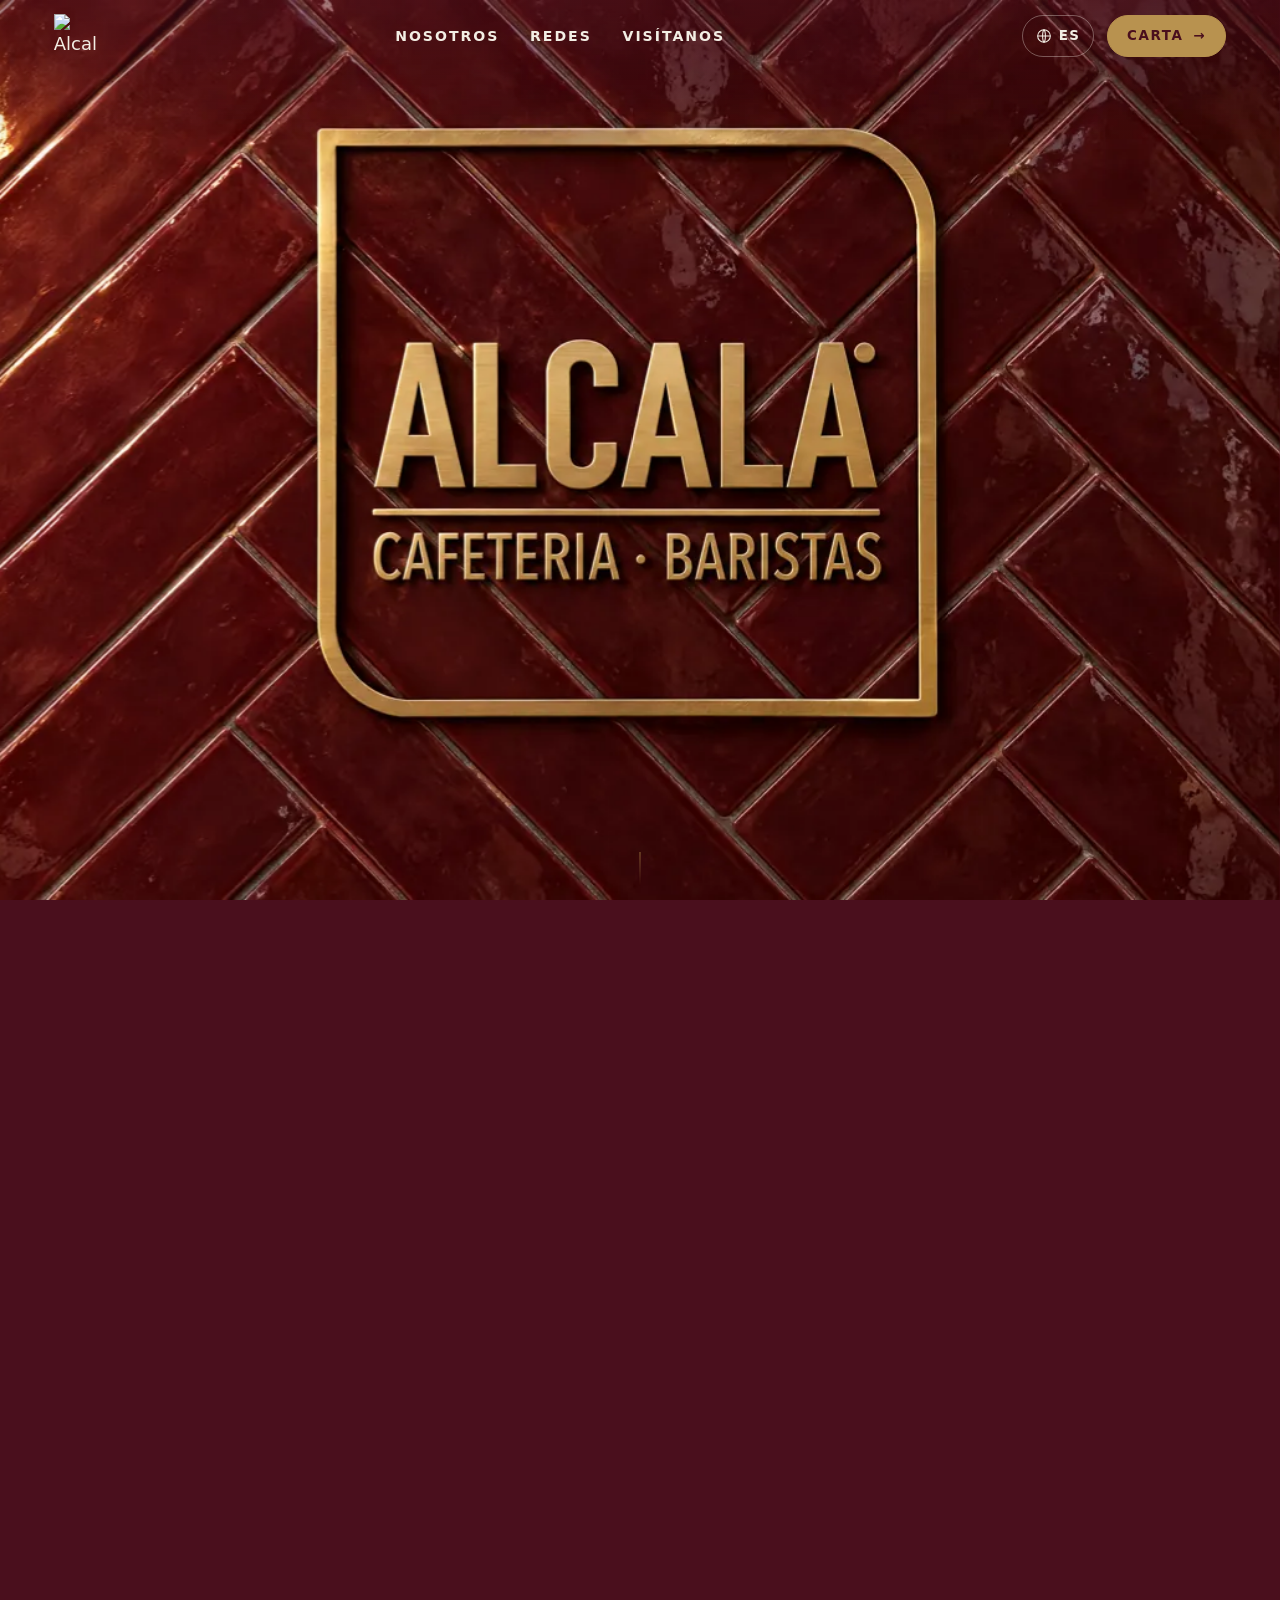
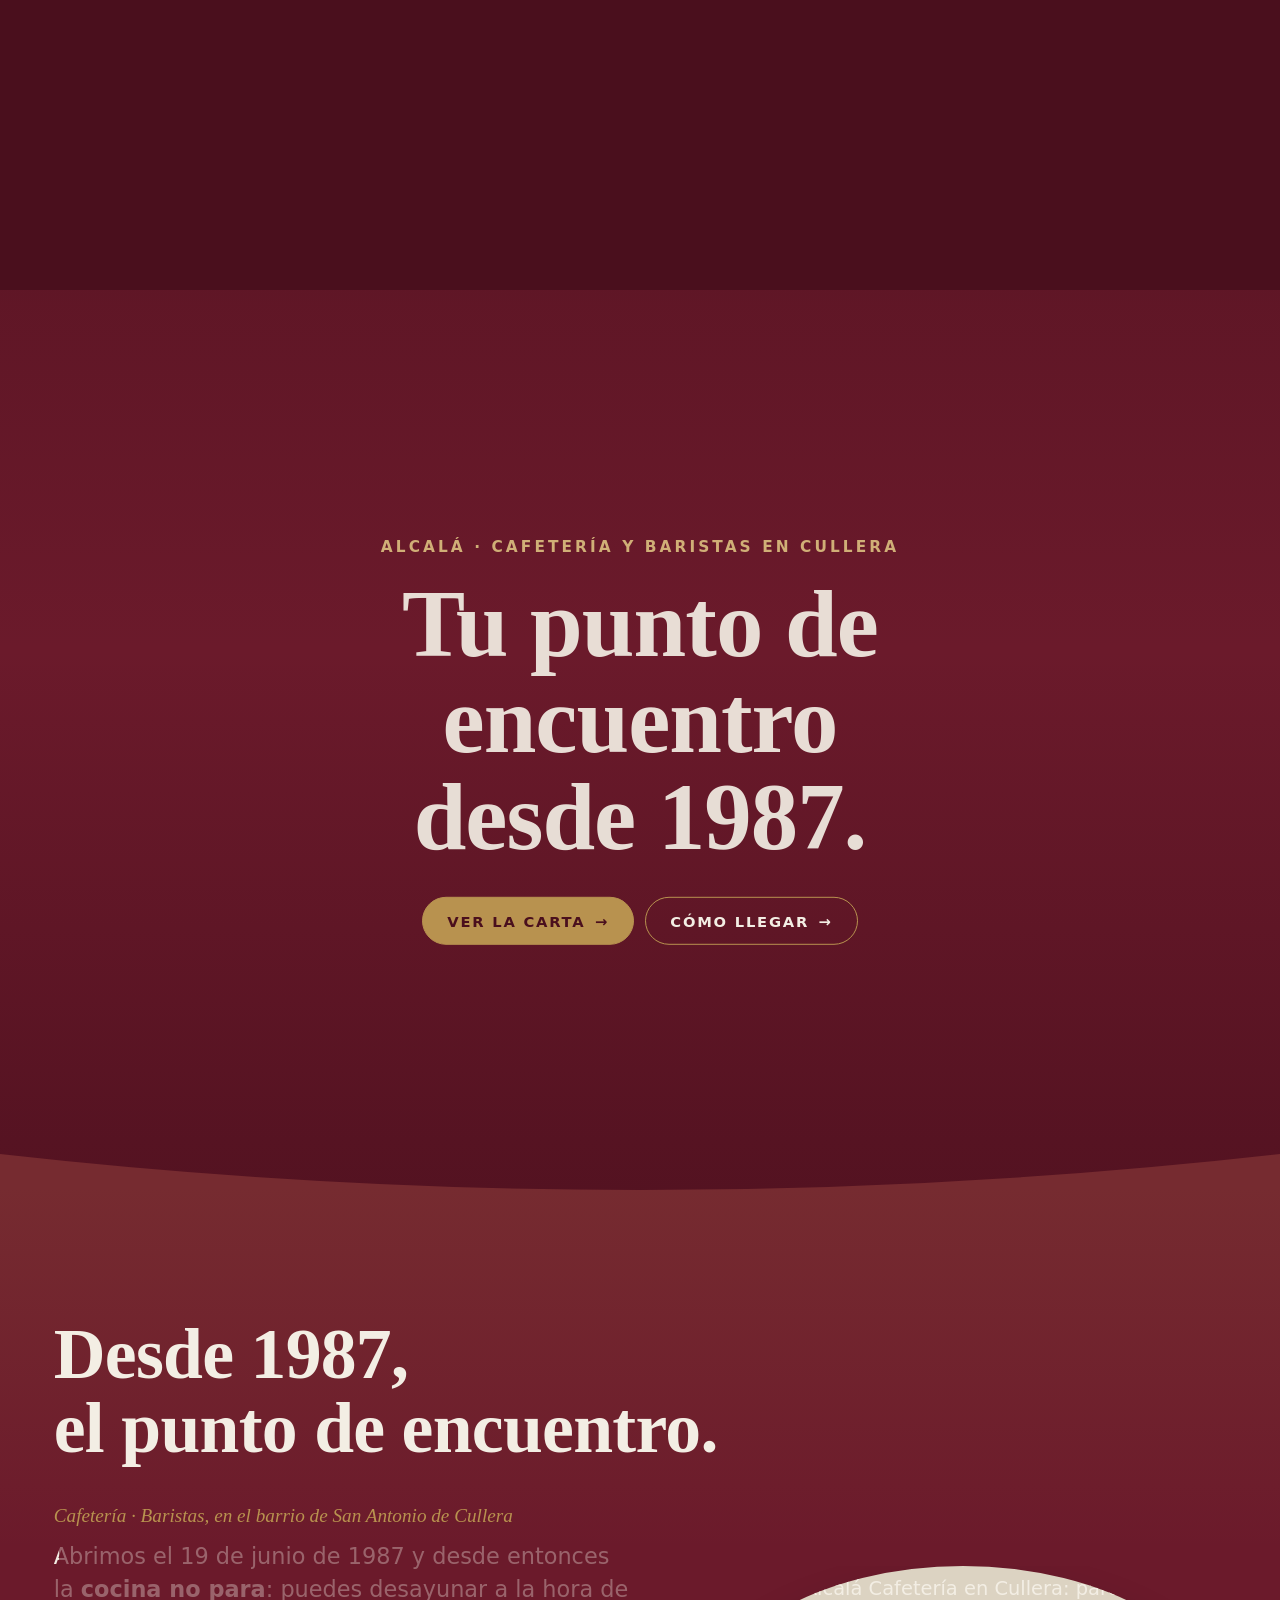
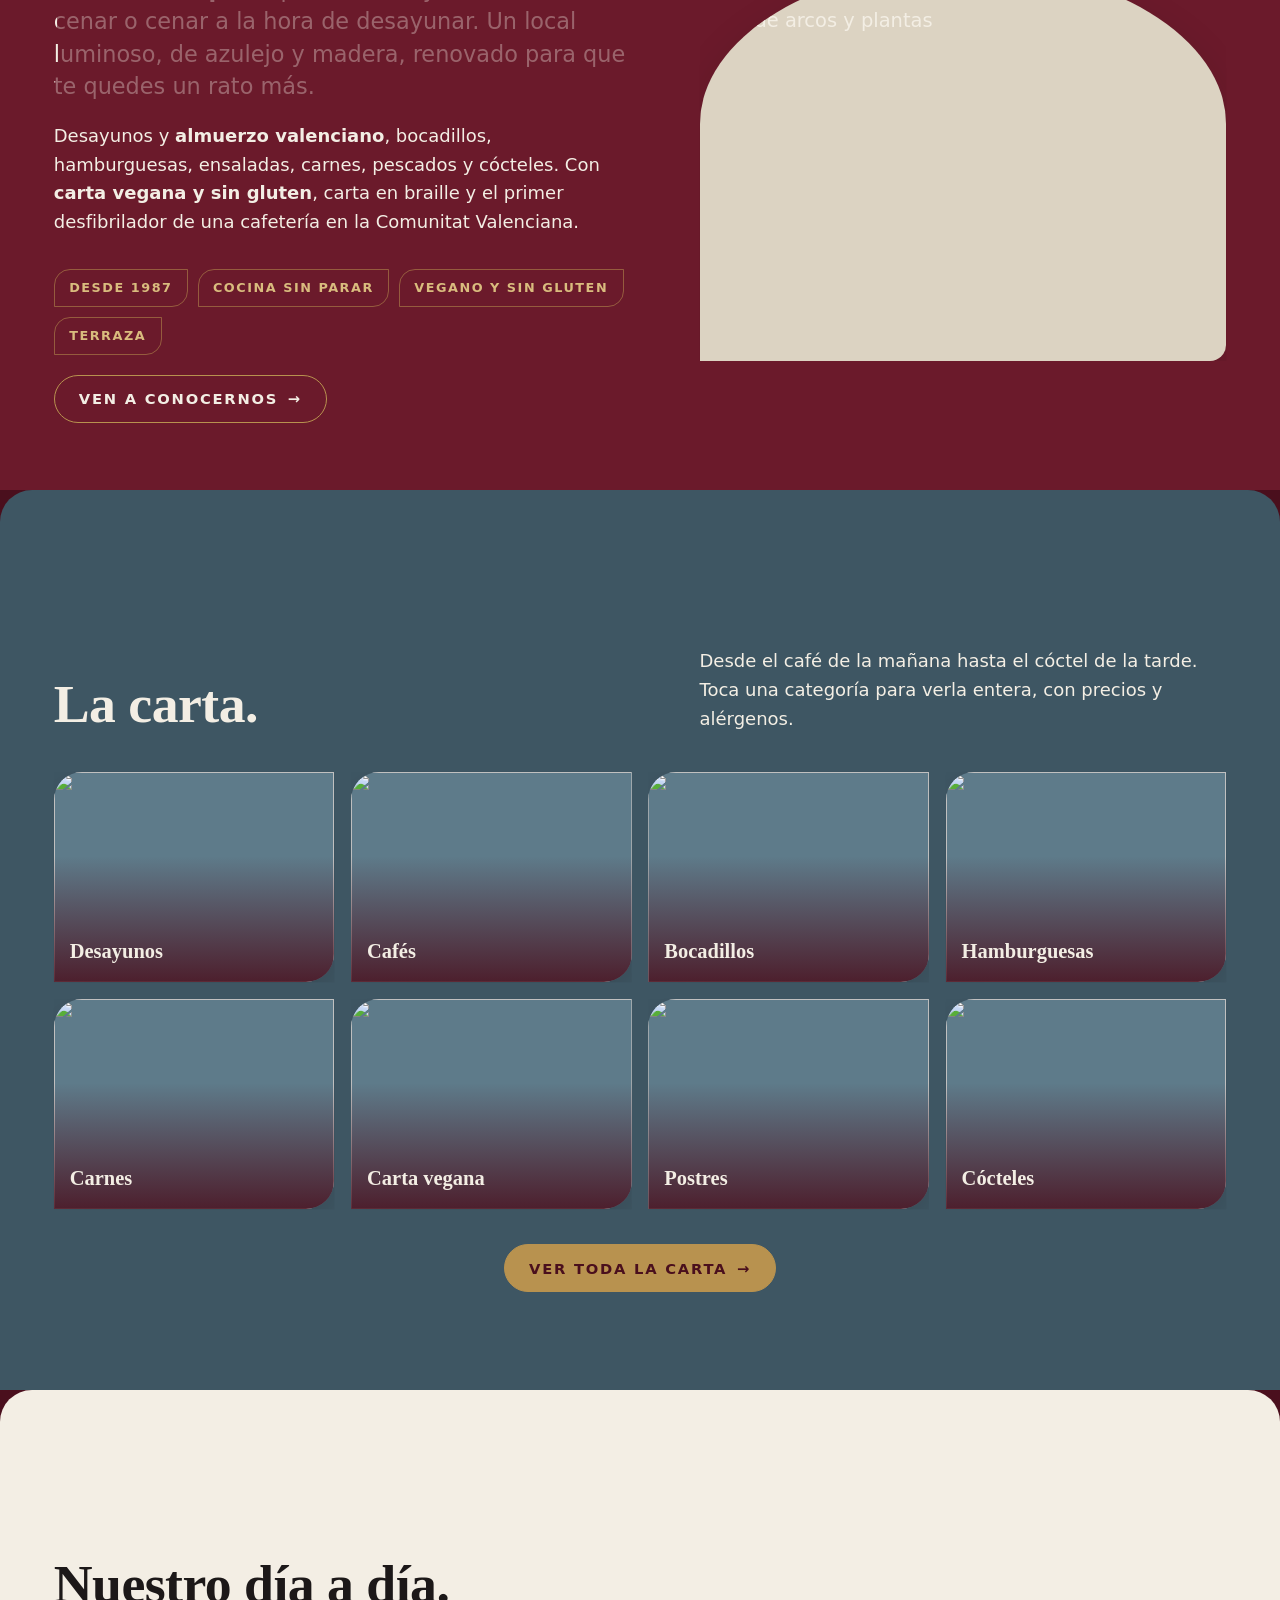
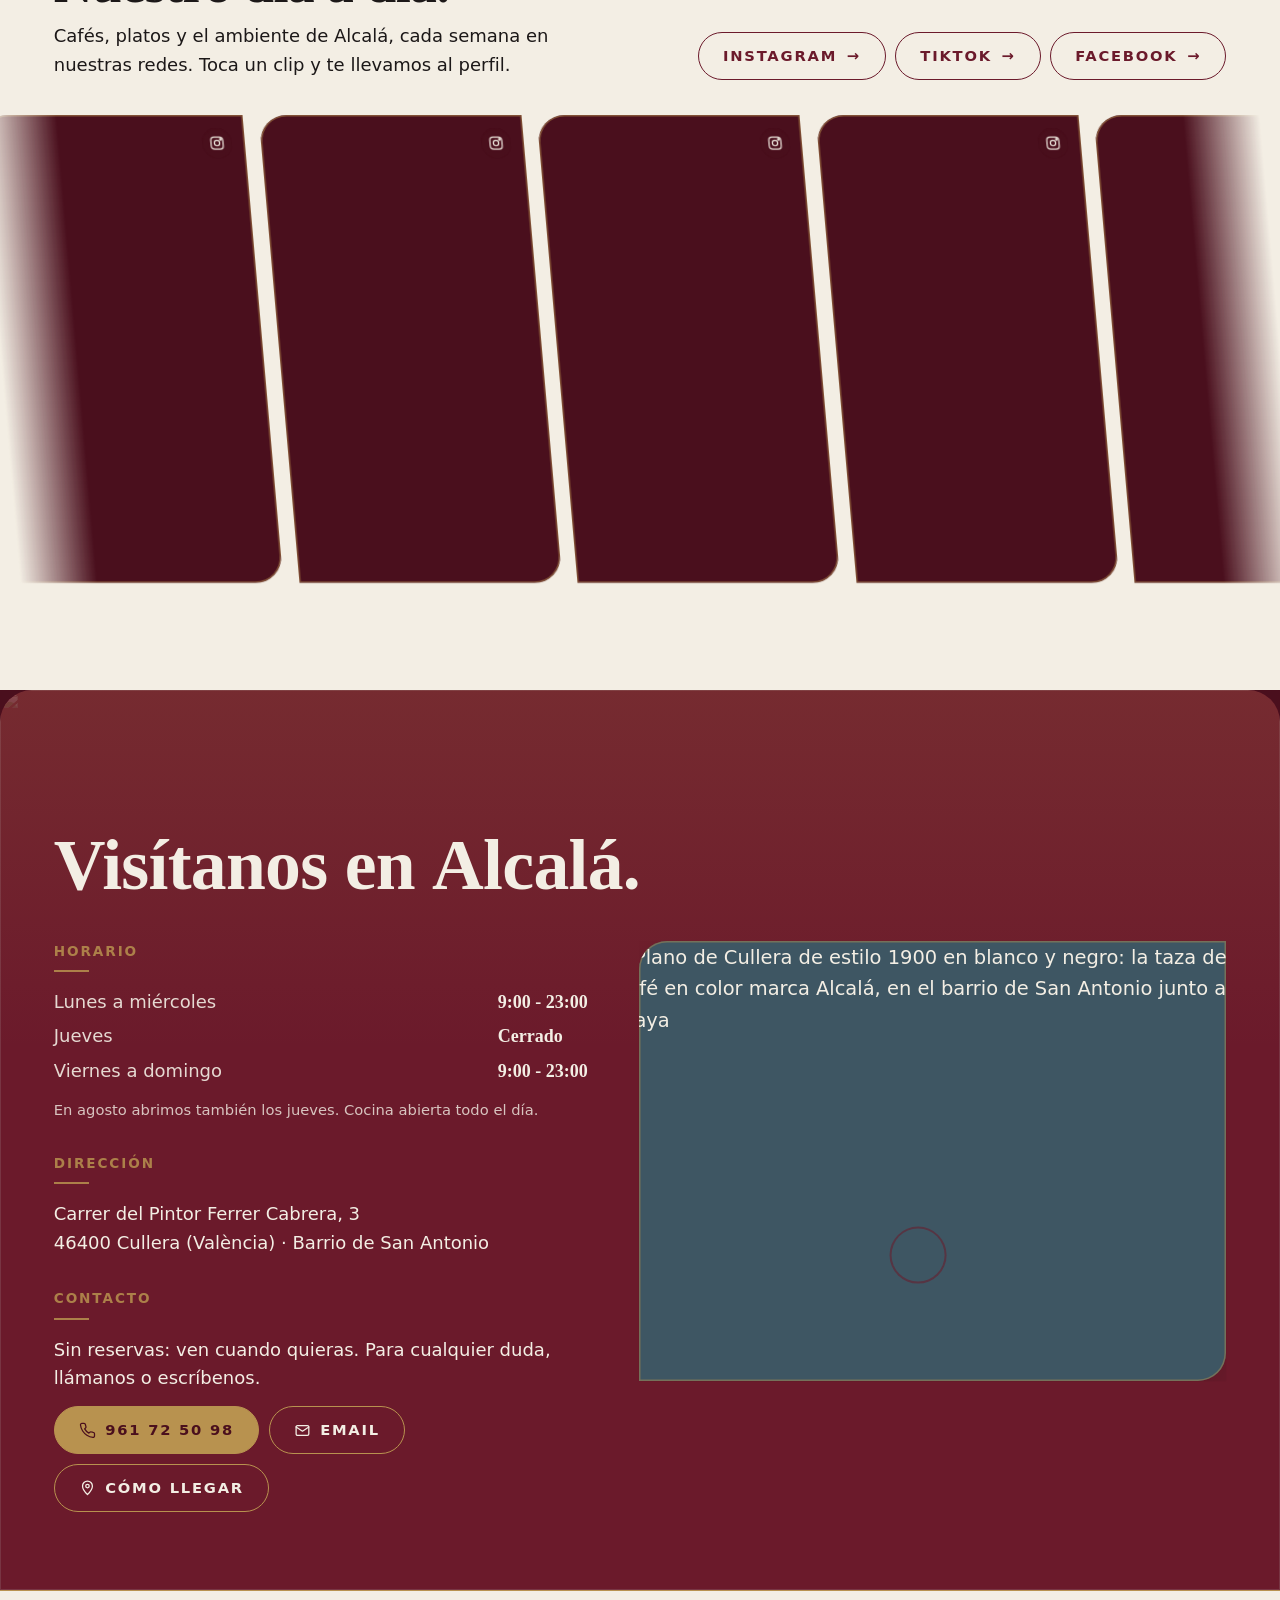
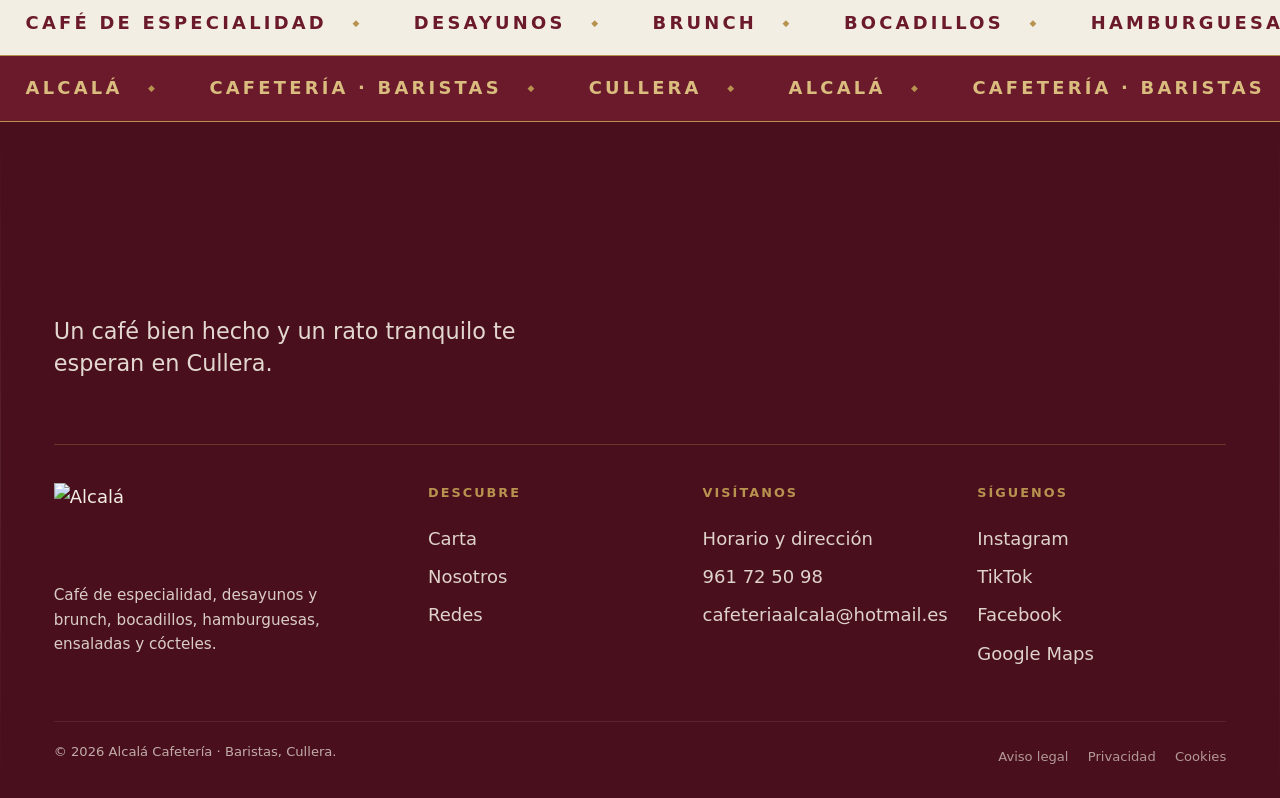
==== site/index.html @ e3db609e "Intro con tres escenas: azulejos burdeos, café con leche y azulejos azules Se quitan de la intro la " ====
<!doctype html>
<html lang="es">
<head>
<meta charset="utf-8">
<meta name="viewport" content="width=device-width, initial-scale=1">
<title>Cafetería en Cullera · Alcalá Cafetería Baristas</title>
<meta name="description" content="Alcalá, cafetería y baristas en Cullera. Café de especialidad, desayunos, brunch, bocadillos, hamburguesas y cócteles. Consulta la carta online y ven a vernos.">
<link rel="canonical" href="https://alcalacullera.com/">
<meta name="theme-color" content="#4A0F1D">
<meta property="og:type" content="website">
<meta property="og:locale" content="es_ES">
<meta property="og:site_name" content="Alcalá · Cafetería Baristas">
<meta property="og:title" content="Cafetería en Cullera · Alcalá Cafetería Baristas">
<meta property="og:description" content="Café de especialidad, desayunos, brunch y mucho más en Cullera. Consulta la carta online.">
<meta property="og:url" content="https://alcalacullera.com/">
<meta property="og:image" content="https://alcalacullera.com/media/fotos/hero-tiles.webp">
<link rel="icon" href="media/favicon.png" type="image/png">
<link rel="apple-touch-icon" href="media/icono-512.png">
<link rel="preload" href="lib/fonts/fraunces-latin.woff2" as="font" type="font/woff2" crossorigin>
<link rel="preload" href="lib/fonts/manrope-latin.woff2" as="font" type="font/woff2" crossorigin>
<link rel="stylesheet" href="lib/fonts/fuentes.css">
<script>/* Sin telón cuando se llega desde otra página del sitio hace menos de 4 s (la transición por bandas ya hace de
   entrada), cuando ya se vio en esta sesión, cuando se entra con #sección o con «reducir movimiento». */
(function(){ try{ var h = document.documentElement, t = +sessionStorage.getItem('llegada'); sessionStorage.removeItem('llegada');
  if(t && Date.now() - t < 4000) h.className += ' llegada';
  else if(sessionStorage.getItem('telon') === '1' || location.hash || matchMedia('(prefers-reduced-motion: reduce)').matches) h.className += ' sin-telon'; }catch(e){} })();</script>
<link rel="stylesheet" href="css/base.css?v=16">
<link rel="stylesheet" href="css/portada.css?v=14">
<link rel="preload" href="media/logo.svg" as="image">
<script type="application/ld+json">
{"@context":"https://schema.org","@graph":[
 {"@type":"WebSite","@id":"https://alcalacullera.com/#web","url":"https://alcalacullera.com/","name":"Alcalá Cafetería Baristas","inLanguage":"es"},
 {"@type":"CafeOrCoffeeShop","@id":"https://alcalacullera.com/#local","name":"Alcalá Cafetería · Baristas","url":"https://alcalacullera.com/",
  "image":"https://alcalacullera.com/media/fotos/interior.webp","servesCuisine":["Café de especialidad","Desayunos","Brunch","Mediterránea"],
  "address":{"@type":"PostalAddress","streetAddress":"Carrer del Pintor Ferrer Cabrera, 3","postalCode":"46400","addressLocality":"Cullera","addressRegion":"València","addressCountry":"ES"},
  "geo":{"@type":"GeoCoordinates","latitude":39.16475,"longitude":-0.24512},
  "telephone":"+34961725098","email":"cafeteriaalcala@hotmail.es","foundingDate":"1987-06-19",
  "sameAs":["https://instagram.com/cafeteriaalcala","https://www.facebook.com/cafeteria.alcala/"],
  "hasMenu":"https://alcalacullera.com/carta/",
  "openingHoursSpecification":[{"@type":"OpeningHoursSpecification","dayOfWeek":["Monday","Tuesday","Wednesday","Friday","Saturday","Sunday"],"opens":"09:00","closes":"23:00"}]}
]}
</script>
</head>
<body>

<!-- telón de entrada -->
<div class="telon" id="telon" aria-hidden="true">
  <!-- cinco persianas burdeos; cada una lleva el logo entero desplazado −20dvh × banda y juntas lo componen.
       Sólo va escrita la primera: base.js clona las otras cuatro y arranca las animaciones a la vez. -->
  <div class="telon__persiana" style="--n:0"><div class="telon__lienzo">
    <svg class="telon__logo" aria-hidden="true" xmlns="http://www.w3.org/2000/svg" viewBox="0 0 3334 3334" fill="currentColor" fill-rule="evenodd"><g class="lg-marco"><path d="M976.50 2677.31C810.76 2666.44 675.11 2535.55 657.51 2369.50C656.21 2357.24 656.02 2251.39 656.02 1516.00L656.02 676.50L658.35 671.50C660.94 665.96 667.28 659.69 672.86 657.15C676.23 655.62 737.10 655.48 1506.00 655.20C2084.25 654.99 2340.81 655.22 2353.04 655.97C2391.01 658.27 2425.75 665.76 2458.50 678.69C2581.28 727.18 2664.66 838.17 2676.97 969.50C2677.67 976.95 2678.00 1251.01 2678.00 1818.66L2678.00 2656.83L2674.75 2663.07C2671.22 2669.86 2665.01 2675.07 2658.18 2676.97C2654.83 2677.90 990.62 2678.24 976.50 2677.31ZM2622.00 1803.61C2622.00 1253.03 2621.67 981.82 2620.98 974.86C2612.76 891.70 2572.08 818.82 2506.18 769.21C2466.53 739.35 2421.33 721.14 2367.50 713.32C2356.18 711.68 2308.79 711.56 1533.74 711.28L711.99 710.98L712.29 1537.24C712.58 2306.23 712.72 2364.16 714.29 2373.00C720.79 2409.74 729.20 2436.23 742.95 2463.25C788.46 2552.71 876.48 2612.11 976.50 2620.85C982.09 2621.34 1347.33 2621.79 1804.25 2621.86L2622.00 2622.00L2622.00 1803.61Z"/></g><g class="lg-letras"><path class="lg-letra" style="--i:0" d="M861.34 1859.75C862.30 1855.87 969.00 1377.82 969.00 1377.40C969.00 1377.18 982.51 1377.00 999.03 1377.00C1022.23 1377.00 1029.17 1377.29 1029.55 1378.26C1029.81 1378.95 1054.25 1487.96 1083.85 1620.51L1137.67 1861.50L1101.68 1861.76C1081.89 1861.91 1065.52 1861.85 1065.31 1861.64C1065.00 1861.33 1048.28 1777.48 1045.59 1762.75L1044.91 1759.00L999.52 1759.00C957.16 1759.00 954.10 1759.12 953.61 1760.75C952.89 1763.16 934.00 1859.72 934.00 1860.98C934.00 1861.65 921.53 1862.00 897.39 1862.00L860.78 1862.00L861.34 1859.75ZM1031.00 1689.53C1031.00 1688.26 999.86 1528.29 999.36 1527.00C998.92 1525.87 967.11 1685.47 967.02 1689.25C967.01 1689.66 981.40 1690.00 999.00 1690.00C1016.60 1690.00 1031.00 1689.79 1031.00 1689.53Z"/><path class="lg-letra" style="--i:1" d="M1167.00 1619.50L1167.00 1377.00L1203.50 1377.00L1240.00 1377.00L1240.00 1583.50L1240.00 1790.00L1308.00 1790.00L1376.00 1790.00L1376.00 1826.00L1376.00 1862.00L1271.50 1862.00L1167.00 1862.00L1167.00 1619.50Z"/><path class="lg-letra" style="--i:2" d="M1513.00 1865.31C1505.99 1864.55 1492.33 1861.84 1485.50 1859.84C1451.83 1849.96 1423.85 1819.02 1416.54 1783.57C1413.23 1767.48 1412.90 1750.16 1413.28 1609.50C1413.68 1459.01 1413.45 1465.28 1419.06 1448.26C1436.78 1394.42 1490.92 1364.72 1551.57 1375.56C1586.68 1381.83 1615.26 1405.24 1629.97 1439.80C1637.55 1457.60 1639.99 1472.15 1639.99 1499.75L1640.00 1519.00L1603.50 1519.00L1567.00 1519.00L1567.00 1501.54C1567.00 1485.89 1566.75 1483.29 1564.61 1476.54C1559.87 1461.63 1550.75 1451.50 1538.78 1447.86C1523.15 1443.12 1503.96 1447.56 1496.35 1457.70C1492.78 1462.46 1488.56 1474.37 1487.04 1484.00C1486.38 1488.20 1486.02 1537.17 1486.02 1622.50C1486.04 1763.87 1485.95 1761.29 1490.99 1772.73C1492.15 1775.35 1494.23 1779.15 1495.63 1781.17C1506.79 1797.34 1541.16 1797.48 1555.97 1781.41C1564.89 1771.74 1567.00 1763.67 1567.00 1739.29L1567.00 1721.00L1603.50 1721.00L1640.00 1721.00L1639.99 1740.75C1639.99 1771.11 1637.17 1785.16 1627.28 1804.31C1610.53 1836.75 1578.55 1860.20 1544.64 1864.92C1537.31 1865.94 1520.78 1866.14 1513.00 1865.31Z"/><path class="lg-letra" style="--i:3" d="M1661.34 1859.75C1661.64 1858.51 1685.79 1750.40 1715.01 1619.50C1744.22 1488.60 1768.37 1380.49 1768.67 1379.25L1769.22 1377.00L1799.14 1377.00C1822.16 1377.00 1829.17 1377.29 1829.54 1378.25C1829.80 1378.94 1854.24 1487.95 1883.84 1620.50L1937.66 1861.50L1901.67 1861.76C1881.88 1861.91 1865.51 1861.85 1865.30 1861.63C1865.08 1861.41 1860.37 1838.23 1854.83 1810.12L1844.75 1759.00L1799.44 1759.00C1757.16 1759.00 1754.10 1759.12 1753.61 1760.75C1752.89 1763.16 1734.00 1859.72 1734.00 1860.98C1734.00 1861.65 1721.53 1862.00 1697.39 1862.00L1660.78 1862.00L1661.34 1859.75ZM1830.60 1687.25C1830.29 1685.74 1823.26 1649.40 1814.98 1606.50C1806.71 1563.60 1799.67 1527.83 1799.35 1527.00C1798.92 1525.87 1767.10 1685.50 1767.02 1689.25C1767.01 1689.66 1781.44 1690.00 1799.08 1690.00L1831.16 1690.00L1830.60 1687.25Z"/><path class="lg-letra" style="--i:4" d="M1967.00 1619.50L1967.00 1377.00L2003.50 1377.00L2040.00 1377.00L2040.00 1583.50L2040.00 1790.00L2108.00 1790.00L2176.00 1790.00L2176.00 1826.00L2176.00 1862.00L2071.50 1862.00L1967.00 1862.00L1967.00 1619.50Z"/><path class="lg-letra" style="--i:5" d="M2186.34 1859.75C2186.64 1858.51 2210.34 1752.42 2239.01 1624.00C2267.67 1495.58 2291.81 1387.46 2292.64 1383.75L2294.16 1377.00L2324.11 1377.00C2347.15 1377.00 2354.17 1377.29 2354.54 1378.25C2354.80 1378.94 2379.23 1487.95 2408.84 1620.50L2462.66 1861.50L2426.68 1861.76C2406.88 1861.91 2390.51 1861.85 2390.30 1861.63C2390.08 1861.41 2385.37 1838.23 2379.83 1810.12L2369.75 1759.00L2324.44 1759.00C2282.16 1759.00 2279.10 1759.12 2278.61 1760.75C2277.89 1763.16 2259.00 1859.72 2259.00 1860.98C2259.00 1861.65 2246.53 1862.00 2222.39 1862.00L2185.78 1862.00L2186.34 1859.75ZM2355.71 1687.75C2355.43 1686.51 2348.34 1649.95 2339.97 1606.50C2331.59 1563.05 2324.46 1527.19 2324.12 1526.81C2323.78 1526.42 2316.56 1561.97 2308.08 1605.81C2299.59 1649.64 2292.45 1686.51 2292.21 1687.75L2291.77 1690.00L2323.99 1690.00L2356.22 1690.00L2355.71 1687.75ZM2413.29 1449.61C2384.42 1440.15 2376.96 1404.05 2399.72 1384.02C2406.53 1378.02 2413.67 1375.58 2424.50 1375.55C2432.56 1375.53 2434.20 1375.86 2440.22 1378.70C2448.29 1382.50 2454.82 1388.90 2458.69 1396.78C2461.23 1401.95 2461.50 1403.52 2461.50 1413.00C2461.50 1422.59 2461.25 1424.02 2458.56 1429.49C2454.79 1437.17 2448.03 1443.89 2440.50 1447.46C2433.29 1450.87 2420.26 1451.90 2413.29 1449.61Z"/></g><path class="lg-barra" d="M857.00 1942.00C855.89 1940.89 855.00 1938.67 855.00 1937.00C855.00 1935.33 855.89 1933.11 857.00 1932.00C859.00 1930.00 860.33 1930.00 1667.00 1930.00C2473.67 1930.00 2475.00 1930.00 2477.00 1932.00C2478.11 1933.11 2479.00 1935.33 2479.00 1937.00C2479.00 1938.67 2478.11 1940.89 2477.00 1942.00C2475.00 1944.00 2473.67 1944.00 1667.00 1944.00C860.33 1944.00 859.00 1944.00 857.00 1942.00Z"/><g class="lg-sub"><path d="M917.00 2159.46C891.31 2152.27 876.01 2122.99 876.01 2081.00C876.01 2040.73 890.00 2012.43 914.36 2003.41C921.13 2000.91 936.30 2000.92 943.50 2003.44C950.95 2006.04 957.76 2010.75 962.18 2016.35L966.12 2021.33L959.90 2027.60L953.69 2033.87L950.91 2030.04C945.33 2022.34 937.78 2018.48 928.50 2018.59C916.13 2018.74 906.53 2027.23 900.51 2043.32C892.21 2065.54 893.35 2103.19 902.94 2123.68C914.26 2147.88 937.55 2150.61 952.65 2129.50L954.79 2126.50L958.48 2130.00C960.51 2131.93 963.08 2134.76 964.19 2136.30L966.21 2139.10L963.45 2143.07C959.32 2149.03 953.47 2153.89 946.45 2157.17C938.51 2160.89 925.66 2161.89 917.00 2159.46Z"/><path d="M965.00 2155.90C965.00 2155.02 995.46 2034.20 1002.11 2008.72L1003.09 2004.94L1014.66 2005.22L1026.23 2005.50L1029.56 2019.00C1031.39 2026.42 1039.82 2060.51 1048.30 2094.75L1063.70 2157.00L1054.05 2157.00L1044.39 2157.00L1039.95 2138.75L1035.50 2120.50L1014.01 2120.50L992.51 2120.50L987.92 2138.50L983.33 2156.50L974.16 2156.79C967.64 2156.99 965.00 2156.74 965.00 2155.90ZM1032.00 2103.75C1032.01 2101.82 1014.58 2027.09 1014.21 2027.46C1013.81 2027.86 996.00 2102.80 996.00 2104.08C996.00 2104.61 1003.73 2105.00 1014.00 2105.00C1027.73 2105.00 1032.00 2104.70 1032.00 2103.75Z"/><path d="M1078.00 2081.00L1078.00 2005.00L1109.50 2005.00L1141.00 2005.00L1141.00 2013.50L1141.00 2022.00L1118.48 2022.00L1095.97 2022.00L1096.23 2046.75L1096.50 2071.50L1117.25 2071.77L1138.00 2072.04L1138.00 2080.02L1138.00 2088.00L1117.00 2088.00L1096.00 2088.00L1096.00 2122.50L1096.00 2157.00L1087.00 2157.00L1078.00 2157.00L1078.00 2081.00Z"/><path d="M1162.00 2081.00L1162.00 2005.00L1193.50 2005.00L1225.00 2005.00L1225.00 2012.98L1225.00 2020.96L1202.25 2021.23L1179.50 2021.50L1179.23 2045.75L1178.96 2070.00L1200.48 2070.00L1222.00 2070.00L1222.00 2077.98L1222.00 2085.96L1200.75 2086.23L1179.50 2086.50L1179.50 2113.50L1179.50 2140.50L1203.25 2140.77L1227.00 2141.04L1227.00 2149.02L1227.00 2157.00L1194.50 2157.00L1162.00 2157.00L1162.00 2081.00Z"/><path d="M1261.00 2089.00L1261.00 2021.00L1246.50 2021.00L1232.00 2021.00L1232.00 2013.00L1232.00 2005.00L1270.00 2005.00L1308.00 2005.00L1308.00 2013.00L1308.00 2021.00L1293.50 2021.00L1279.00 2021.00L1279.00 2089.00L1279.00 2157.00L1270.00 2157.00L1261.00 2157.00L1261.00 2089.00Z"/><path d="M1321.00 2081.00L1321.00 2005.00L1353.00 2005.00L1385.00 2005.00L1385.00 2012.98L1385.00 2020.96L1362.25 2021.23L1339.50 2021.50L1339.23 2045.75L1338.96 2070.00L1360.48 2070.00L1382.00 2070.00L1382.00 2077.98L1382.00 2085.96L1360.75 2086.23L1339.50 2086.50L1339.50 2113.50L1339.50 2140.50L1363.25 2140.77L1387.00 2141.04L1387.00 2149.02L1387.00 2157.00L1354.00 2157.00L1321.00 2157.00L1321.00 2081.00Z"/><path d="M1409.00 2080.92L1409.00 2004.85L1434.25 2005.17L1459.50 2005.50L1465.79 2008.41C1478.92 2014.47 1485.85 2025.92 1486.75 2043.00C1487.79 2063.03 1479.79 2078.48 1465.56 2083.88L1461.18 2085.54L1475.59 2121.01C1483.52 2140.52 1490.00 2156.60 1490.00 2156.74C1490.00 2156.88 1485.57 2157.00 1480.16 2157.00L1470.31 2157.00L1458.55 2126.75C1452.07 2110.11 1445.95 2094.57 1444.93 2092.21L1443.07 2087.91L1435.29 2088.21L1427.50 2088.50L1427.24 2122.75L1426.97 2157.00L1417.99 2157.00L1409.00 2157.00L1409.00 2080.92ZM1454.78 2071.45C1463.42 2067.84 1468.11 2060.28 1468.79 2048.88C1469.51 2036.83 1465.58 2027.90 1457.75 2023.83C1454.16 2021.96 1451.45 2021.55 1440.25 2021.19L1427.00 2020.77L1427.00 2046.88L1427.00 2073.00L1439.03 2073.00C1447.65 2073.00 1452.12 2072.56 1454.78 2071.45Z"/><path d="M1510.00 2081.00L1510.00 2005.00L1519.00 2005.00L1528.00 2005.00L1528.00 2081.00L1528.00 2157.00L1519.00 2157.00L1510.00 2157.00L1510.00 2081.00Z"/><path d="M1542.51 2155.79C1542.77 2155.08 1551.32 2121.65 1561.52 2081.50C1571.71 2041.35 1580.30 2007.71 1580.59 2006.75C1581.07 2005.22 1582.55 2005.00 1592.53 2005.00L1603.92 2005.00L1604.92 2008.75C1608.11 2020.77 1641.00 2154.84 1641.00 2155.82C1641.00 2156.64 1638.20 2157.00 1631.72 2157.00L1622.45 2157.00L1617.93 2138.75L1613.41 2120.50L1591.95 2120.50L1570.50 2120.50L1565.93 2138.50L1561.36 2156.50L1551.70 2156.79C1544.16 2157.01 1542.14 2156.79 1542.51 2155.79ZM1610.03 2104.25C1610.13 2101.80 1592.48 2028.14 1591.94 2028.75C1591.24 2029.55 1573.99 2101.64 1574.00 2103.75C1574.00 2105.15 1609.97 2105.65 1610.03 2104.25Z"/><path d="M1776.00 2080.98L1776.00 2004.84L1799.75 2005.21C1821.59 2005.55 1823.96 2005.76 1829.20 2007.84C1836.75 2010.84 1844.20 2017.67 1847.70 2024.80C1850.31 2030.12 1850.50 2031.33 1850.50 2043.00C1850.50 2054.57 1850.30 2055.91 1847.79 2061.00C1844.90 2066.86 1841.33 2071.19 1836.55 2074.64L1833.61 2076.76L1837.67 2078.83C1843.37 2081.74 1850.49 2090.05 1853.07 2096.80C1855.82 2103.99 1856.80 2119.42 1855.01 2127.13C1852.23 2139.05 1844.92 2148.25 1834.16 2153.35L1827.50 2156.50L1801.75 2156.81L1776.00 2157.12L1776.00 2080.98ZM1822.46 2139.36C1832.30 2136.01 1838.00 2126.70 1838.00 2114.00C1838.00 2105.00 1835.55 2098.46 1830.17 2093.08C1824.11 2087.02 1818.98 2085.50 1804.50 2085.50L1793.50 2085.50L1793.23 2113.25L1792.97 2141.00L1805.31 2141.00C1814.13 2141.00 1819.02 2140.53 1822.46 2139.36ZM1821.96 2066.99C1837.64 2058.22 1837.86 2031.50 1822.32 2023.88C1818.23 2021.88 1815.64 2021.46 1805.25 2021.16L1793.00 2020.79L1793.00 2045.50L1793.00 2070.21L1805.25 2069.85C1816.06 2069.53 1818.02 2069.19 1821.96 2066.99Z"/><path d="M1862.23 2155.75C1862.48 2155.06 1871.19 2120.87 1881.59 2079.76L1900.50 2005.02L1912.25 2005.01C1918.71 2005.00 1924.00 2005.27 1924.00 2005.60C1924.00 2005.94 1932.33 2039.93 1942.50 2081.13C1952.67 2122.34 1961.00 2156.27 1961.00 2156.53C1961.00 2156.79 1956.76 2157.00 1951.57 2157.00C1943.45 2157.00 1942.06 2156.76 1941.61 2155.25C1941.32 2154.29 1939.70 2147.65 1938.01 2140.50C1936.32 2133.35 1934.48 2125.81 1933.93 2123.75L1932.92 2120.00L1911.60 2120.00L1890.28 2120.00L1885.49 2138.50L1880.69 2157.00L1871.24 2157.00C1864.10 2157.00 1861.90 2156.69 1862.23 2155.75ZM1929.78 2103.25C1929.53 2102.29 1925.58 2085.30 1921.02 2065.50C1916.45 2045.70 1912.42 2029.16 1912.05 2028.74C1911.69 2028.33 1907.41 2044.75 1902.55 2065.24C1897.69 2085.73 1893.51 2103.06 1893.25 2103.75C1892.89 2104.72 1896.95 2105.00 1911.51 2105.00C1928.85 2105.00 1930.20 2104.87 1929.78 2103.25Z"/><path d="M1976.00 2080.92L1976.00 2004.85L2000.75 2005.24C2028.43 2005.67 2030.63 2006.10 2039.50 2012.79C2043.32 2015.67 2045.44 2018.41 2048.50 2024.41L2052.50 2032.25L2052.50 2045.93L2052.50 2059.60L2048.72 2067.25C2044.56 2075.68 2039.49 2080.78 2032.38 2083.70C2029.97 2084.69 2028.01 2085.77 2028.00 2086.10C2028.00 2086.43 2034.06 2101.66 2041.46 2119.94C2048.86 2138.22 2055.19 2154.03 2055.53 2155.09C2056.10 2156.88 2055.53 2157.00 2046.32 2156.99L2036.50 2156.98L2023.10 2122.49L2009.71 2088.00L2001.85 2088.00L1994.00 2088.00L1994.00 2122.50L1994.00 2157.00L1985.00 2157.00L1976.00 2157.00L1976.00 2080.92ZM2020.10 2071.85C2029.60 2068.63 2034.17 2061.63 2034.81 2049.33C2035.39 2038.26 2033.81 2032.76 2028.50 2027.45C2023.34 2022.29 2018.56 2021.00 2004.56 2021.00L1994.00 2021.00L1994.00 2047.00L1994.00 2073.00L2005.35 2073.00C2011.59 2073.00 2018.23 2072.48 2020.10 2071.85Z"/><path d="M2076.00 2081.00L2076.00 2005.00L2085.00 2005.00L2094.00 2005.00L2094.00 2081.00L2094.00 2157.00L2085.00 2157.00L2076.00 2157.00L2076.00 2081.00Z"/><path d="M2141.34 2159.64C2138.49 2158.92 2133.63 2157.04 2130.52 2155.47C2124.79 2152.57 2115.00 2143.88 2115.00 2141.69C2115.00 2141.04 2117.46 2137.80 2120.46 2134.50L2125.91 2128.50L2128.53 2131.75C2133.73 2138.21 2145.30 2144.01 2152.93 2143.99C2166.18 2143.97 2176.11 2131.21 2174.73 2116.00C2173.69 2104.51 2166.31 2096.21 2148.96 2087.00C2130.70 2077.31 2122.19 2066.88 2119.76 2051.21C2116.59 2030.75 2126.87 2010.31 2143.45 2004.10C2159.43 1998.13 2179.52 2002.09 2189.56 2013.19L2193.08 2017.09L2191.07 2019.63C2189.97 2021.03 2187.44 2023.99 2185.44 2026.20L2181.80 2030.23L2177.07 2025.57C2163.66 2012.36 2143.48 2017.23 2138.34 2034.90C2136.38 2041.65 2136.99 2050.10 2139.84 2055.68C2142.83 2061.54 2150.30 2067.73 2161.97 2074.00C2181.96 2084.75 2191.40 2096.91 2192.63 2113.50C2194.10 2133.32 2185.84 2149.52 2170.38 2157.13C2162.90 2160.82 2150.24 2161.91 2141.34 2159.64Z"/><path d="M2226.00 2089.00L2226.00 2021.00L2212.00 2021.00L2198.00 2021.00L2198.00 2013.00L2198.00 2005.00L2235.50 2005.00L2273.00 2005.00L2273.00 2013.00L2273.00 2021.00L2258.50 2021.00L2244.00 2021.00L2244.00 2089.00L2244.00 2157.00L2235.00 2157.00L2226.00 2157.00L2226.00 2089.00Z"/><path d="M2267.21 2155.75C2267.45 2155.06 2276.16 2120.86 2286.57 2079.75L2305.50 2005.00L2317.03 2005.00L2328.57 2005.00L2346.81 2078.75C2356.84 2119.31 2365.32 2153.51 2365.64 2154.75C2366.22 2156.97 2366.10 2157.00 2356.66 2157.00L2347.08 2157.00L2346.07 2153.25C2345.52 2151.19 2343.67 2143.65 2341.97 2136.50C2340.26 2129.35 2338.64 2122.71 2338.37 2121.75C2337.91 2120.15 2335.99 2120.00 2316.47 2120.00L2295.08 2120.00L2294.09 2123.75C2293.54 2125.81 2291.44 2134.14 2289.42 2142.25L2285.75 2157.00L2276.27 2157.00C2269.12 2157.00 2266.89 2156.69 2267.21 2155.75ZM2334.51 2102.75C2334.21 2101.51 2330.16 2084.12 2325.50 2064.10C2320.85 2044.08 2316.91 2027.57 2316.75 2027.42C2316.60 2027.27 2312.47 2044.10 2307.57 2064.82C2302.68 2085.54 2298.47 2103.06 2298.23 2103.75C2297.88 2104.72 2301.94 2105.00 2316.41 2105.00L2335.04 2105.00L2334.51 2102.75Z"/><path d="M2397.34 2159.63C2389.32 2157.60 2381.28 2153.06 2375.34 2147.21L2369.91 2141.87L2375.06 2135.93C2377.89 2132.66 2380.63 2129.73 2381.15 2129.41C2381.67 2129.09 2383.89 2130.86 2386.08 2133.36C2393.16 2141.40 2405.57 2145.54 2414.98 2143.01C2421.29 2141.31 2427.31 2135.06 2429.39 2128.06C2434.48 2110.93 2427.27 2098.82 2404.97 2087.00C2384.37 2076.08 2375.00 2062.68 2375.00 2044.13C2375.00 2015.71 2396.73 1997.02 2424.00 2001.98C2432.06 2003.45 2440.92 2008.06 2445.57 2013.20L2449.09 2017.11L2445.16 2021.80C2437.70 2030.71 2438.02 2030.61 2432.95 2025.45C2420.31 2012.57 2399.57 2017.25 2394.56 2034.12C2391.72 2043.67 2392.94 2052.30 2398.15 2059.56C2401.24 2063.86 2408.76 2069.17 2420.86 2075.59C2441.87 2086.74 2451.45 2104.34 2448.17 2125.75C2445.84 2140.98 2436.75 2153.26 2424.25 2158.07C2417.22 2160.77 2404.69 2161.50 2397.34 2159.63Z"/><path d="M1691.66 2110.95C1687.97 2108.04 1686.35 2102.11 1687.87 2097.05C1690.44 2088.45 1700.22 2086.02 1706.60 2092.40C1709.59 2095.39 1710.00 2096.42 1710.00 2101.00C1710.00 2105.58 1709.59 2106.61 1706.60 2109.60C1702.42 2113.78 1695.99 2114.36 1691.66 2110.95Z"/></g></svg>
  </div></div>
</div>

<div class="avance" id="avance" aria-hidden="true"></div>

<!-- barra de arriba -->
<header class="nav" id="nav">
  <a class="nav__logo" href="#inicio" aria-label="Alcalá · Cafetería Baristas"><img src="media/logo-blanco.webp" alt="Alcalá" width="600" height="600"></a>
  <nav class="nav__links" aria-label="Principal">
    <a href="#presentacion">Nosotros</a>
    <a href="#redes">Redes</a>
    <a href="#visitanos">Visítanos</a>
  </nav>
  <div class="nav__der">
    <div class="idiomas" data-idiomas>
      <button class="idiomas__btn" type="button" aria-haspopup="true" aria-expanded="false" aria-label="Cambiar idioma">
        <svg viewBox="0 0 24 24" aria-hidden="true"><circle cx="12" cy="12" r="9.5"/><path d="M2.5 12h19M12 2.5c2.8 3 2.8 16 0 19M12 2.5c-2.8 3-2.8 16 0 19"/></svg><span>ES</span>
      </button>
      <div class="idiomas__lista" role="menu">
        <a href="./" hreflang="es" lang="es" aria-current="true"><b>ES</b> Español</a>
        <a href="va/" hreflang="ca-ES" lang="ca-ES-valencia"><b>VA</b> Valencià</a>
        <a href="en/" hreflang="en" lang="en"><b>EN</b> English</a>
        <a href="fr/" hreflang="fr" lang="fr"><b>FR</b> Français</a>
        <a href="pl/" hreflang="pl" lang="pl"><b>PL</b> Polski</a>
        <a href="ru/" hreflang="ru" lang="ru"><b>RU</b> Русский</a>
        <a href="uk/" hreflang="uk" lang="uk"><b>UK</b> Українська</a>
      </div>
    </div>
    <a class="btn btn--lleno nav__cta" href="carta/">Carta</a>
    <button class="nav__menu" id="menuBtn" aria-label="Abrir menú" aria-controls="menu" aria-expanded="false"><span></span><span></span><span></span></button>
  </div>
</header>

<!-- escenas: al entrar, sólo el logo en el local (azulejos burdeos); al bajar, el logo aparece en otros rincones y
     productos de la cafetería, siempre centrado. Tres fotos generadas (originales en imagenes/escenas-logo); la
     sección es alta y el escenario queda fijo mientras las capas se funden (portada.js escribe --escena, 0 → 2). -->
<section class="escenas" id="inicio" aria-label="Alcalá en el local">
  <div class="escenas__fijo">
    <picture class="escenas__capa" style="--i:1">
      <source media="(orientation: portrait)" srcset="media/escenas/escena-1-v-800.webp 800w, media/escenas/escena-1-v-1280.webp 1280w" sizes="100vw">
      <img src="media/escenas/escena-1-h-1280.webp" srcset="media/escenas/escena-1-h-1280.webp 1280w, media/escenas/escena-1-h-2048.webp 2048w" sizes="100vw" alt="Logo en latón sobre azulejos burdeos" width="2048" height="1158" fetchpriority="high">
    </picture>
    <picture class="escenas__capa" style="--i:2">
      <source media="(orientation: portrait)" srcset="media/escenas/escena-2-v-800.webp 800w, media/escenas/escena-2-v-1280.webp 1280w" sizes="100vw">
      <img src="media/escenas/escena-2-h-1280.webp" srcset="media/escenas/escena-2-h-1280.webp 1280w, media/escenas/escena-2-h-2048.webp 2048w" sizes="100vw" alt="Logo en cacao sobre un café con leche" width="2048" height="1158" loading="lazy">
    </picture>
    <picture class="escenas__capa" style="--i:3">
      <source media="(orientation: portrait)" srcset="media/escenas/escena-3-v-800.webp 800w, media/escenas/escena-3-v-1280.webp 1280w" sizes="100vw">
      <img src="media/escenas/escena-3-h-1280.webp" srcset="media/escenas/escena-3-h-1280.webp 1280w, media/escenas/escena-3-h-2048.webp 2048w" sizes="100vw" alt="Logo hecho de azulejos sobre la pared azul" width="2048" height="1158" loading="lazy">
    </picture>
    <span class="hero__scroll" aria-hidden="true"></span>
  </div>
</section>

<!-- hero: la frase de la casa y los botones, después de las escenas (la foto y el logo del hero antiguo se fueron a las escenas) -->
<section class="hero hero--frase">
  <div class="hero__velo" aria-hidden="true"></div>
  <div class="hero__texto">
    <h1 class="hero__h1">Alcalá · Cafetería y baristas en Cullera<b>Tu punto de encuentro desde 1987.</b></h1>
    <div class="hero__botones">
      <a class="btn btn--lleno" href="carta/">Ver la carta</a>
      <a class="btn" href="#visitanos">Cómo llegar</a>
    </div>
  </div>
</section>

<!-- arco burdeos que cierra la foto del hero con una curva y se aplana al subir (paso 1 de plan-transiciones.md) -->
<div class="hero-arco" aria-hidden="true"><svg viewBox="0 0 1000 100" preserveAspectRatio="none"><path d="M0 0 Q500 200 1000 0 V100 H0 Z"/></svg></div>

<main class="pagina" id="pagina">

  <!-- presentación -->
  <section class="lamina lamina--burdeos presenta" id="presentacion" aria-labelledby="t-presenta">
    <div class="sombra-tapa"></div>
    <div class="caja lamina__in">
      <h2 class="titular t-xl" id="t-presenta">Desde 1987,<br>el punto de encuentro.</h2>
      <div class="cuerpo">
        <div class="presenta__txt">
          <p class="ceja rv">Cafetería · Baristas, en el barrio de San Antonio de Cullera</p>
          <p class="grande rv" style="--d:.1s">Abrimos el 19 de junio de 1987 y desde entonces la <b>cocina no para</b>: puedes desayunar a la hora de cenar o cenar a la hora de desayunar. Un local luminoso, de azulejo y madera, renovado para que te quedes un rato más.</p>
          <p class="rv" style="--d:.2s">Desayunos y <b>almuerzo valenciano</b>, bocadillos, hamburguesas, ensaladas, carnes, pescados y cócteles. Con <b>carta vegana y sin gluten</b>, carta en braille y el primer desfibrilador de una cafetería en la Comunitat Valenciana.</p>
          <ul class="sellos rv" style="--d:.3s" aria-label="Lo que nos define">
            <li>Desde 1987</li><li>Cocina sin parar</li><li>Vegano y sin gluten</li><li>Terraza</li>
          </ul>
          <p class="rv" style="--d:.4s"><a class="btn" href="#visitanos">Ven a conocernos</a></p>
        </div>
        <figure class="foto foto--arco presenta__foto"><img src="media/fotos/interior.webp" alt="Interior de Alcalá Cafetería en Cullera: pared de azulejo, bancos de arcos y plantas" width="960" height="640" loading="lazy"></figure>
      </div>
    </div>
  </section>

  <!-- carta destacada -->
  <section class="lamina lamina--azulejo cartaDest" id="carta" aria-labelledby="t-carta">
    <div class="sombra-tapa"></div>
    <div class="caja lamina__in">
      <div class="cartaDest__cab">
        <h2 class="titular t-l" id="t-carta">La carta.</h2>
        <p class="rv">Desde el café de la mañana hasta el cóctel de la tarde. Toca una categoría para verla entera, con precios y alérgenos.</p>
      </div>
      <ul class="categorias" aria-label="Categorías de la carta">
        <li class="rv" style="--d:.1s"><a class="cat" href="carta/#desayunos"><img src="media/carta/desayunos.webp" alt="" width="800" height="603" loading="lazy"><span>Desayunos</span></a></li>
        <li class="rv" style="--d:.2s"><a class="cat" href="carta/#cafes"><img src="media/carta/cafes.webp" alt="" width="800" height="603" loading="lazy"><span>Cafés</span></a></li>
        <li class="rv" style="--d:.3s"><a class="cat" href="carta/#bocadillos"><img src="media/carta/bocadillos.webp" alt="" width="800" height="603" loading="lazy"><span>Bocadillos</span></a></li>
        <li class="rv" style="--d:.4s"><a class="cat" href="carta/#hamburguesas"><img src="media/carta/hamburguesas.webp" alt="" width="800" height="603" loading="lazy"><span>Hamburguesas</span></a></li>
        <li class="rv" style="--d:.5s"><a class="cat" href="carta/#carnes"><img src="media/carta/carnes.webp" alt="" width="800" height="603" loading="lazy"><span>Carnes</span></a></li>
        <li class="rv" style="--d:.6s"><a class="cat" href="carta/#vegana"><img src="media/carta/vegana.webp" alt="" width="800" height="603" loading="lazy"><span>Carta vegana</span></a></li>
        <li class="rv" style="--d:.7s"><a class="cat" href="carta/#postres"><img src="media/carta/postres.webp" alt="" width="800" height="603" loading="lazy"><span>Postres</span></a></li>
        <li class="rv" style="--d:.8s"><a class="cat" href="carta/#cocteles"><img src="media/carta/cocteles.webp" alt="" width="800" height="603" loading="lazy"><span>Cócteles</span></a></li>
      </ul>
      <div class="cartaDest__pie rv" style="--d:.9s"><a class="btn btn--lleno" href="carta/">Ver toda la carta</a></div>
    </div>
  </section>

  <!-- redes -->
  <section class="lamina lamina--hueso redes" id="redes" aria-label="Redes sociales">
    <div class="sombra-tapa"></div>
    <div class="lamina__in">
      <div class="caja redes__cab">
        <div>
          <h2 class="titular t-l">Nuestro día a día.</h2>
          <p class="rv" style="--d:.15s">Cafés, platos y el ambiente de Alcalá, cada semana en nuestras redes. Toca un clip y te llevamos al perfil.</p>
        </div>
        <div class="redes__btns rv" style="--d:.31s">
          <a class="btn" href="https://instagram.com/cafeteriaalcala" target="_blank" rel="noopener">Instagram</a>
          <a class="btn" href="https://www.tiktok.com/@cafeteriaalcala" target="_blank" rel="noopener">TikTok</a>
          <a class="btn" href="https://www.facebook.com/cafeteria.alcala/" target="_blank" rel="noopener">Facebook</a>
        </div>
      </div>
      <div class="reels__marquee rv" style="--d:.2s" id="reelsMarquee">
        <div class="reels__track" id="reelsTrack"></div>
      </div>
    </div>
  </section>

  <!-- visítanos -->
  <section class="lamina lamina--burdeos visita" id="visitanos" aria-labelledby="t-visita">
    <div class="sombra-tapa"></div>
    <div class="visita__fondo" aria-hidden="true"><img src="media/fotos/paint-terraza.webp" alt="" width="1600" height="905" loading="lazy"></div>
    <div class="caja lamina__in">
      <h2 class="titular t-xl" id="t-visita">Visítanos en Alcalá.</h2>
      <div class="cuerpo">
        <div class="visita__datos">
          <div class="rv" style="--d:.1s">
            <h3 class="h3 raya">Horario</h3>
            <dl class="horario">
              <dt>Lunes a miércoles</dt><dd>9:00 - 23:00</dd>
              <dt>Jueves</dt><dd>Cerrado</dd>
              <dt>Viernes a domingo</dt><dd>9:00 - 23:00</dd>
            </dl>
            <p class="visita__nota">En agosto abrimos también los jueves. Cocina abierta todo el día.</p>
          </div>
          <div class="rv" style="--d:.2s">
            <h3 class="h3 raya">Dirección</h3>
            <p>Carrer del Pintor Ferrer Cabrera, 3<br>46400 Cullera (València) · Barrio de San Antonio</p>
          </div>
          <div class="rv" style="--d:.3s">
            <h3 class="h3 raya">Contacto</h3>
            <p>Sin reservas: ven cuando quieras. Para cualquier duda, llámanos o escríbenos.</p>
            <div class="visita__acciones">
              <a class="btn btn--lleno btn--ico" href="tel:+34961725098"><svg viewBox="0 0 24 24"><path d="M22 16.9v3a2 2 0 0 1-2.2 2 19.8 19.8 0 0 1-8.6-3.1 19.5 19.5 0 0 1-6-6A19.8 19.8 0 0 1 2.1 4.2 2 2 0 0 1 4.1 2h3a2 2 0 0 1 2 1.7c.1.9.4 1.8.7 2.7a2 2 0 0 1-.5 2.1L8 9.8a16 16 0 0 0 6 6l1.3-1.3a2 2 0 0 1 2.1-.4c.9.3 1.8.6 2.7.7a2 2 0 0 1 1.9 2.1z"/></svg>961 72 50 98</a>
              <a class="btn btn--ico" href="mailto:cafeteriaalcala@hotmail.es"><svg viewBox="0 0 24 24"><rect x="3" y="5" width="18" height="14" rx="2"/><path d="M3 7l9 6 9-6"/></svg>Email</a>
              <a class="btn btn--ico" href="https://www.google.com/maps/dir/?api=1&destination=Cafeter%C3%ADa+Alcal%C3%A1,+C.+del+Pintor+Ferrer+Cabrera,+3,+46400+Cullera" target="_blank" rel="noopener"><svg viewBox="0 0 24 24"><path d="M12 22s7-6.3 7-12a7 7 0 1 0-14 0c0 5.7 7 12 7 12z"/><circle cx="12" cy="10" r="2.5"/></svg>Cómo llegar</a>
            </div>
          </div>
        </div>
        <figure class="foto visita__mapa rv" style="--d:.15s">
          <a class="mapa" href="https://www.google.com/maps/dir/?api=1&destination=Cafeter%C3%ADa+Alcal%C3%A1,+C.+del+Pintor+Ferrer+Cabrera,+3,+46400+Cullera" target="_blank" rel="noopener" aria-label="Mapa clásico de Cullera con la cafetería marcada; abre cómo llegar en Google Maps">
            <picture>
              <source media="(max-width:640px)" srcset="media/fotos/mapa-clasico-movil.webp">
              <img src="media/fotos/mapa-clasico.webp" alt="Plano de Cullera de estilo 1900 en blanco y negro: la taza de café en color marca Alcalá, en el barrio de San Antonio junto a la playa" width="1400" height="1045" loading="lazy">
            </picture>
            <span class="mapa__halo" aria-hidden="true"></span>
            <span class="mapa__nota">Toca para abrir cómo llegar</span>
          </a>
        </figure>
      </div>
    </div>
  </section>

</main>

<!-- cintas -->
<div class="cintas" aria-hidden="true">
  <div class="cinta"><div class="cinta__pista"><span>Café de especialidad</span><span>Desayunos</span><span>Brunch</span><span>Bocadillos</span><span>Hamburguesas</span><span>Cócteles</span><span>Terraza</span></div></div>
  <div class="cinta cinta--2"><div class="cinta__pista"><span>Alcalá</span><span>Cafetería · Baristas</span><span>Cullera</span><span>Alcalá</span><span>Cafetería · Baristas</span><span>Cullera</span></div></div>
</div>

<!-- pie -->
<footer class="pie" id="footer">
  <div class="pie__pintura" aria-hidden="true"><img src="media/fotos/paint-cullera.webp" alt="" width="1600" height="905" loading="lazy"></div>
  <div class="caja">
    <p class="titular t-xl">Nos vemos en Alcalá.</p>
    <p class="pie__nota grande">Un café bien hecho y un rato tranquilo te esperan en Cullera.</p>
    <div class="pie__cols">
      <div class="pie__marca">
        <a class="pie__logo" href="#inicio" aria-label="Alcalá, volver arriba"><img src="media/logo-blanco.webp" alt="Alcalá" width="600" height="600" loading="lazy"></a>
        <p>Café de especialidad, desayunos y brunch, bocadillos, hamburguesas, ensaladas y cócteles.</p>
      </div>
      <nav aria-label="Descubre">
        <h4>Descubre</h4>
        <a href="carta/">Carta</a>
        <a href="#presentacion">Nosotros</a>
        <a href="#redes">Redes</a>
      </nav>
      <nav aria-label="Visítanos">
        <h4>Visítanos</h4>
        <a href="#visitanos">Horario y dirección</a>
        <a href="tel:+34961725098">961 72 50 98</a>
        <a href="mailto:cafeteriaalcala@hotmail.es">cafeteriaalcala@hotmail.es</a>
      </nav>
      <nav aria-label="Síguenos">
        <h4>Síguenos</h4>
        <a href="https://instagram.com/cafeteriaalcala" target="_blank" rel="noopener">Instagram</a>
        <a href="https://www.tiktok.com/@cafeteriaalcala" target="_blank" rel="noopener">TikTok</a>
        <a href="https://www.facebook.com/cafeteria.alcala/" target="_blank" rel="noopener">Facebook</a>
        <a href="https://www.google.com/maps/search/?api=1&query=Cafeter%C3%ADa+Alcal%C3%A1+Cullera" target="_blank" rel="noopener">Google Maps</a>
      </nav>
    </div>
    <div class="pie__legal">
      <span>© <span id="yr">2026</span> Alcalá Cafetería · Baristas, Cullera.</span>
      <nav aria-label="Legal"><a href="aviso-legal/">Aviso legal</a><a href="privacidad/">Privacidad</a><a href="cookies/">Cookies</a></nav>
    </div>
  </div>
</footer>

<!-- menú de móvil -->
<dialog class="menu" id="menu" aria-label="Menú de navegación">
  <!-- cinco persianas con la misma foto desplazada −20dvh × banda: al abrirse componen una sola foto -->
  <div class="menu__persianas" aria-hidden="true"><i style="--n:0"></i><i style="--n:1"></i><i style="--n:2"></i><i style="--n:3"></i><i style="--n:4"></i></div>
  <div class="menu__velo" aria-hidden="true"></div>
  <button class="menu__cerrar" id="menuCerrar" aria-label="Cerrar menú">✕</button>
  <a href="#inicio">Inicio</a>
  <a href="#presentacion">Nosotros</a>
  <a href="#redes">Redes</a>
  <a href="#visitanos">Visítanos</a>
  <a href="carta/" class="menu__carta">Carta</a>
  <nav class="idiomas-fila" aria-label="Idioma">
    <a href="./" hreflang="es" lang="es" aria-current="true">ES</a><a href="va/" hreflang="ca-ES" lang="ca-ES-valencia">VA</a><a href="en/" hreflang="en" lang="en">EN</a><a href="fr/" hreflang="fr" lang="fr">FR</a><a href="pl/" hreflang="pl" lang="pl">PL</a><a href="ru/" hreflang="ru" lang="ru">RU</a><a href="uk/" hreflang="uk" lang="uk">UK</a>
  </nav>
  <div class="menu__redes"><a href="https://instagram.com/cafeteriaalcala" target="_blank" rel="noopener">Instagram</a><a href="https://www.tiktok.com/@cafeteriaalcala" target="_blank" rel="noopener">TikTok</a><a href="https://www.facebook.com/cafeteria.alcala/" target="_blank" rel="noopener">Facebook</a></div>
</dialog>

<!-- botones flotantes de móvil -->
<div class="flotante" aria-label="Contacto rápido">
  <a href="tel:+34961725098" aria-label="Llamar al 961 72 50 98"><svg viewBox="0 0 24 24"><path d="M22 16.9v3a2 2 0 0 1-2.2 2 19.8 19.8 0 0 1-8.6-3.1 19.5 19.5 0 0 1-6-6A19.8 19.8 0 0 1 2.1 4.2 2 2 0 0 1 4.1 2h3a2 2 0 0 1 2 1.7c.1.9.4 1.8.7 2.7a2 2 0 0 1-.5 2.1L8 9.8a16 16 0 0 0 6 6l1.3-1.3a2 2 0 0 1 2.1-.4c.9.3 1.8.6 2.7.7a2 2 0 0 1 1.9 2.1z"/></svg></a>
  <a href="https://www.google.com/maps/dir/?api=1&destination=Cafeter%C3%ADa+Alcal%C3%A1,+C.+del+Pintor+Ferrer+Cabrera,+3,+46400+Cullera" target="_blank" rel="noopener" aria-label="Cómo llegar"><svg viewBox="0 0 24 24"><path d="M12 22s7-6.3 7-12a7 7 0 1 0-14 0c0 5.7 7 12 7 12z"/><circle cx="12" cy="10" r="2.5"/></svg></a>
</div>

<script>
/* clips de redes (cortados del vídeo del cliente; cuando exista el panel, los pondrá el servidor) */
window.CLIPS = [1,2,3,4,5,6,7,8,9].map(function(i){ return { video: 'media/reels/reel' + i + '.mp4', poster: 'media/reels/reel' + i + '.webp', destino: 'https://instagram.com/cafeteriaalcala' }; });
</script>
<script src="lib/lenis.min.js" defer></script>
<script src="js/base.js?v=12" defer></script>
<script src="js/portada.js?v=9" defer></script>
</body>
</html>
---- site/css/base.css ----
/* Alcalá Cafetería · Baristas — base.css
   Tokens de diseño, reset, tipografía, botones, barra de arriba, menú de móvil,
   telón de entrada, hero, láminas apiladas, cintas, footer y ajustes de móvil.
   Lo específico de cada lámina de la portada va en portada.css. */

/* ====================== tokens ====================== */
:root{
  --burdeos:#6B1A2B; --burdeos-2:#4A0F1D; --burdeos-3:#8A2438;
  --hueso:#F3EEE4; --hueso-2:#E8E1D3; --hueso-3:#DCD3C2;
  --oro:#B8924F; --oro-claro:#D9BC7E; --oro-oscuro:#8E6D37;
  --azulejo:#5E7B8A; --azulejo-2:#3E5663; --azulejo-3:#7E9AA8;
  --terracota:#C7703F; --carbon:#1C1818; --carbon-2:#3A3333;

  --r-logo:28px 0 28px 0;        /* esquinas del logo: arriba-izq y abajo-der */
  --r-logo-s:16px 0 16px 0;
  --r-boton:999px;
  --r-lamina:32px;

  --lado:clamp(1.2rem,4.2vw,4.5rem);
  --hueco:clamp(1rem,2vw,2.2rem);
  --nav:72px;
  --u:1rem;

  --ff-titulo:"Fraunces","Oswald",Georgia,serif;        /* titulares: Fraunces Soft; Oswald sólo de respaldo para cirílico */
  --ff-ui:"Manrope",system-ui,-apple-system,"Segoe UI",sans-serif;   /* etiquetas, botones y navegación en mayúsculas */
  --ff-cuerpo:"Manrope",system-ui,-apple-system,"Segoe UI",sans-serif;
  --ff-detalle:"Fraunces",Georgia,"Times New Roman",serif;   /* detalle: Fraunces itálica */

  --suave:cubic-bezier(.2,.7,.2,1);
  --lento:cubic-bezier(.16,1,.3,1);
  --telon:cubic-bezier(.77,0,.18,1);

  --sombra-carta:0 18px 50px -20px rgba(28,24,24,.45);
  --sombra-oro:0 0 0 1px rgba(184,146,79,.35);
}
@media (min-width:1400px) and (min-height:800px){ :root{ --u:min(1vw,1.8vh) } }

/* ====================== reset ====================== */
*,*::before,*::after{ box-sizing:border-box }
html{ -webkit-text-size-adjust:100%; scroll-behavior:auto }
body{
  margin:0; background:var(--burdeos-2); color:var(--hueso);
  font-family:var(--ff-cuerpo); font-size:clamp(1rem,.95rem + .25vw,1.125rem); line-height:1.6;
  -webkit-font-smoothing:antialiased; overflow-x:clip;
}
img,video,svg,canvas{ display:block; max-width:100% }
img{ height:auto }
a{ color:inherit; text-decoration:none }
button{ font:inherit; color:inherit; background:none; border:0; padding:0; cursor:pointer }
h1,h2,h3,h4,p,figure,dl,dd{ margin:0 }
ul{ margin:0; padding:0; list-style:none }
.sr-only{ position:absolute; width:1px; height:1px; margin:-1px; padding:0; overflow:hidden; clip:rect(0 0 0 0); white-space:nowrap; border:0 }
:focus-visible{ outline:2px solid var(--oro); outline-offset:3px }
::selection{ background:var(--oro); color:var(--burdeos-2) }

/* ====================== tipografía ====================== */
.titular{
  font-family:var(--ff-ui); font-weight:600; text-transform:uppercase; letter-spacing:.01em;
  line-height:.98; text-wrap:balance;
}
.t-xl{ font-size:clamp(2.6rem,6.2vw,6rem) }
.t-l{  font-size:clamp(2.1rem,4.6vw,4.4rem) }
.t-m{  font-size:clamp(1.5rem,2.8vw,2.4rem) }
.ceja{
  font-family:var(--ff-detalle); font-style:italic; font-weight:400; text-transform:none; letter-spacing:0;
  font-size:clamp(1.15rem,1.5vw,1.5rem); color:var(--oro); line-height:1.2;
}
.grande{ font-size:clamp(1.1rem,1rem + .55vw,1.4rem); line-height:1.45; font-weight:500 }
p b{ font-weight:700 }
.raya{ position:relative; padding-bottom:.6rem; margin-bottom:1rem }
.raya::after{ content:""; position:absolute; left:0; bottom:0; width:2.2rem; height:2px; background:var(--oro); transform:scaleX(0); transform-origin:0 50%; transition:transform 1.15s var(--lento) }
.in .raya::after, .raya.in::after{ transform:scaleX(1) }
.h3{ font-family:var(--ff-ui); font-weight:500; text-transform:uppercase; letter-spacing:.14em; font-size:.85rem; opacity:.85 }
.oro{ color:var(--oro) }

/* titulares: el JS envuelve cada palabra en .pal > span (la ventanita) y pone en --l el número de línea
   en que cae la palabra; cada línea sube entera desde 105 % en .95s, 95 ms después de la anterior */
.pal{ display:inline-block; overflow:clip; vertical-align:bottom; padding-bottom:.08em; margin-bottom:-.08em }
.pal>span{ display:inline-block; transform:translateY(105%); transition:transform .95s var(--lento); transition-delay:calc(var(--l,0)*95ms) }
.in .pal>span, .titular.in .pal>span{ transform:none }

/* entradas: .rv (párrafos, botones, bloques) aparece al asomar en pantalla: opacidad en .65s y 24 px de subida en .95s */
.rv{ opacity:0; transform:translateY(24px); transition:opacity .65s var(--suave), transform .95s var(--lento); transition-delay:var(--d,0s) }
.rv.in, .in>.rv, .in .rv{ opacity:1; transform:none }

/* ====================== contenedor ====================== */
.caja{ max-width:1500px; margin:0 auto; padding-inline:var(--lado); width:100% }

/* ====================== botones ====================== */
.btn{
  display:inline-flex; align-items:center; gap:.6rem; min-height:3rem; padding:.7rem 1.5rem;
  border-radius:var(--r-boton); border:1.5px solid var(--oro); color:var(--hueso);
  font-family:var(--ff-ui); font-weight:500; text-transform:uppercase; letter-spacing:.12em; font-size:.92rem;
  transition:background .3s var(--suave), color .3s, transform .4s var(--lento), border-color .3s;
}
.btn::after{ content:"→"; font-family:var(--ff-cuerpo); transition:transform .4s var(--lento) }
.btn:hover{ background:var(--oro); color:var(--burdeos-2); transform:translateY(-2px) }
.btn:hover::after{ transform:translateX(4px) }
.btn--lleno{ background:var(--oro); color:var(--burdeos-2) }
.btn--lleno:hover{ background:var(--oro-claro) }
.btn--burdeos{ background:var(--burdeos); border-color:var(--burdeos); color:var(--hueso) }
.btn--burdeos:hover{ background:var(--burdeos-2); border-color:var(--burdeos-2); color:var(--hueso) }
.btn--sin{ border-color:transparent; padding-inline:.4rem }
.btn--sin:hover{ background:none; color:var(--oro) }
.btn--ico::after{ content:none }
.btn--ico svg{ width:1.15em; height:1.15em; fill:none; stroke:currentColor; stroke-width:1.8; stroke-linecap:round; stroke-linejoin:round }

/* ====================== barra de progreso ====================== */
.avance{ position:fixed; inset:0 0 auto 0; height:3px; z-index:120; background:var(--oro); transform:scaleX(0); transform-origin:left; pointer-events:none }

/* ====================== barra de arriba ====================== */
.nav{
  position:fixed; inset:0 0 auto 0; z-index:100; height:var(--nav);
  display:flex; align-items:center; justify-content:space-between; gap:1rem; padding:0 var(--lado);
  transition:background .4s ease, box-shadow .4s ease;
  animation:navEntra 1s var(--lento) 1.2s both;
}
@keyframes navEntra{ from{ transform:translateY(-100%); opacity:0 } }
.nav--fondo{ background:rgba(74,15,29,.92); backdrop-filter:blur(12px); -webkit-backdrop-filter:blur(12px); box-shadow:0 1px 0 rgba(184,146,79,.25) }
.nav__logo img{ height:44px; width:44px; transition:transform .4s var(--lento) }
.nav__logo:hover img{ transform:rotate(-6deg) scale(1.05) }
.nav__links{ display:flex; gap:clamp(1.2rem,2.4vw,2.6rem) }
.nav__links a{
  font-family:var(--ff-ui); font-weight:500; text-transform:uppercase; letter-spacing:.14em; font-size:.88rem;
  position:relative; padding:.4rem 0;
}
.nav__links a::after{ content:""; position:absolute; left:0; right:0; bottom:0; height:1.5px; background:var(--oro); transform:scaleX(0); transform-origin:right; transition:transform .4s var(--lento) }
.nav__links a:hover::after, .nav__links a[aria-current]::after{ transform:scaleX(1); transform-origin:left }
.nav__der{ display:flex; align-items:center; gap:.8rem }
.nav__cta{ min-height:2.6rem; padding:.45rem 1.2rem; font-size:.84rem }
.nav__menu{ display:none; width:44px; height:44px; flex-direction:column; justify-content:center; align-items:center; gap:5px }
.nav__menu span{ width:24px; height:1.8px; background:var(--hueso); transition:transform .4s var(--lento), opacity .3s }

/* idiomas */
.idiomas{ position:relative }
.idiomas__btn{ display:flex; align-items:center; gap:.4rem; min-height:2.6rem; padding:.4rem .8rem; border:1.5px solid rgba(243,238,228,.35); border-radius:var(--r-boton); font-family:var(--ff-ui); letter-spacing:.1em; font-size:.84rem; transition:border-color .3s }
.idiomas__btn:hover, .idiomas.abierto .idiomas__btn{ border-color:var(--oro) }
.idiomas__btn svg{ width:16px; height:16px; fill:none; stroke:currentColor; stroke-width:1.6 }
.idiomas__lista{
  position:absolute; top:calc(100% + .6rem); right:0; min-width:11rem; padding:.5rem; background:var(--hueso); color:var(--carbon);
  border-radius:var(--r-logo-s); box-shadow:var(--sombra-carta); display:grid; gap:.1rem;
  opacity:0; transform:translateY(-6px); pointer-events:none; transition:opacity .25s, transform .3s var(--lento);
}
.idiomas.abierto .idiomas__lista{ opacity:1; transform:none; pointer-events:auto }
.idiomas__lista a{ display:flex; gap:.6rem; padding:.5rem .7rem; border-radius:8px; font-size:.92rem }
.idiomas__lista a b{ font-family:var(--ff-ui); font-weight:500; letter-spacing:.08em; width:1.8rem; color:var(--burdeos) }
.idiomas__lista a:hover, .idiomas__lista a[aria-current]{ background:var(--hueso-2) }

/* ====================== menú de móvil: persianas de foto ======================
   <dialog> a pantalla completa (showModal: lo de detrás queda inerte). Al abrir entran cinco persianas (.735s, --telon,
   65 ms entre ellas, alternando desde −102 % y 102 %), cada una con la misma foto desplazada −20dvh × banda, así que al
   terminar componen una sola foto; a .73s suben los enlaces (20 px → 0, .8s, 65 ms entre ellos) y a 1.05s la foto se
   desenfoca y oscurece para que ganen. Al cerrar, enlaces fuera en .18s y persianas en orden inverso en .6s: 980 ms
   en total (referencia-onform.md 4.10). */
.menu{
  position:fixed; inset:0; z-index:200; width:100%; height:100%; max-width:none; max-height:none; margin:0; border:0;
  background:transparent; color:var(--hueso); overflow:hidden;
  flex-direction:column; justify-content:center; gap:.2rem; padding:5rem var(--lado) 2.4rem;
}
.menu[open]{ display:flex }
.menu::backdrop{ background:transparent }
.menu__persianas{ position:absolute; inset:0; background:var(--burdeos-2); transition:filter .3s, transform .3s }
.menu__persianas i{ position:absolute; left:0; width:100%; top:calc(var(--n,0) * 20dvh); height:calc(20dvh + 1px); overflow:hidden;
  transform:translateX(102%); transition:transform .6s var(--telon); transition-delay:calc(100ms + (4 - var(--n,0)) * 65ms) }
.menu__persianas i:nth-child(odd){ transform:translateX(-102%) }
.menu__persianas i::before{ content:""; position:absolute; left:0; top:calc(var(--n,0) * -20dvh); width:100%; height:100dvh; background:url(../media/fotos/paint-interior.webp) center/cover }
.menu.abierto .menu__persianas i{ transform:none; transition-duration:.735s; transition-delay:calc(var(--n,0) * 65ms) }
.menu.abierto .menu__persianas{ filter:blur(2.6px) brightness(.75); transform:scale(1.06); transition:filter .7s, transform .7s; transition-delay:1.05s }
.menu__velo{ position:absolute; inset:0; background:linear-gradient(180deg, rgba(74,15,29,.45), rgba(74,15,29,.72)); opacity:0; transition:opacity .3s }
.menu.abierto .menu__velo{ opacity:1; transition:opacity .7s 1.05s }
.menu__cerrar{ position:absolute; top:14px; right:calc(var(--lado) - 8px); width:44px; height:44px; font-size:1.5rem; color:var(--oro); opacity:0; transition:opacity .2s }
.menu.abierto .menu__cerrar{ opacity:1; transition:opacity .5s .6s }
.menu__cerrar:focus:not(:focus-visible){ outline:none }   /* el foco programático al abrir no pinta el contorno */
.menu>a{ font-family:var(--ff-ui); font-weight:500; text-transform:uppercase; font-size:clamp(2.4rem,9vw,3.6rem); line-height:1.1; letter-spacing:.02em }
.menu>a, .menu>.idiomas-fila, .menu>.menu__redes{ position:relative; opacity:0; transform:translateY(20px); transition:opacity .18s, transform .18s }
.menu.abierto>a, .menu.abierto>.idiomas-fila, .menu.abierto>.menu__redes{ opacity:1; transform:none; transition:opacity .8s var(--suave), transform .8s var(--lento); transition-delay:calc(.73s + var(--i,0) * 65ms) }
.menu.sin-transicion, .menu.sin-transicion *{ transition:none !important }   /* cerrar al instante dentro de una transición por bandas */
.menu__carta{ color:var(--oro) }
.menu__redes{ margin-top:1.6rem; display:flex; gap:1rem; font-family:var(--ff-cuerpo); font-size:1rem; text-transform:none; letter-spacing:0 }
.menu__redes a{ opacity:.8 }
.idiomas-fila{ display:flex; flex-wrap:wrap; gap:.5rem; margin-top:1.4rem }
.idiomas-fila a{ font-family:var(--ff-ui); letter-spacing:.1em; font-size:.84rem; padding:.45rem .8rem; border:1.5px solid rgba(243,238,228,.3); border-radius:var(--r-boton) }
.idiomas-fila a[aria-current]{ background:var(--oro); border-color:var(--oro); color:var(--burdeos-2) }

/* ====================== telón de entrada: persianas con el logo ======================
   Sólo en la primera visita de la sesión (referencia-onform.md 4.1). Cinco persianas burdeos de 20dvh; dentro de cada
   una, un lienzo de 100dvh desplazado −20dvh × banda con el logo centrado, así que las cinco componen un solo logo.
   Secuencia (2,5 s): las letras de ALCALÁ una a una · la raya · «CAFETERIA · BARISTAS» · el marco entra con zoom; luego
   cada persiana sale de lado (.735s, --telon, 65 ms entre ellas: impares a la izquierda, pares a la derecha).
   Las animaciones esperan en pausa a que base.js clone las persianas y ponga .telon--va, para que vayan a la vez.
   Cualquier scroll, tecla o clic la salta. */
.telon{ position:fixed; inset:0; z-index:500; background:var(--burdeos); color:var(--hueso); pointer-events:none }
.telon--va{ background:transparent }
.telon__persiana{ position:absolute; left:0; width:100%; top:calc(var(--n,0) * 20dvh); height:calc(20dvh + 1px); overflow:hidden; background:var(--burdeos) }
.telon__lienzo{ position:absolute; left:0; top:calc(var(--n,0) * -20dvh); width:100%; height:100dvh; display:grid; place-items:center }
.telon.fuera .telon__persiana{ transform:translateX(102%); transition:transform .735s var(--telon); transition-delay:calc(var(--n,0) * 65ms) }
.telon.fuera .telon__persiana:nth-child(odd){ transform:translateX(-102%) }
.telon.quitado, .llegada .telon, .sin-telon .telon{ display:none }   /* .llegada: se viene de otra página del sitio; .sin-telon: ya visto, #sección o reducir movimiento */
.telon__logo{ width:clamp(220px,34vw,360px); height:auto; overflow:visible; color:var(--hueso) }
.telon:not(.telon--va) .telon__logo *{ animation-play-state:paused }
.telon__logo .lg-letra, .telon__logo .lg-barra, .telon__logo .lg-sub, .telon__logo .lg-marco{ transform-box:fill-box; transform-origin:50% 50% }
.telon__logo .lg-letra{ opacity:0; transform:translateY(14%); animation:lgLetra .45s var(--lento) both; animation-delay:calc(.2s + var(--i,0) * .13s) }
.telon__logo .lg-barra{ transform-origin:0 50%; transform:scaleX(0); animation:lgBarra .35s var(--lento) 1.1s both }
.telon__logo .lg-sub{ opacity:0; transform:translateY(20%); animation:lgSub .4s var(--lento) 1.4s both }
.telon__logo .lg-marco{ opacity:0; transform:scale(1.22); animation:lgMarco .6s var(--lento) 1.75s both }
@keyframes lgLetra{ to{ opacity:1; transform:none } }
@keyframes lgBarra{ to{ transform:scaleX(1) } }
@keyframes lgSub{ to{ opacity:1; transform:none } }
@keyframes lgMarco{ to{ opacity:1; transform:none } }

/* ====================== hero ====================== */
.hero{
  position:sticky; top:0; z-index:1; width:100%; height:100svh; min-height:560px; overflow:hidden;
  background:var(--azulejo-2); color:var(--hueso);
}
.hero__fondo{ position:absolute; inset:0; z-index:0 }
.hero__fondo img, .hero__fondo video{ width:100%; height:100%; object-fit:cover; object-position:center 40% }
.hero__fondo video{ position:absolute; inset:0 }
.hero__velo{ position:absolute; inset:0; z-index:1; pointer-events:none;
  background:
    linear-gradient(180deg, rgba(74,15,29,.55) 0%, rgba(74,15,29,.1) 28%, rgba(74,15,29,0) 45%, rgba(74,15,29,.55) 72%, rgba(74,15,29,.94) 100%),
    radial-gradient(ellipse 60% 50% at 50% 42%, rgba(184,146,79,.18), transparent 70%);
}
.hero__canvas{ position:absolute; inset:0; z-index:3; width:100%; height:100%; cursor:grab; touch-action:pan-y }
.hero__canvas:active{ cursor:grabbing }
.hero__logo{ position:absolute; z-index:3; left:50%; top:38%; width:clamp(200px,30vw,380px); transform:translate(-50%,-50%); filter:drop-shadow(0 20px 40px rgba(0,0,0,.45)) }
.hero__logo img{ width:100%; height:auto }
/* logo liso: el SVG como máscara, así el color se pone en CSS (oro o hueso) */
.hero__logo--liso{ width:clamp(280px,40vw,520px) }
.hero__logo--liso i{ display:block; width:100%; aspect-ratio:1; background:var(--oro);
  -webkit-mask:url(../media/logo.svg) center/contain no-repeat; mask:url(../media/logo.svg) center/contain no-repeat }
.hero__texto{ position:absolute; z-index:4; left:0; right:0; bottom:clamp(2.2rem,6vh,4.5rem); text-align:center; display:grid; justify-items:center; gap:1.1rem; padding-inline:var(--lado) }
/* hero de la frase: va después de las escenas, en burdeos con la textura de azulejo, y el texto centrado en la pantalla */
.hero--frase{ background:var(--burdeos) }
.hero--frase::before{ content:""; position:absolute; inset:0; background:url(../media/texturas/azulejo.webp) center/420px; opacity:.14; mix-blend-mode:luminosity }
.hero--frase .hero__velo{ background:linear-gradient(180deg, rgba(74,15,29,.35), rgba(74,15,29,0) 40%, rgba(74,15,29,.7)) }
.hero--frase .hero__texto{ bottom:auto; top:50%; transform:translateY(-50%); gap:2rem }
.hero--frase .hero__h1{ color:var(--oro-claro) }
.hero--frase .hero__h1 b{ font-family:var(--ff-titulo); font-style:normal; font-weight:700; letter-spacing:-.01em; line-height:1.02; font-variation-settings:"SOFT" 100,"opsz" 72; color:var(--hueso); font-size:clamp(2.9rem,7.4vw,7.2rem); margin-top:1rem; max-width:13ch }
.hero__h1{ font-family:var(--ff-ui); font-weight:500; text-transform:uppercase; letter-spacing:.2em; font-size:clamp(.82rem,1.2vw,1rem); opacity:.92 }
.hero__h1 b{ display:block; font-family:var(--ff-detalle); font-style:italic; font-weight:400; text-transform:none; letter-spacing:0; font-size:clamp(1.5rem,2.6vw,2.4rem); color:var(--oro-claro); margin-top:.4rem }
.hero__botones{ display:flex; flex-wrap:wrap; justify-content:center; gap:.7rem }
.hero__scroll{ position:absolute; z-index:4; left:50%; bottom:.9rem; transform:translateX(-50%); width:1px; height:34px; background:linear-gradient(var(--oro),transparent); opacity:.7; animation:cae 2.2s var(--suave) infinite }
@keyframes cae{ 0%{ transform:translate(-50%,-10px) scaleY(.4); opacity:0 } 40%{ opacity:.8 } 100%{ transform:translate(-50%,10px) scaleY(1); opacity:0 } }
.hero__loader{ position:absolute; inset:0; z-index:5; display:grid; place-items:center; transition:opacity .6s; pointer-events:none }
.hero__loader.hide{ opacity:0 }
.hero__loader span{ width:34px; height:34px; border-radius:50%; border:2.5px solid rgba(243,238,228,.2); border-top-color:var(--oro); animation:spin .8s linear infinite }
@keyframes spin{ to{ transform:rotate(360deg) } }

/* ====================== láminas ====================== */
.pagina{ position:relative; z-index:2; background:var(--burdeos-2) }
.lamina{ position:relative; background:var(--hueso); color:var(--carbon); border-radius:var(--r-lamina) var(--r-lamina) 0 0; scroll-margin-top:0; isolation:isolate }
.lamina--burdeos{ background:var(--burdeos); color:var(--hueso) }
.lamina--azulejo{ background:var(--azulejo-2); color:var(--hueso) }
.lamina--hueso::before, .lamina--papel::before{ content:""; position:absolute; inset:0; z-index:-1; border-radius:inherit; background:url(../media/texturas/papel.webp) center/560px; opacity:.38; mix-blend-mode:multiply; pointer-events:none }
.lamina--azulejo::before{ content:""; position:absolute; inset:0; z-index:-1; border-radius:inherit; background:url(../media/texturas/azulejo.webp) center/420px; opacity:.22; mix-blend-mode:luminosity; pointer-events:none }
.lamina--burdeos::after{ content:""; position:absolute; inset:0 0 auto 0; height:40%; z-index:-1; border-radius:inherit; background:linear-gradient(180deg, rgba(184,146,79,.14), transparent); pointer-events:none }
.lamina__in{ display:flex; flex-direction:column; padding-top:clamp(3rem,7vw,6rem); padding-bottom:clamp(3rem,7vw,6rem) }
.lamina__in>.titular{ margin-bottom:clamp(1.6rem,3vw,2.8rem) }
.cuerpo{ display:grid; gap:var(--hueco); align-items:center }

/* foto con las esquinas del logo + parallax interior según --entra */
.foto{ position:relative; overflow:hidden; border-radius:var(--r-logo); background:var(--hueso-3); box-shadow:var(--sombra-carta);
  clip-path:inset(12% 0 0); transition:clip-path 1.1s var(--lento); transition-delay:var(--d,0s) }   /* entra destapándose por arriba */
.foto.in{ clip-path:inset(0) }
.foto img{ width:100%; height:100%; object-fit:cover; transform:translateY(calc((var(--entra,1) - 1) * -6%)) scale(1.08); transition:transform .1s linear }
.foto--arco{ border-radius:999px 999px var(--r-logo-s) var(--r-logo-s) }
.foto--arco{ border-radius:50% 50% 16px 0 / 40% 40% 16px 0 }
.marco-oro{ box-shadow:var(--sombra-carta), inset 0 0 0 1.5px rgba(184,146,79,.5) }

/* escritorio: láminas apiladas, se encogen al quedar tapadas */
@media (min-width:900px) and (min-height:600px){
  .lamina{ position:sticky; top:0; height:100svh; overflow:clip;
    transform:scale(calc(1 - var(--cubre,0) * .06)); transform-origin:50% 35%; will-change:transform }
  .lamina::after{ opacity:1 }
  .lamina .sombra-tapa{ content:""; position:absolute; inset:0; z-index:5; background:var(--burdeos-2); opacity:calc(var(--cubre,0) * .55); pointer-events:none; border-radius:inherit }
  .lamina__in{ height:100%; padding-top:calc(var(--nav) + 3vh); padding-bottom:4.4vh; justify-content:center }
  .lamina--libre{ position:relative; height:auto; transform:none }
}
@media (max-width:899px), (max-height:599px){
  .lamina{ position:relative; top:auto; transform:none; border-radius:0 }
  .lamina .sombra-tapa{ display:none }
  .lamina__in{ padding-top:calc(var(--nav) + 1.6rem); padding-bottom:3.4rem }
}

/* ====================== cintas ====================== */
.cintas{ position:relative; z-index:2; background:var(--burdeos-2) }
.cinta{ position:relative; overflow:hidden; padding:clamp(.8rem,1.4vw,1.2rem) 0; background:var(--hueso); color:var(--burdeos); border-block:1.5px solid var(--oro) }
.cinta--2{ background:var(--burdeos); color:var(--oro-claro); border-top:0 }
.cinta__pista{ display:flex; width:max-content; white-space:nowrap; will-change:transform }
.cinta__pista span{ font-family:var(--ff-ui); font-weight:500; text-transform:uppercase; letter-spacing:.18em; font-size:clamp(.95rem,1.4vw,1.25rem); padding:0 1.6rem; display:inline-flex; align-items:center; gap:1.6rem }
.cinta__pista span::after{ content:"◆"; font-size:.5em; color:var(--oro) }

/* ====================== footer ====================== */
.pie{ position:relative; z-index:2; background:var(--burdeos-2); color:var(--hueso); padding:clamp(4rem,8vw,7rem) 0 1.6rem; overflow:hidden; isolation:isolate }
.pie__pintura{ position:absolute; inset:0; z-index:-1 }
.pie__pintura img{ width:100%; height:100%; object-fit:cover; object-position:center 60%; opacity:.22; filter:saturate(.7) }
.pie__pintura::after{ content:""; position:absolute; inset:0; background:linear-gradient(180deg, var(--burdeos-2) 0%, rgba(74,15,29,.55) 50%, var(--burdeos-2) 100%) }
.pie .titular{ color:var(--oro-claro) }
.pie__nota{ max-width:34ch; margin-top:1rem; opacity:.9 }
.pie__cols{ display:grid; grid-template-columns:1.4fr repeat(3,1fr); gap:2.4rem var(--hueco); margin-top:clamp(2.6rem,5vw,4rem); padding-top:2.4rem; border-top:1px solid rgba(184,146,79,.3) }
.pie__logo img{ width:84px; height:84px }
.pie__marca p{ margin-top:1rem; max-width:30ch; font-size:.95rem; opacity:.85 }
.pie h4{ font-family:var(--ff-ui); font-weight:500; text-transform:uppercase; letter-spacing:.16em; font-size:.8rem; color:var(--oro); margin-bottom:1rem }
.pie nav a{ display:block; padding:.3rem 0; opacity:.88; transition:opacity .2s, transform .3s var(--lento) }
.pie nav a:hover{ opacity:1; transform:translateX(4px); color:var(--oro-claro) }
.pie__legal{ display:flex; flex-wrap:wrap; justify-content:space-between; gap:.8rem 1.6rem; margin-top:3rem; padding-top:1.2rem; border-top:1px solid rgba(243,238,228,.12); font-size:.82rem; opacity:.7 }
.pie__legal nav{ display:flex; gap:1.2rem }

/* ====================== flotante de móvil ====================== */
.flotante{ position:fixed; z-index:90; right:1rem; bottom:1rem; display:none; gap:.5rem }
.flotante a{ width:52px; height:52px; border-radius:50%; display:grid; place-items:center; background:var(--oro); color:var(--burdeos-2); box-shadow:0 10px 24px -8px rgba(0,0,0,.5) }
.flotante svg{ width:24px; height:24px; fill:none; stroke:currentColor; stroke-width:1.8; stroke-linecap:round; stroke-linejoin:round }

/* ====================== móvil ====================== */
@media (max-width:899px){
  .nav__links, .idiomas{ display:none }
  .nav__menu{ display:flex }
  .nav__cta{ display:none }
  .flotante{ display:flex }
  .pie__cols{ grid-template-columns:1fr 1fr }
  .pie__marca{ grid-column:1 / -1 }
  .avance{ display:none }
}
@media (max-width:640px){
  :root{ --lado:1.3rem }
  .pie__cols{ grid-template-columns:1fr }
  /* móvil: el logo se dimensiona también por la ALTURA de la pantalla para que nunca pise el texto de abajo */
  .hero__logo{ width:min(62vw,300px); top:36% }
  .hero__logo--liso{ width:min(86vw,41svh,400px); top:29% }
  .hero__texto{ bottom:4.6rem; gap:.8rem; padding-right:calc(var(--lado) + 3.4rem); padding-left:calc(var(--lado) + 3.4rem) }
  .hero__h1{ font-size:.74rem; letter-spacing:.16em }
  .hero__h1 b{ font-size:clamp(1.25rem,5.2vw,1.6rem); margin-top:.25rem }
  .hero__botones{ gap:.5rem }
  .hero__botones .btn{ min-height:2.7rem }
  .hero__botones{ flex-direction:column; align-items:stretch; width:100%; max-width:280px }
  .hero__botones .btn{ justify-content:center }
}

/* ====================== transición por bandas ======================
   Al pulsar un enlace de sección (barra, menú, pie) y al pasar entre la portada y la carta, la pantalla nueva entra
   barrida en cinco bandas horizontales de 20dvh que crecen alternando izquierda/derecha: .735s con --telon y 65 ms
   entre bandas (referencia-onform.md 4.9). La pantalla vieja se queda quieta debajo. Dentro de la misma página lo
   arranca base.js con document.startViewTransition; entre páginas, @view-transition. Sin soporte entre páginas,
   base.js tapa con bandas burdeos (.bandas) antes de salir y la página de llegada se destapa con la misma máscara
   sobre body (html.llegada--bandas). */
@property --banda-0{ syntax:'<percentage>'; inherits:false; initial-value:0% }
@property --banda-1{ syntax:'<percentage>'; inherits:false; initial-value:0% }
@property --banda-2{ syntax:'<percentage>'; inherits:false; initial-value:0% }
@property --banda-3{ syntax:'<percentage>'; inherits:false; initial-value:0% }
@property --banda-4{ syntax:'<percentage>'; inherits:false; initial-value:0% }
@view-transition{ navigation:auto }
::view-transition-old(root){ animation:none; mix-blend-mode:normal }
::view-transition-new(root), html.llegada--bandas body{
  mix-blend-mode:normal;
  mask-image:linear-gradient(#000 0 0), linear-gradient(#000 0 0), linear-gradient(#000 0 0), linear-gradient(#000 0 0), linear-gradient(#000 0 0);
  mask-repeat:no-repeat;
  mask-size:var(--banda-0) calc(20dvh + 1px), var(--banda-1) calc(20dvh + 1px), var(--banda-2) calc(20dvh + 1px), var(--banda-3) calc(20dvh + 1px), var(--banda-4) calc(20dvh + 1px);
  mask-position:0 0, 100% 20dvh, 0 40dvh, 100% 60dvh, 0 80dvh;
  animation:banda0 .735s var(--telon) 0s both, banda1 .735s var(--telon) .065s both, banda2 .735s var(--telon) .13s both, banda3 .735s var(--telon) .195s both, banda4 .735s var(--telon) .26s both;
}
html.llegada--bandas{ background:var(--burdeos) }
@keyframes banda0{ to{ --banda-0:100% } }
@keyframes banda1{ to{ --banda-1:100% } }
@keyframes banda2{ to{ --banda-2:100% } }
@keyframes banda3{ to{ --banda-3:100% } }
@keyframes banda4{ to{ --banda-4:100% } }
/* respaldo al salir hacia otra página: cinco bandas burdeos tapan la pantalla */
.bandas{ position:fixed; inset:0; z-index:600; pointer-events:none; display:grid; grid-template-rows:repeat(5,1fr) }
.bandas i{ display:block; background:var(--burdeos); transform:scaleX(0); transform-origin:0 50%; animation:bandaTapa .735s var(--telon) both; animation-delay:calc(var(--i,0) * 65ms) }
.bandas i:nth-child(even){ transform-origin:100% 50% }
@keyframes bandaTapa{ to{ transform:scaleX(1) } }

/* ====================== reducir movimiento ====================== */
@media (prefers-reduced-motion:reduce){
  @view-transition{ navigation:none }
  ::view-transition-group(*), ::view-transition-old(*), ::view-transition-new(*){ animation:none !important }
  html.llegada--bandas body{ animation:none; mask-image:none }
  *,*::before,*::after{ animation-duration:.01ms !important; animation-iteration-count:1 !important; transition-duration:.01ms !important }
  .pal>span{ transform:none } .rv{ opacity:1; transform:none } .foto, .cat{ clip-path:none } .raya::after{ transform:none }
  .lamina{ transform:none }
  .hero__scroll{ display:none }
  .menu, .menu *{ transition-delay:0s !important }
}

/* ====================== tipografía de titulares: Fraunces Soft ======================
   Misma voz que los nombres de categoría (Desayunos, Cafés…): peso 700 y tamaño óptico 72. */
.titular{ font-family:var(--ff-titulo); font-weight:700; text-transform:none; letter-spacing:-.01em; line-height:1.04; font-variation-settings:"SOFT" 100,"opsz" 72 }
.t-xl{ font-size:clamp(2.5rem,5.6vw,5.4rem) }
.t-l{  font-size:clamp(2rem,4.2vw,4rem) }
.t-m{  font-size:clamp(1.5rem,2.6vw,2.3rem) }
.ceja, .hero__h1 b, .telon__frase{ font-family:var(--ff-detalle); font-style:italic; font-weight:400; font-variation-settings:"SOFT" 100,"opsz" 72 }
.menu>a{ font-family:var(--ff-titulo); font-weight:700; text-transform:none; letter-spacing:-.01em; font-size:clamp(2.2rem,8.5vw,3.4rem); font-variation-settings:"SOFT" 100,"opsz" 72 }
.btn, .nav__links a, .h3, .idiomas__btn, .idiomas__lista a b, .idiomas-fila a, .pie h4, .cinta__pista span, .hero__h1, .menu__redes{ font-weight:700 }
.pal{ padding-bottom:.12em; margin-bottom:-.12em }

@media (max-width:640px) and (max-height:620px){
  .hero__logo--liso{ width:min(72vw,35svh); top:26% }
  .hero__texto{ bottom:3.4rem; gap:.6rem }
  .hero__h1 b{ font-size:1.15rem }
}
---- site/css/portada.css ----
/* Alcalá — portada.css: lo propio de cada lámina de la portada */

/* ---------- arco entre el hero y la presentación ----------
   Curva burdeos (SVG M0 0 Q500 200 1000 0) que cierra la foto del hero, como en ONFORM (referencia-onform.md 2.3 y 4.3).
   Va en el flujo entre el hero (sticky) y las láminas, por encima de la foto, y se aplana (scaleY 1 → .06) con
   origen abajo mientras recorre la pantalla. Con animation-timeline lo lleva el CSS; si no, portada.js escribe
   --hero-travel (0 → 1 a lo largo del hero) y se usa aquí. La lámina de presentación pierde el radio superior:
   el arco hace de borde. Con «reducir movimiento» el arco queda quieto. */
.hero-arco{ position:relative; z-index:2; height:clamp(28px,4svh,64px); margin-top:calc(clamp(28px,4svh,64px) * -1); pointer-events:none;
  transform-origin:50% 100%; transform:scaleY(calc(1 - var(--hero-travel,0) * .94)); will-change:transform }
.hero-arco svg{ display:block; width:100%; height:100% }
.hero-arco path{ fill:var(--burdeos); fill:color-mix(in srgb, var(--burdeos), var(--oro) 14%) }   /* mismo tono que el borde superior de la lámina (su velo de oro al 14 %) */
@supports (animation-timeline: view()){
  .hero-arco{ animation:arcoAplana linear both; animation-timeline:view(block); animation-range:cover 0% cover 100% }
}
@keyframes arcoAplana{ from{ transform:scaleY(1) } to{ transform:scaleY(.06) } }
.presenta.lamina{ border-radius:0 }
@media (prefers-reduced-motion:reduce){ .hero-arco{ animation:none; transform:none } }

/* ---------- escenas: el logo en el local, siempre centrado ----------
   Sección alta (poco más de media pantalla por escena) con un escenario fijo de 100svh. Las tres fotos van
   apiladas; portada.js escribe --escena (0 → 2) y cada capa i se funde cuando --escena pasa de i − 2 a i − 1,
   con un corte casi seco. Al cargar, la primera escena «llega» desde cerca y desenfocada
   (.escenas--entra, que pone base.js cuando el telón se va). Con «reducir movimiento» se ve la primera escena fija. */
.escenas{ position:relative; z-index:1; height:calc(100svh + 2 * var(--escena-paso, 55svh)); background:var(--burdeos-2) }   /* 100svh + (escenas − 1) × paso */
.escenas__fijo{ position:sticky; top:0; height:100svh; min-height:560px; overflow:hidden }
.escenas__capa{ position:absolute; inset:0; display:block; visibility:hidden; --t:clamp(0, var(--escena,0) - (var(--i) - 2), 1);   /* la capa i se funde cuando --escena pasa de i − 2 a i − 1 (la 2 en 0 → 1, la 3 en 1 → 2) */
  opacity:clamp(0, (var(--t) - .46) / .08, 1);   /* corte casi seco: el fundido dura el 8 % del paso, en su mitad */
  will-change:opacity }
.escenas__fijo::after{ content:""; position:absolute; inset:0 0 auto 0; height:140px; background:linear-gradient(180deg, rgba(74,15,29,.5), rgba(74,15,29,0)); pointer-events:none }   /* para que la barra se lea sobre las fotos claras */
.escenas__capa.viva, .escenas:not(.escenas--js) .escenas__capa:first-child{ visibility:visible }   /* sólo la actual y la que entra (portada.js); sin JS, la primera */
.escenas__capa:first-child{ opacity:1 }
.escenas__capa img{ width:100%; height:100%; object-fit:cover; object-position:50% 50%; display:block }
.escenas .hero__scroll{ opacity:calc(.7 * clamp(0, 1 - var(--escena,0) * 2, 1)) }
.escenas--entra .escenas__capa:first-child{ animation:escenaLlega 1.6s var(--lento) .2s both }
@keyframes escenaLlega{ from{ transform:scale(1.6); filter:blur(14px); opacity:0 } 35%{ opacity:1 } to{ transform:scale(1); filter:blur(0); opacity:1 } }
@media (prefers-reduced-motion:reduce){
  .escenas{ height:100svh }
  .escenas__capa{ display:none } .escenas__capa:first-child{ display:block; animation:none; opacity:1; transform:none }
}

/* ---------- presentación: lectura por scroll (paso 6) ----------
   portada.js trocea el párrafo grande en palabras (.lee) y escribe en cada una --word-fill (0 → 1): un degradado
   hueso → hueso al 35 % recortado al texto hace que el párrafo se «lea» solo al bajar. Una línea de lectura al 58 %
   de la pantalla marca el progreso de cada renglón y, dentro del renglón, las palabras se rellenan en secuencia
   (referencia-onform.md 4.4). En escritorio la lámina queda anclada a la pantalla, así que la guía baja hasta el
   borde inferior conforme la lámina termina de entrar: por eso va en JS y no con view-timeline.
   Con «reducir movimiento» el párrafo está leído desde el principio. */
.lee{ --word-fill:0; color:transparent; -webkit-background-clip:text; background-clip:text;
  background-image:linear-gradient(90deg, var(--hueso) calc(var(--word-fill) * 100%), rgba(243,238,228,.35) 0) }
@media (prefers-reduced-motion:reduce){ .lee{ --word-fill:1 !important } }

/* ---------- presentación ---------- */
.presenta .cuerpo{ grid-template-columns:1.05fr .95fr; gap:clamp(2rem,5vw,6rem) }
.presenta__txt{ display:grid; gap:1.2rem; max-width:56ch }
.presenta__txt .ceja{ margin-bottom:-.4rem }
.presenta__foto{ aspect-ratio:4/3; max-height:62vh; justify-self:end; width:100% }
.sellos{ display:flex; flex-wrap:wrap; gap:.6rem; margin-top:.8rem }
.sellos li{ font-family:var(--ff-ui); font-weight:500; text-transform:uppercase; letter-spacing:.12em; font-size:.8rem; padding:.5rem .9rem; border:1.5px solid rgba(184,146,79,.55); border-radius:var(--r-logo-s); color:var(--oro-claro) }

/* ---------- carta destacada ---------- */
.cartaDest .lamina__in>.titular{ display:flex; align-items:flex-end; justify-content:space-between; gap:1rem; flex-wrap:wrap }
.cartaDest__cab{ display:flex; align-items:flex-end; justify-content:space-between; gap:1.5rem; flex-wrap:wrap; margin-bottom:clamp(1.4rem,3vw,2.4rem) }
.cartaDest__cab p{ max-width:46ch; opacity:.9 }
.categorias{ display:grid; grid-template-columns:repeat(4,1fr); gap:clamp(.7rem,1.3vw,1.2rem) }
.cat{ position:relative; display:block; aspect-ratio:4/3; overflow:hidden; border-radius:var(--r-logo); background:var(--azulejo); box-shadow:var(--sombra-carta);
  clip-path:inset(12% 0 0); transition:transform .5s var(--lento), clip-path 1.1s var(--lento); transition-delay:0s, var(--d,0s) }   /* entra destapándose por arriba, 100 ms entre fotos */
.in .cat{ clip-path:inset(0) }
.cat img{ width:100%; height:100%; object-fit:cover; transition:transform .8s var(--lento) }
.cat::after{ content:""; position:absolute; inset:0; background:linear-gradient(180deg, transparent 40%, rgba(74,15,29,.85)); transition:opacity .4s }
.cat span{ position:absolute; z-index:1; left:1rem; right:1rem; bottom:.9rem; font-family:var(--ff-ui); font-weight:500; text-transform:uppercase; letter-spacing:.1em; font-size:clamp(.95rem,1.3vw,1.2rem); display:flex; justify-content:space-between; align-items:center }
.cat span::after{ content:"→"; font-family:var(--ff-cuerpo); color:var(--oro-claro); transform:translateX(-6px); opacity:0; transition:transform .4s var(--lento), opacity .3s }
.cat:hover{ transform:translateY(-4px) }
.cat:hover img{ transform:scale(1.06) }
.cat:hover span::after{ transform:none; opacity:1 }
.cartaDest__pie{ margin-top:clamp(1.4rem,3vw,2.2rem); display:flex; justify-content:center }

/* ---------- redes (clips) ---------- */
.redes .lamina__in{ padding-inline:0 }
.redes__cab{ display:flex; align-items:flex-end; justify-content:space-between; gap:1.5rem; flex-wrap:wrap; margin-bottom:clamp(1.4rem,3vw,2.2rem) }
.redes__cab p{ max-width:44ch; margin-top:.6rem; opacity:.85 }
.redes__btns{ display:flex; gap:.6rem; flex-wrap:wrap }
.redes .btn{ border-color:var(--burdeos); color:var(--burdeos) }
.redes .btn:hover{ background:var(--burdeos); color:var(--hueso) }
.reels__marquee{ overflow:hidden; height:clamp(300px,52vh,520px); transition:transform .3s ease-out; -webkit-mask:linear-gradient(90deg, transparent, #000 6%, #000 94%, transparent); mask:linear-gradient(90deg, transparent, #000 6%, #000 94%, transparent) }
.reels__track{ display:flex; height:100%; width:max-content; animation:reelScroll 48s linear infinite; will-change:transform }
@keyframes reelScroll{ to{ transform:translateX(-50%) } }
.reel{ position:relative; flex:none; height:100%; aspect-ratio:9/16; margin-right:clamp(10px,1.2vw,18px); border-radius:var(--r-logo); overflow:hidden; background:var(--burdeos-2); display:block; transition:transform .5s var(--lento) }
.reel:hover{ transform:translateY(-6px) }
.reel video, .reel img{ width:100%; height:100%; object-fit:cover }
.reel__ov{ position:absolute; inset:auto 0 0 0; padding:1rem; background:linear-gradient(transparent, rgba(74,15,29,.9)); color:var(--hueso); display:flex; justify-content:space-between; align-items:center; font-family:var(--ff-ui); text-transform:uppercase; letter-spacing:.1em; font-size:.82rem; opacity:0; transform:translateY(8px); transition:opacity .3s, transform .4s var(--lento) }
.reel:hover .reel__ov{ opacity:1; transform:none }
.reel__ig{ position:absolute; top:.8rem; right:.8rem; width:30px; height:30px; display:grid; place-items:center; border-radius:50%; background:rgba(74,15,29,.6); backdrop-filter:blur(4px); color:var(--hueso) }
.reel__ig svg{ width:16px; height:16px; fill:none; stroke:currentColor; stroke-width:1.8 }
.reel__ring{ position:absolute; inset:0; border-radius:inherit; box-shadow:inset 0 0 0 1.5px rgba(184,146,79,.5); pointer-events:none }

/* ---------- visítanos ---------- */
.visita__fondo{ position:absolute; inset:0; z-index:-2; border-radius:inherit; overflow:hidden }
.visita__fondo img{ width:100%; height:100%; object-fit:cover; opacity:.16; filter:saturate(.6) }
.visita .cuerpo{ grid-template-columns:1fr 1.1fr; gap:clamp(2rem,4vw,5rem); align-items:start }
.visita__datos{ display:grid; gap:clamp(1.3rem,2.4vw,2rem) }
.visita__datos .h3{ color:var(--oro) }
.horario{ display:grid; grid-template-columns:1fr auto; gap:.35rem 1.5rem }
.horario dt{ opacity:.9 } .horario dd{ font-family:var(--ff-ui); font-weight:500; letter-spacing:.04em; white-space:nowrap }
.visita__acciones{ display:flex; flex-wrap:wrap; gap:.6rem; margin-top:.8rem }
.visita__mapa{ aspect-ratio:4/3; max-height:60vh; width:100%; border-radius:var(--r-logo); overflow:hidden; background:var(--azulejo-2); box-shadow:var(--sombra-carta), inset 0 0 0 1.5px rgba(184,146,79,.45); position:relative }
.visita__nota{ margin-top:.8rem; font-size:.92rem; opacity:.8 }
/* mapa clásico (ilustración sobre cartografía real); la mancha de café es el local */
.mapa{ position:absolute; inset:0; display:block; overflow:hidden; border-radius:inherit }
.mapa img{ width:100%; height:100%; object-fit:cover; transform-origin:47.5% 71.4%; transition:transform 1.2s var(--lento); filter:none }
.mapa:hover img{ transform:scale(1.12) }
.mapa__halo{ position:absolute; left:47.5%; top:71.4%; width:9%; aspect-ratio:1; transform:translate(-50%,-50%); border-radius:50%; box-shadow:0 0 0 2px rgba(107,26,43,.55); animation:halo 2.6s ease-out infinite; pointer-events:none }
@keyframes halo{ 0%{ transform:translate(-50%,-50%) scale(.6); opacity:.9 } 100%{ transform:translate(-50%,-50%) scale(1.6); opacity:0 } }
.mapa__nota{ position:absolute; right:.8rem; bottom:.8rem; padding:.35rem .7rem; border-radius:999px; background:rgba(74,15,29,.85); color:var(--hueso); font-family:var(--ff-ui); font-weight:700; text-transform:uppercase; letter-spacing:.1em; font-size:.66rem; opacity:0; transform:translateY(4px); transition:opacity .3s, transform .4s var(--lento) }
.mapa:hover .mapa__nota, .mapa:focus-visible .mapa__nota{ opacity:1; transform:none }
@media (hover:none){ .mapa__nota{ opacity:1; transform:none } }

/* ---------- móvil ---------- */
@media (max-width:899px){
  .presenta .cuerpo, .visita .cuerpo{ grid-template-columns:1fr }
  .presenta__foto{ max-height:none; justify-self:stretch; order:-1; aspect-ratio:4/3 }
  .categorias{ grid-template-columns:repeat(2,1fr) }
  .reels__marquee{ height:min(70vh,440px) }
}
@media (max-width:480px){
  .categorias{ gap:.6rem }
  .cat span{ font-size:.85rem; left:.8rem; right:.8rem; bottom:.7rem }
}

/* ---------- Fraunces en nombres de categoría y horas; UI en etiquetas ---------- */
.sellos li, .reel__ov, .pin{ font-weight:700 }
.cat span{ font-family:var(--ff-titulo); font-weight:700; text-transform:none; letter-spacing:0; font-size:clamp(1.15rem,1.6vw,1.5rem); font-variation-settings:"SOFT" 100,"opsz" 72 }
.horario dd{ font-family:var(--ff-titulo); font-weight:700; letter-spacing:0; font-variation-settings:"SOFT" 100,"opsz" 36 }
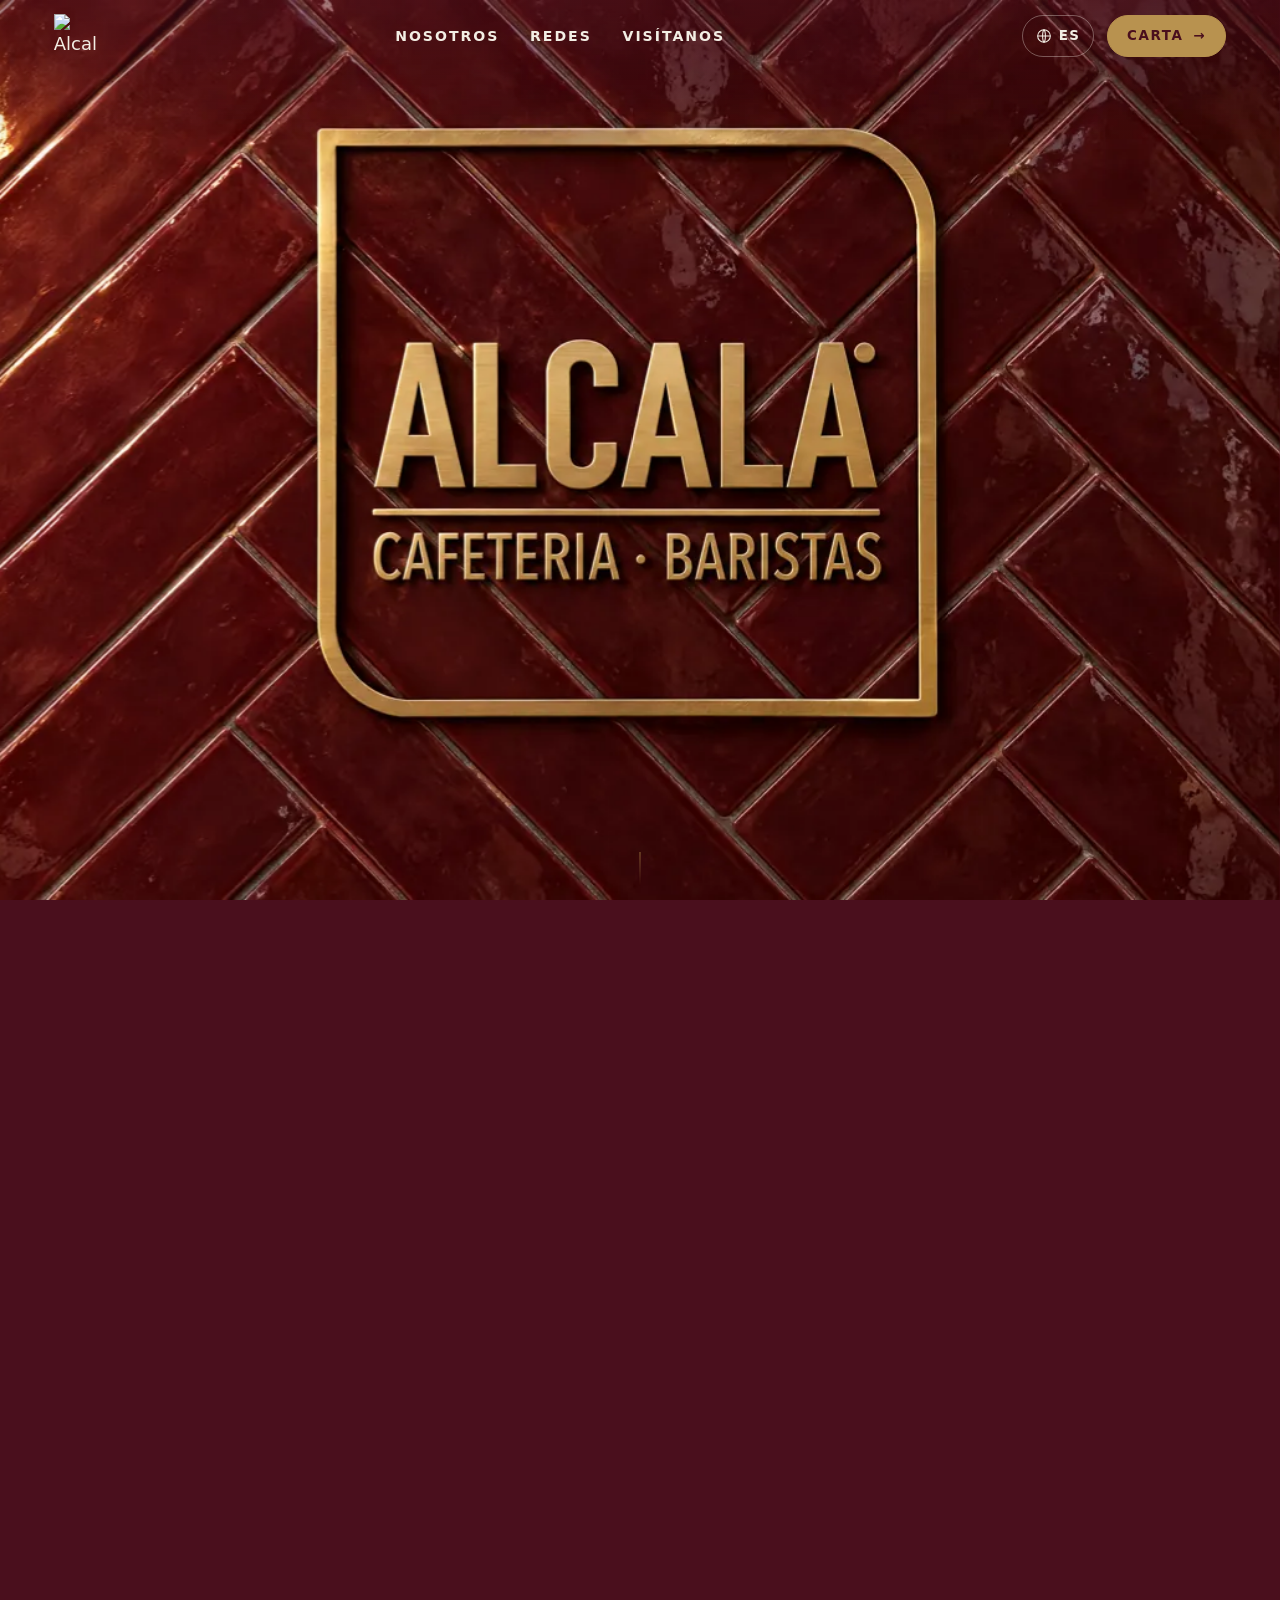
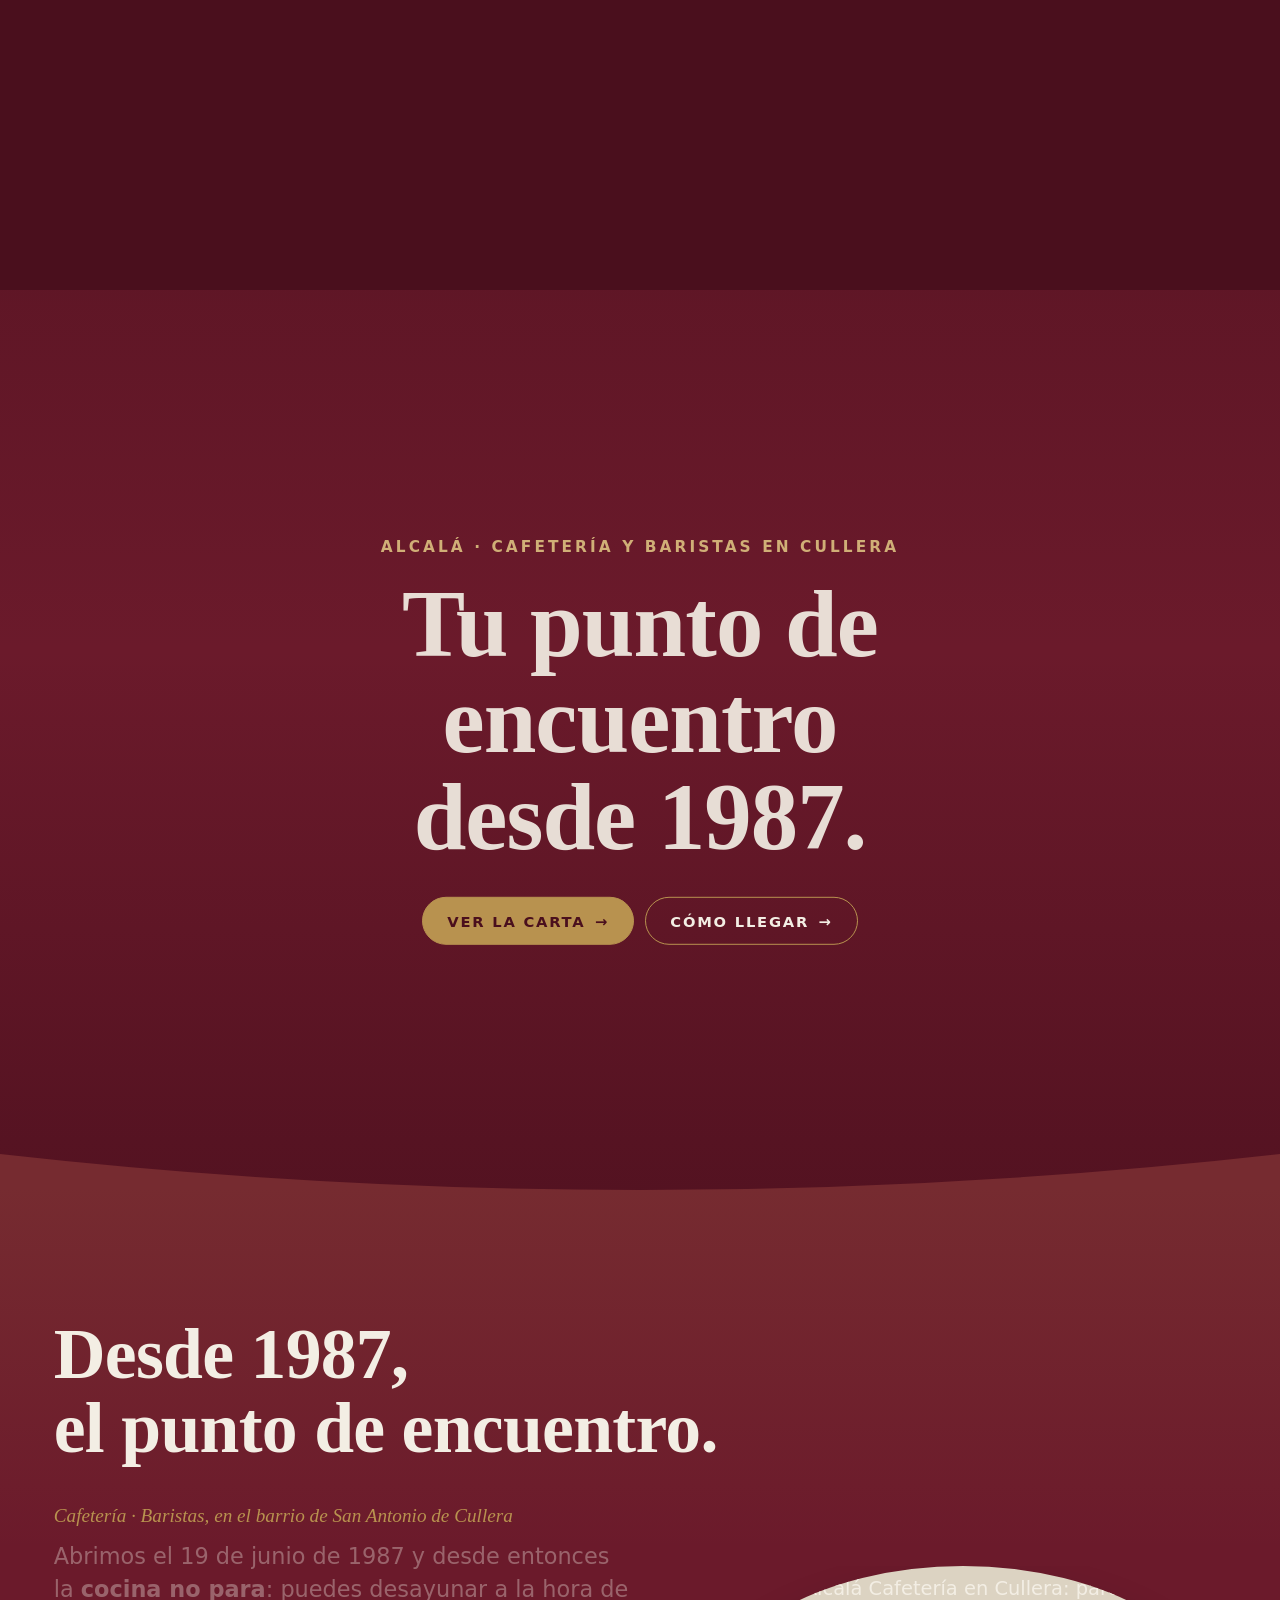
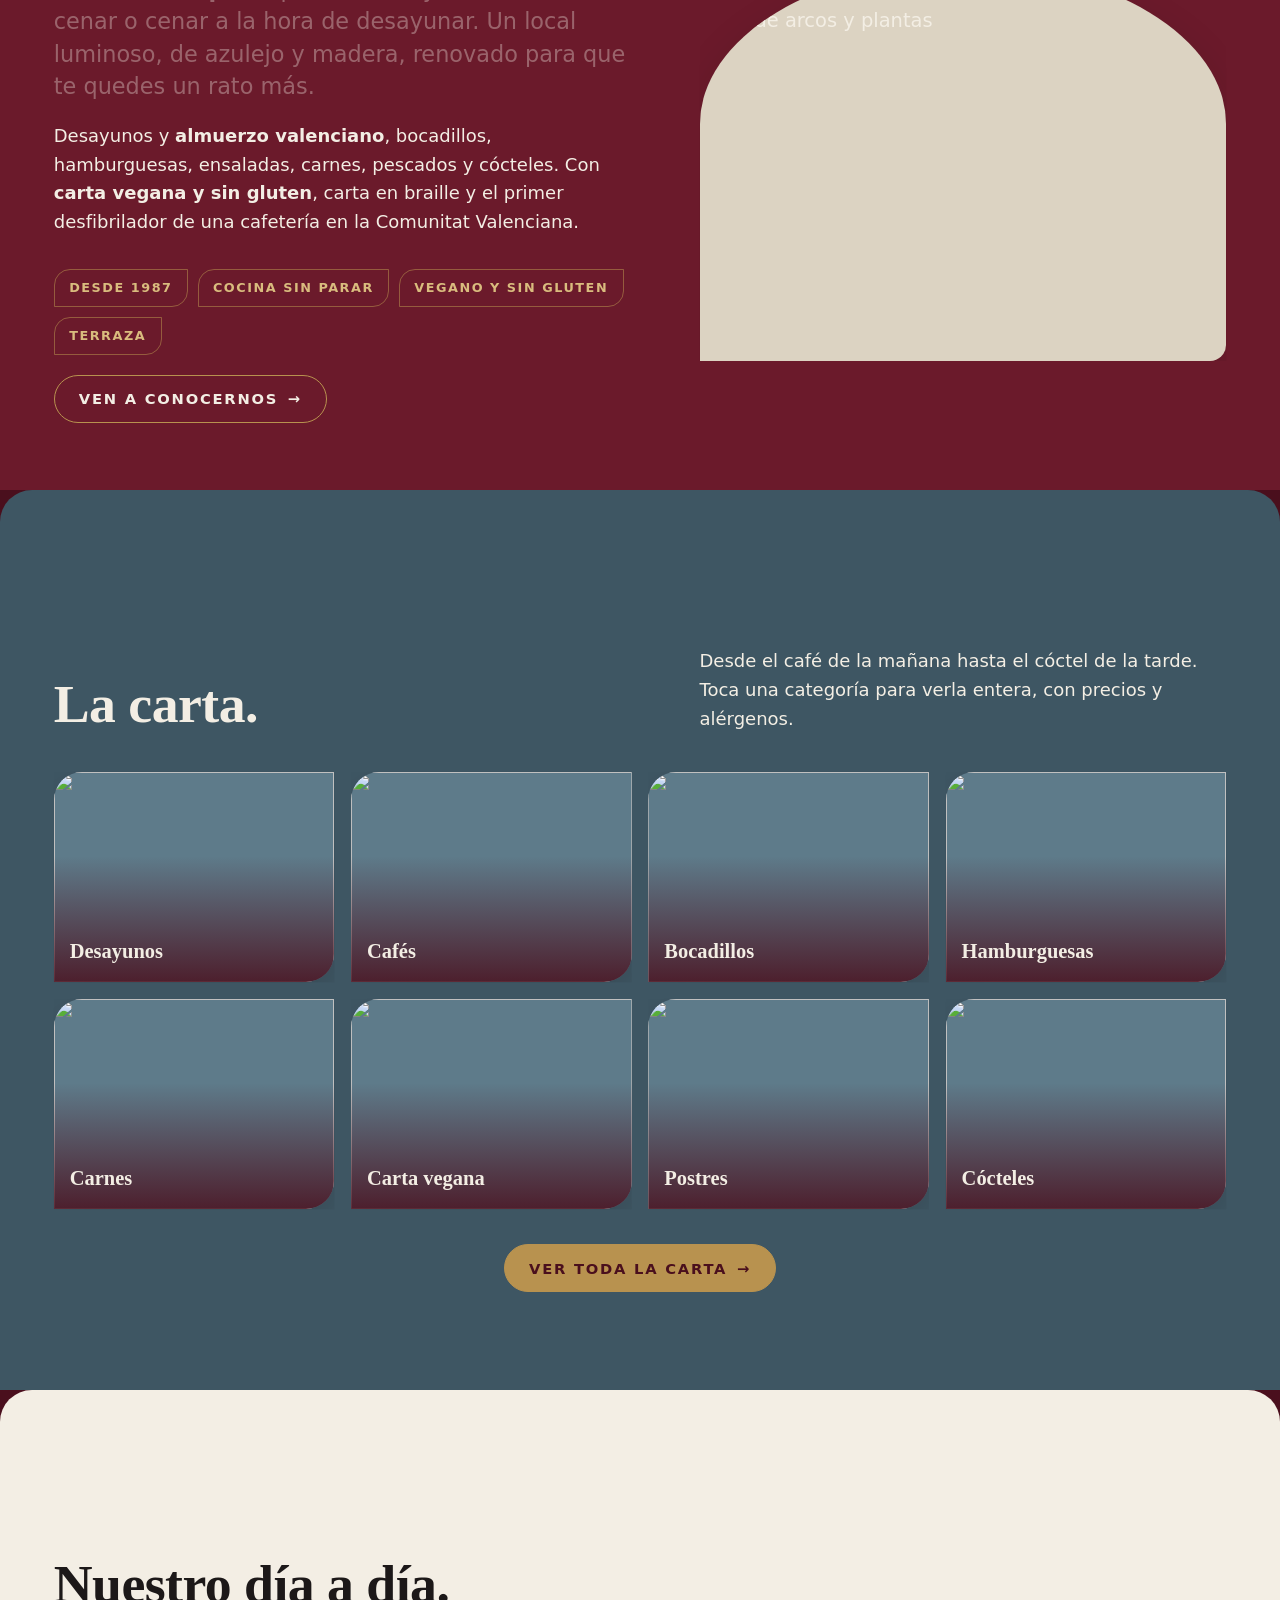
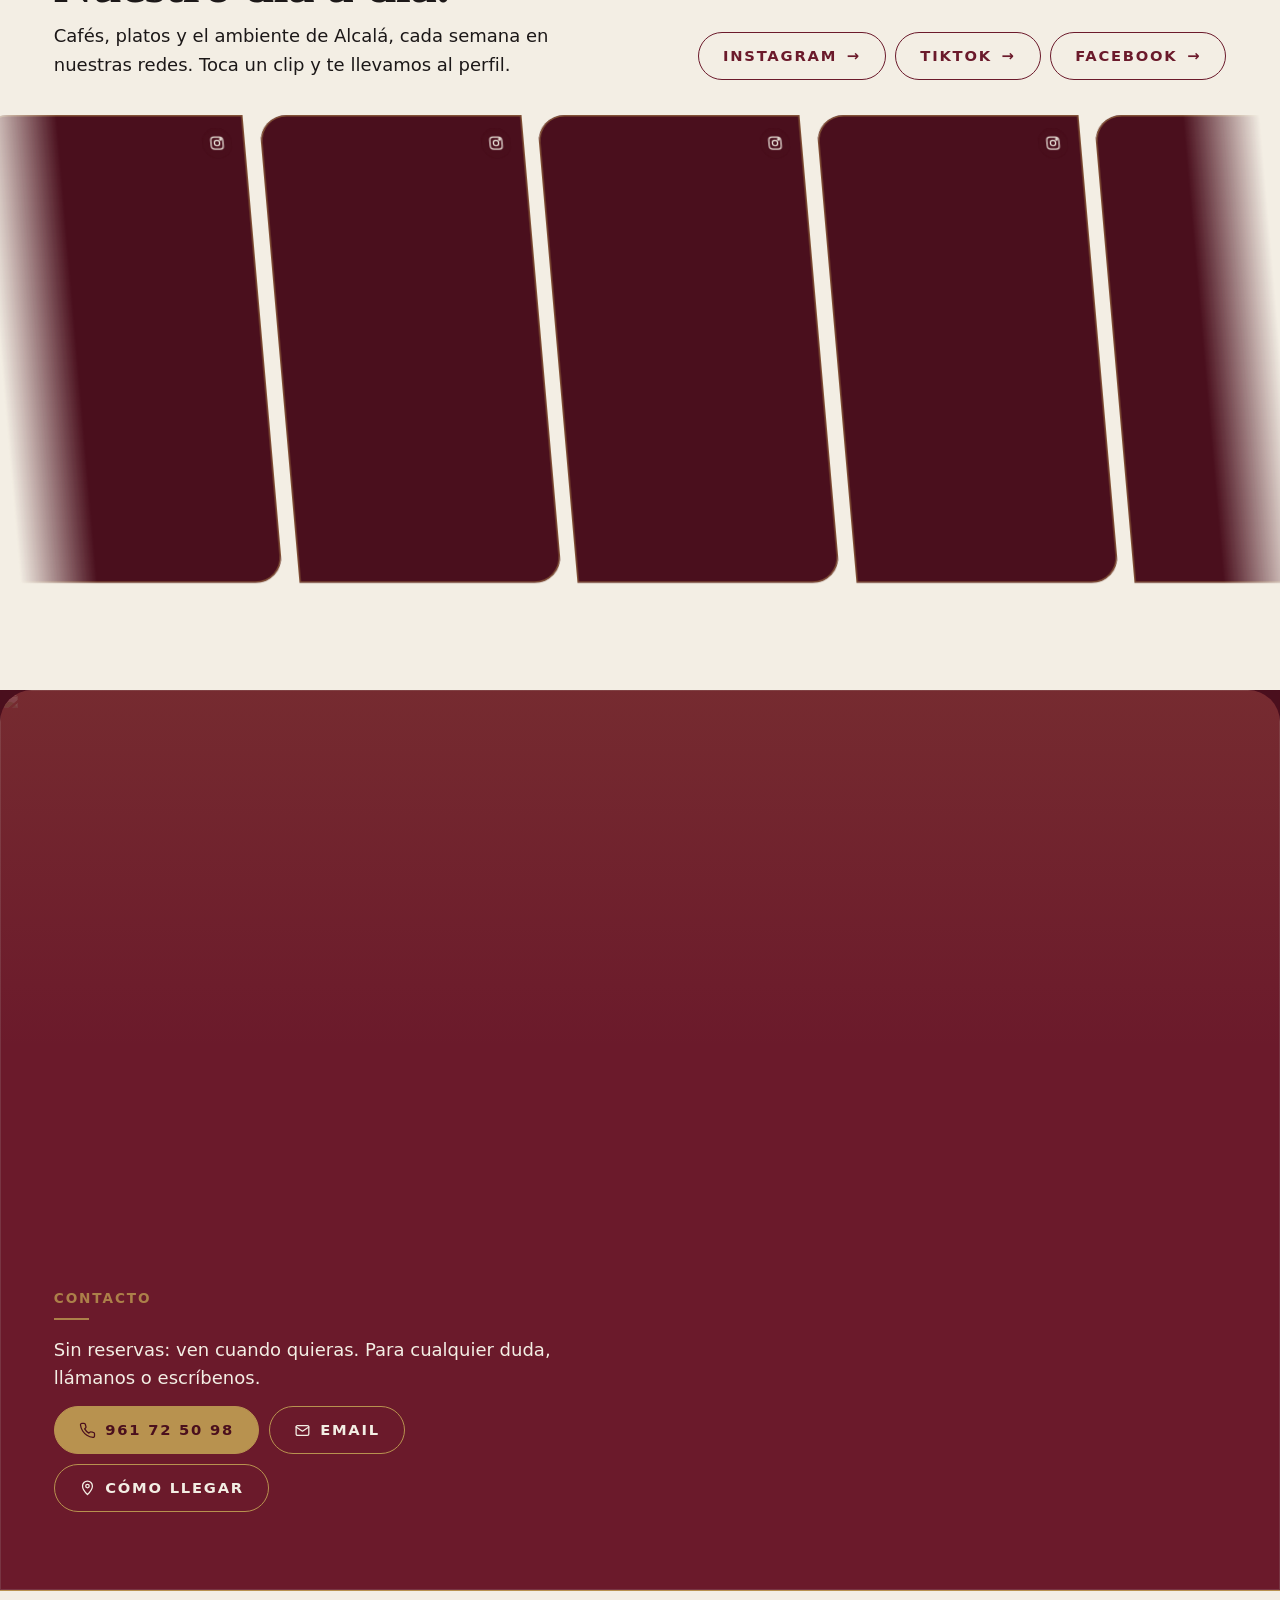
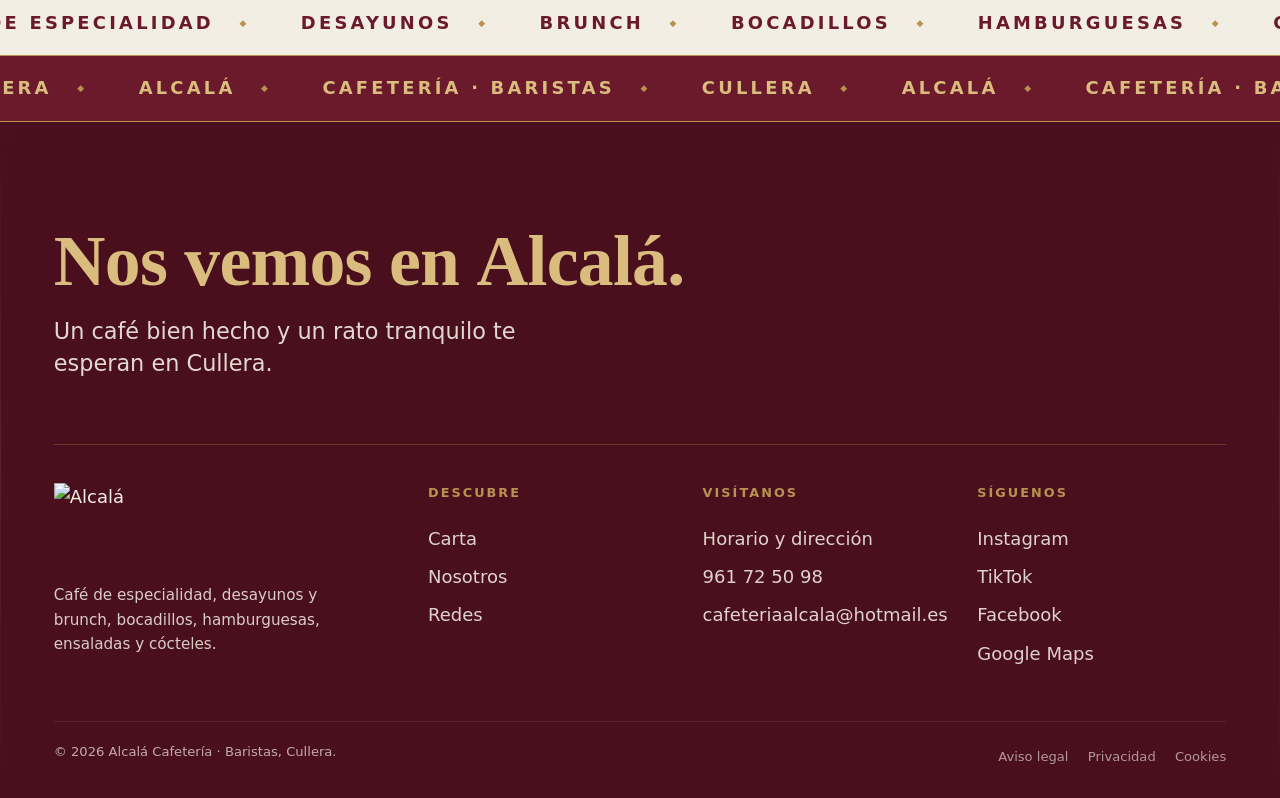
==== commit 7d6d1971: "Escenas: el escenario mide 100dvh para cubrir la pantalla del móvil Con 100svh (la pantalla con la b" ====
--- a/site/index.html
+++ b/site/index.html
@@ -25,7 +25,7 @@
   if(t && Date.now() - t < 4000) h.className += ' llegada';
   else if(sessionStorage.getItem('telon') === '1' || location.hash || matchMedia('(prefers-reduced-motion: reduce)').matches) h.className += ' sin-telon'; }catch(e){} })();</script>
 <link rel="stylesheet" href="css/base.css?v=16">
-<link rel="stylesheet" href="css/portada.css?v=14">
+<link rel="stylesheet" href="css/portada.css?v=15">
 <link rel="preload" href="media/logo.svg" as="image">
 <script type="application/ld+json">
 {"@context":"https://schema.org","@graph":[
--- a/site/css/portada.css
+++ b/site/css/portada.css
@@ -22,8 +22,8 @@
    apiladas; portada.js escribe --escena (0 → 2) y cada capa i se funde cuando --escena pasa de i − 2 a i − 1,
    con un corte casi seco. Al cargar, la primera escena «llega» desde cerca y desenfocada
    (.escenas--entra, que pone base.js cuando el telón se va). Con «reducir movimiento» se ve la primera escena fija. */
-.escenas{ position:relative; z-index:1; height:calc(100svh + 2 * var(--escena-paso, 55svh)); background:var(--burdeos-2) }   /* 100svh + (escenas − 1) × paso */
-.escenas__fijo{ position:sticky; top:0; height:100svh; min-height:560px; overflow:hidden }
+.escenas{ position:relative; z-index:1; height:calc(100lvh + 2 * var(--escena-paso, 55svh)); background:var(--burdeos-2) }   /* pantalla grande + (escenas − 1) × paso: el recorrido no cambia al recogerse la barra del móvil */
+.escenas__fijo{ position:sticky; top:0; height:100vh; height:100dvh; min-height:560px; overflow:hidden }   /* dvh: sigue a la barra del navegador del móvil; con svh asomaba una franja abajo al recogerse */
 .escenas__capa{ position:absolute; inset:0; display:block; visibility:hidden; --t:clamp(0, var(--escena,0) - (var(--i) - 2), 1);   /* la capa i se funde cuando --escena pasa de i − 2 a i − 1 (la 2 en 0 → 1, la 3 en 1 → 2) */
   opacity:clamp(0, (var(--t) - .46) / .08, 1);   /* corte casi seco: el fundido dura el 8 % del paso, en su mitad */
   will-change:opacity }
@@ -35,7 +35,7 @@
 .escenas--entra .escenas__capa:first-child{ animation:escenaLlega 1.6s var(--lento) .2s both }
 @keyframes escenaLlega{ from{ transform:scale(1.6); filter:blur(14px); opacity:0 } 35%{ opacity:1 } to{ transform:scale(1); filter:blur(0); opacity:1 } }
 @media (prefers-reduced-motion:reduce){
-  .escenas{ height:100svh }
+  .escenas{ height:100vh; height:100dvh }
   .escenas__capa{ display:none } .escenas__capa:first-child{ display:block; animation:none; opacity:1; transform:none }
 }
 
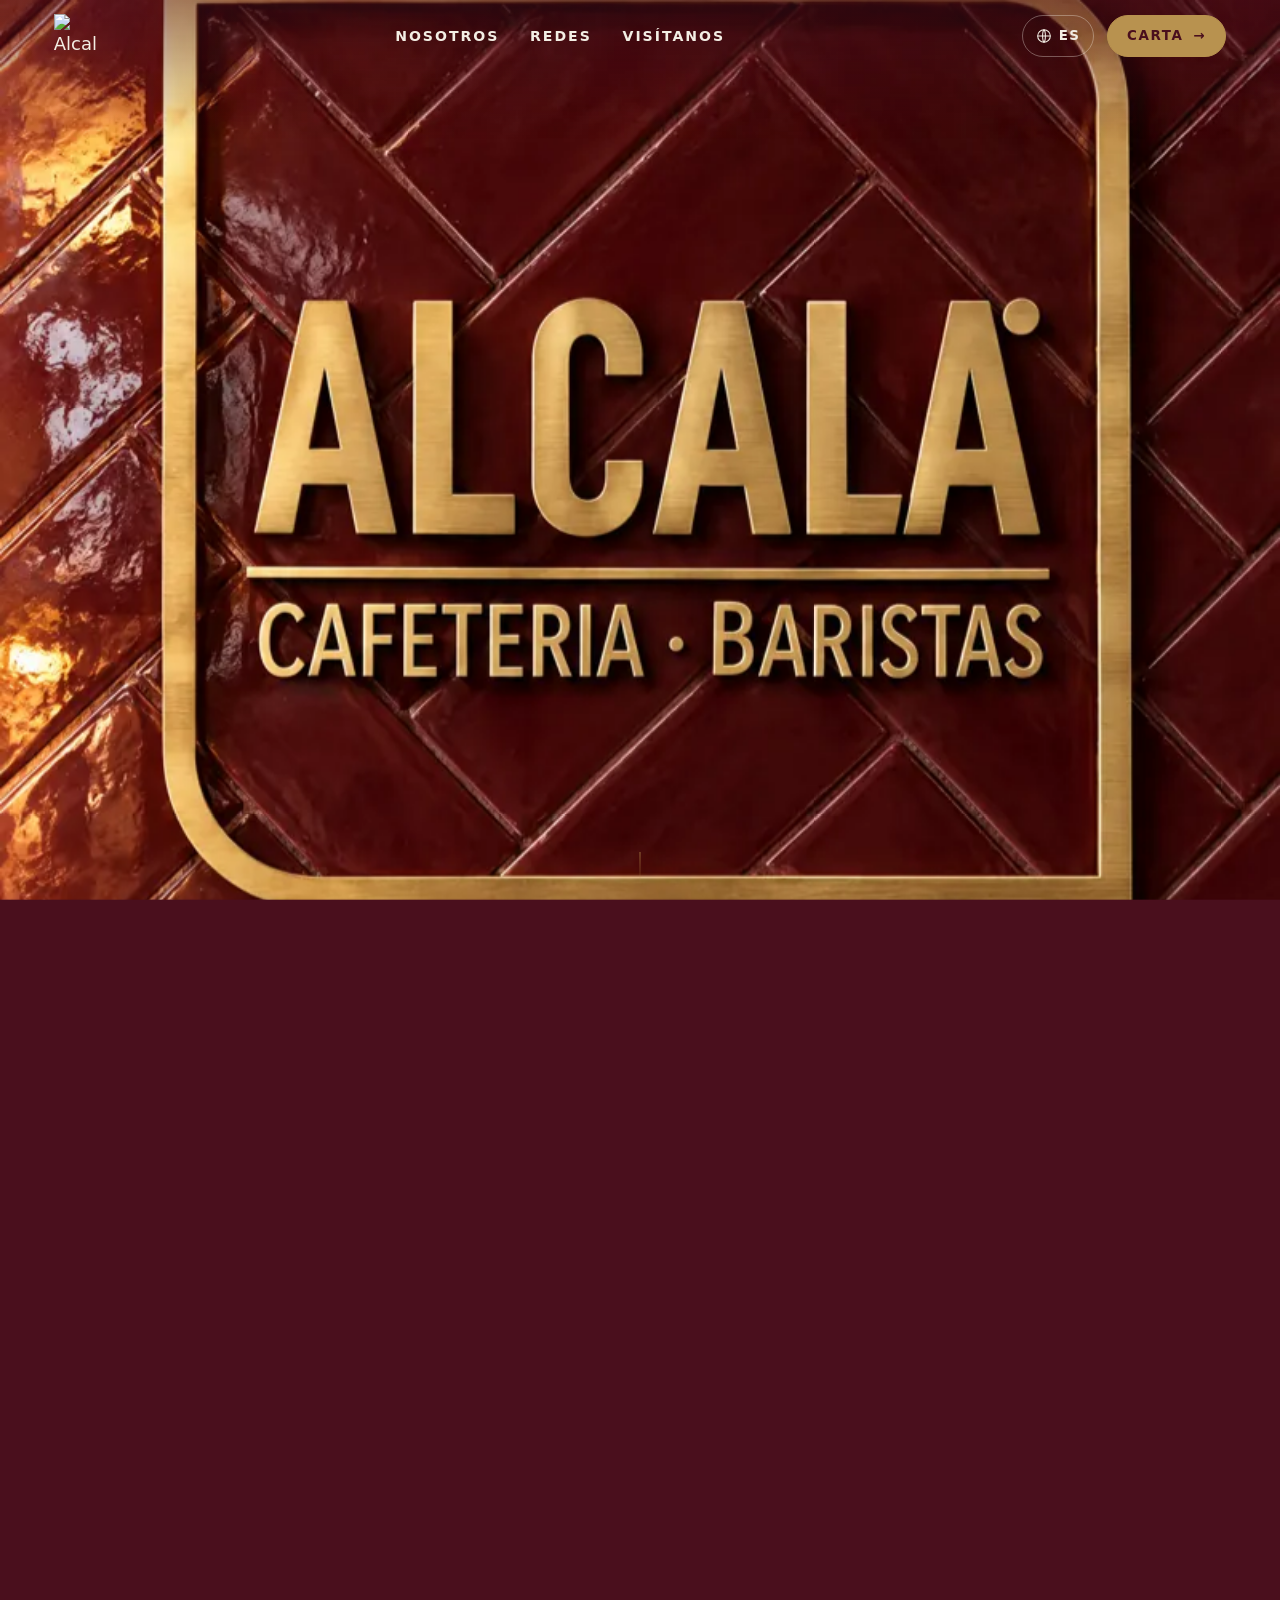
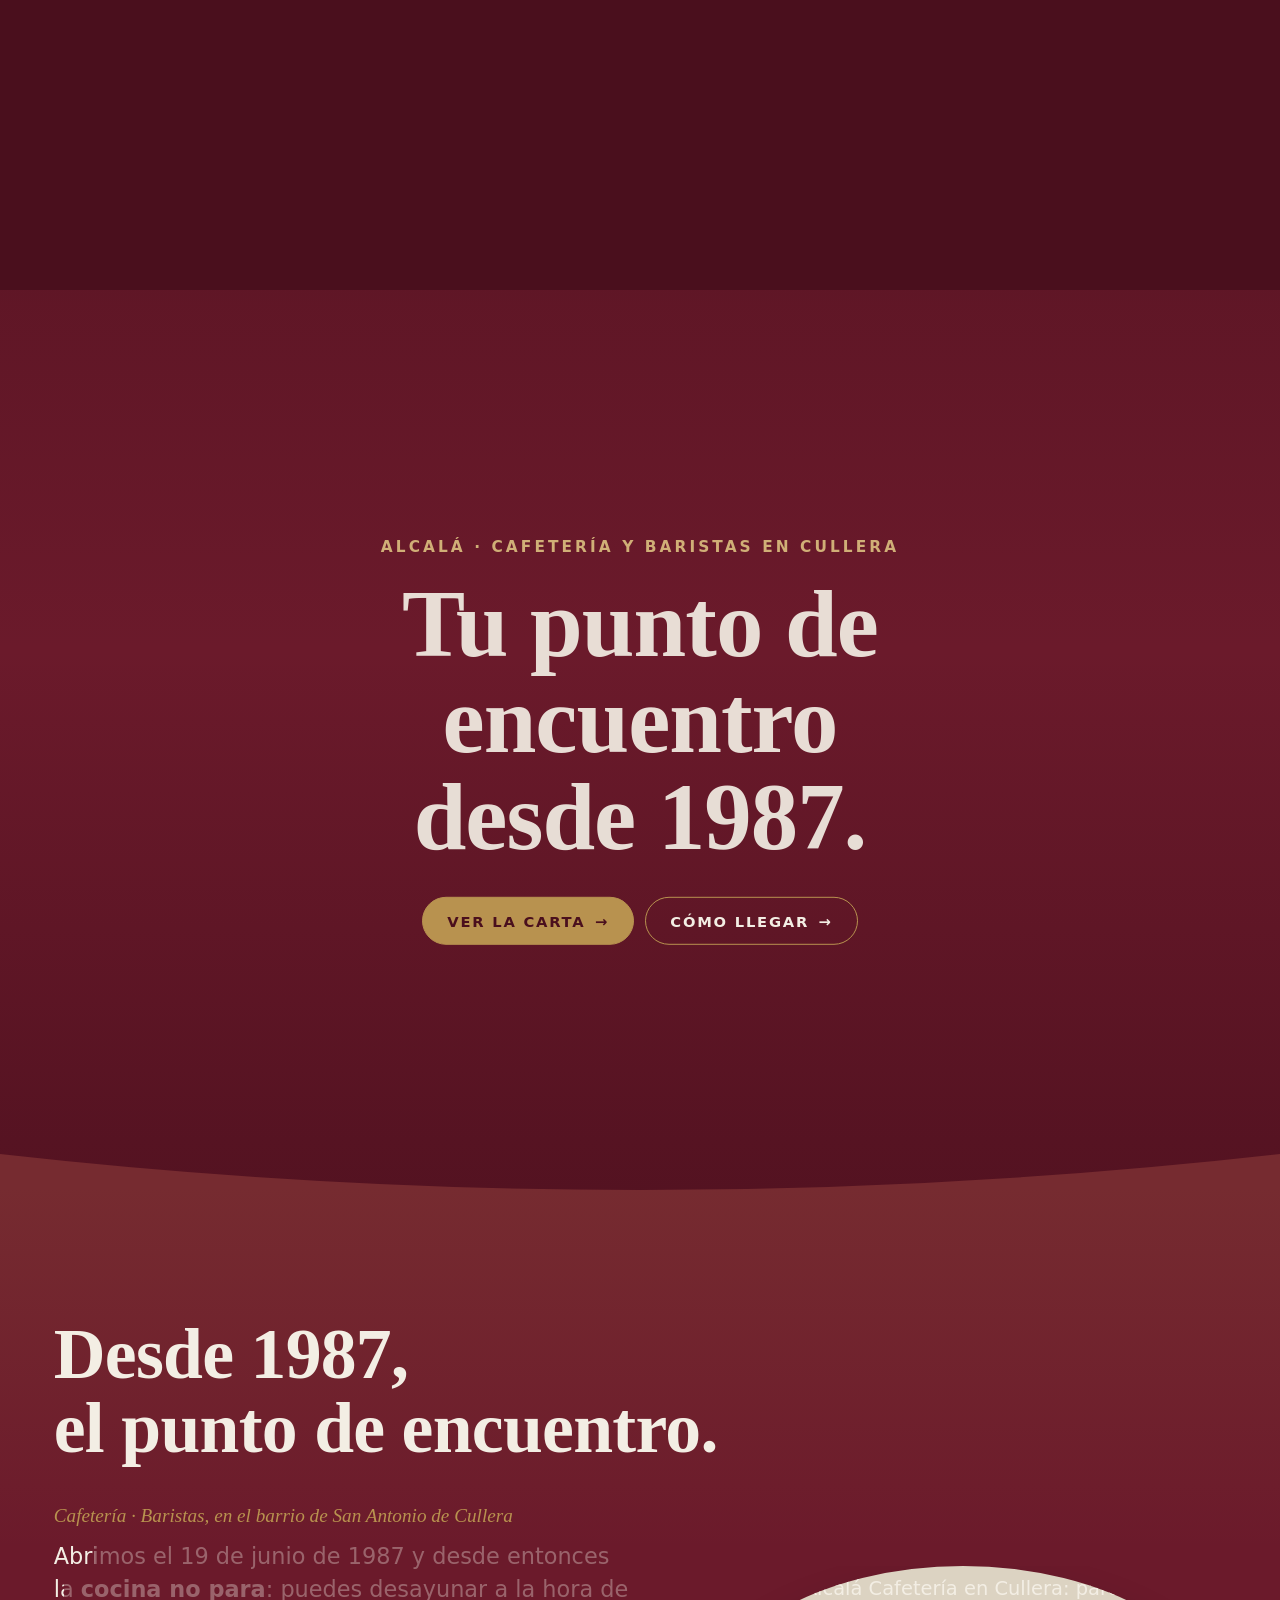
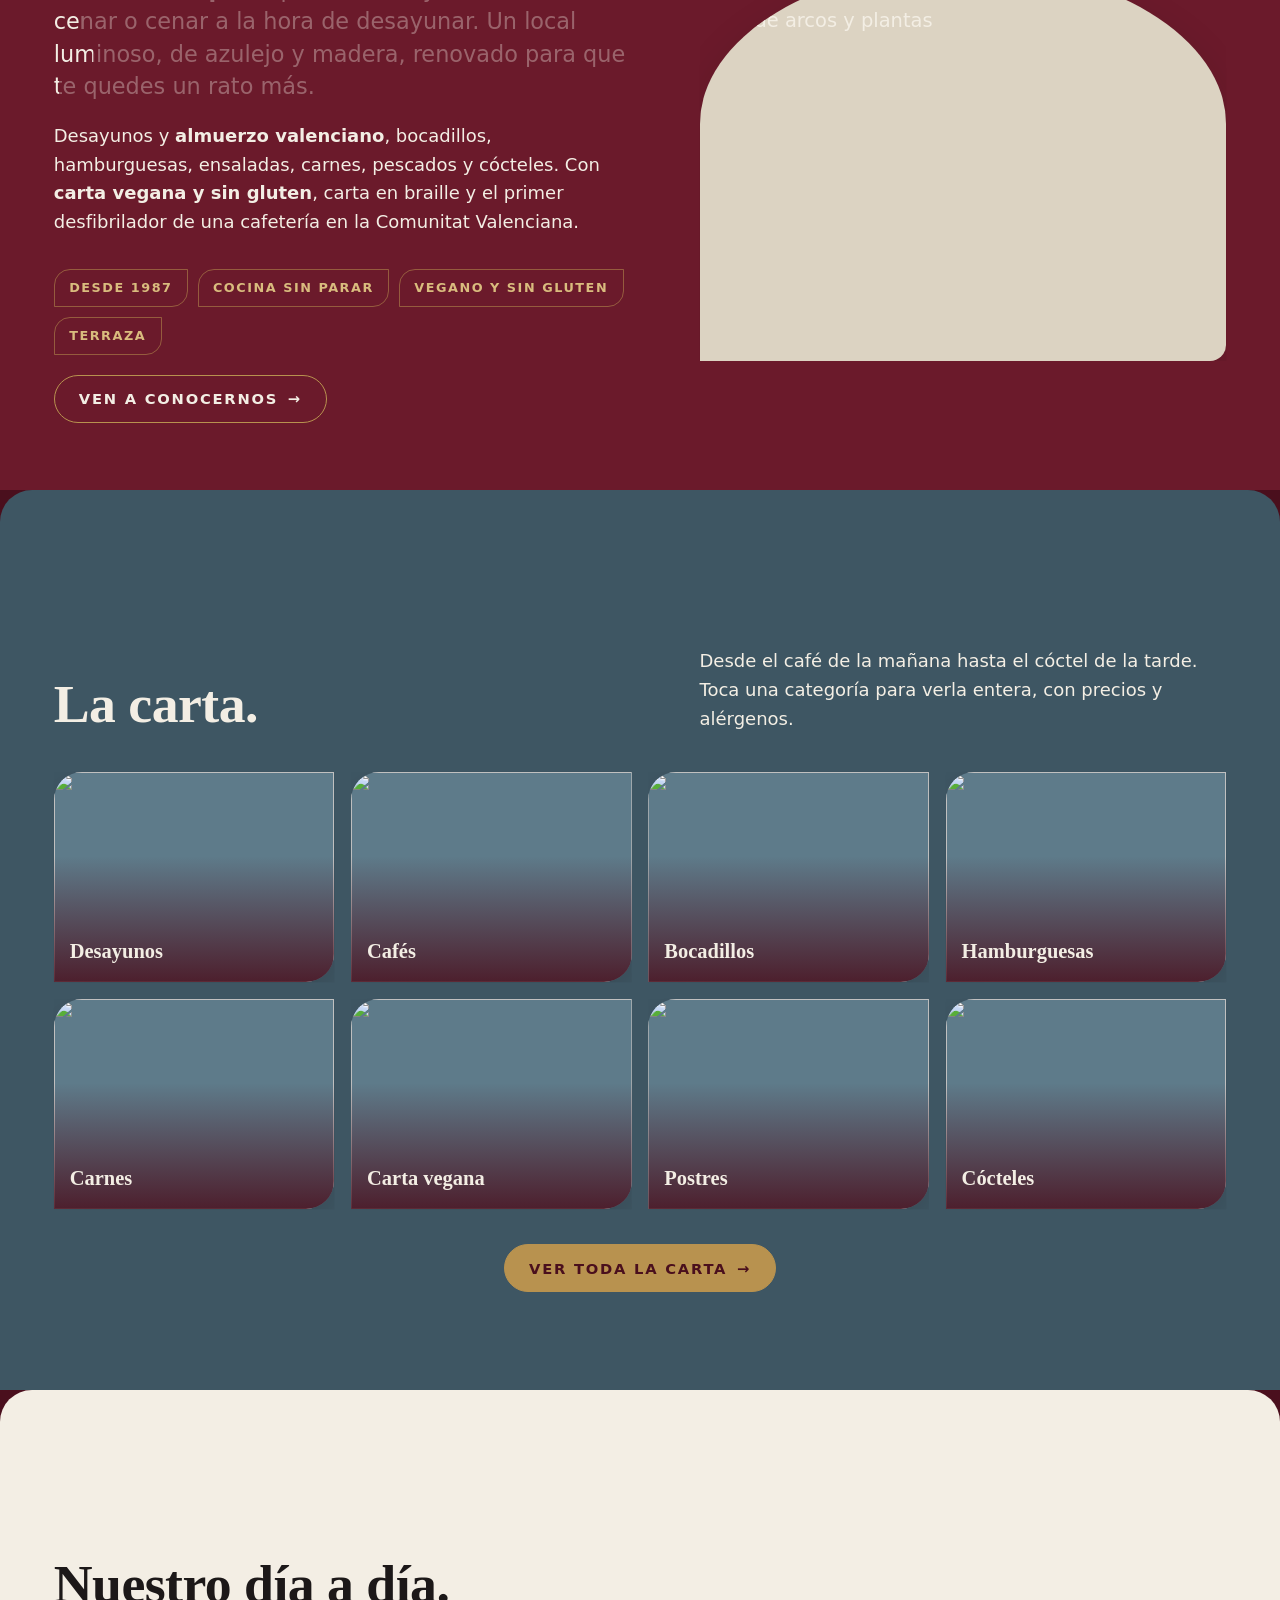
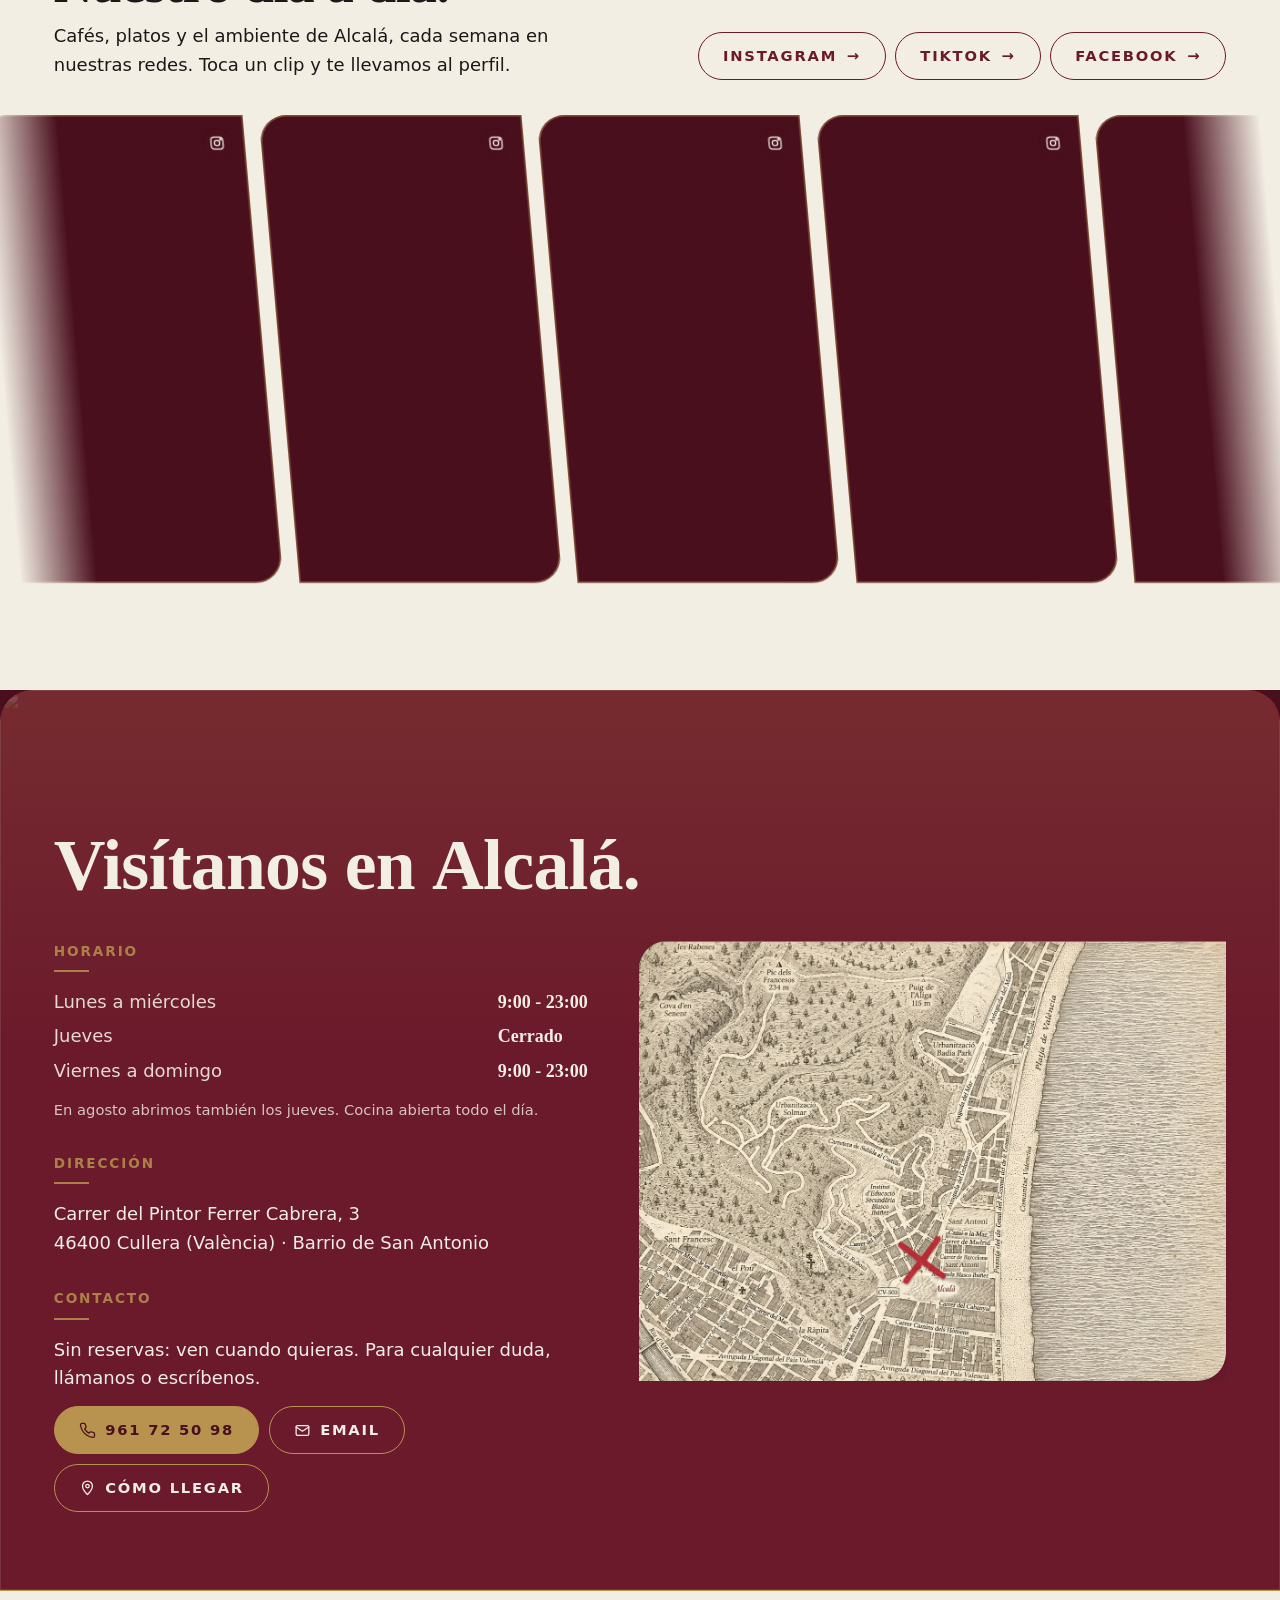
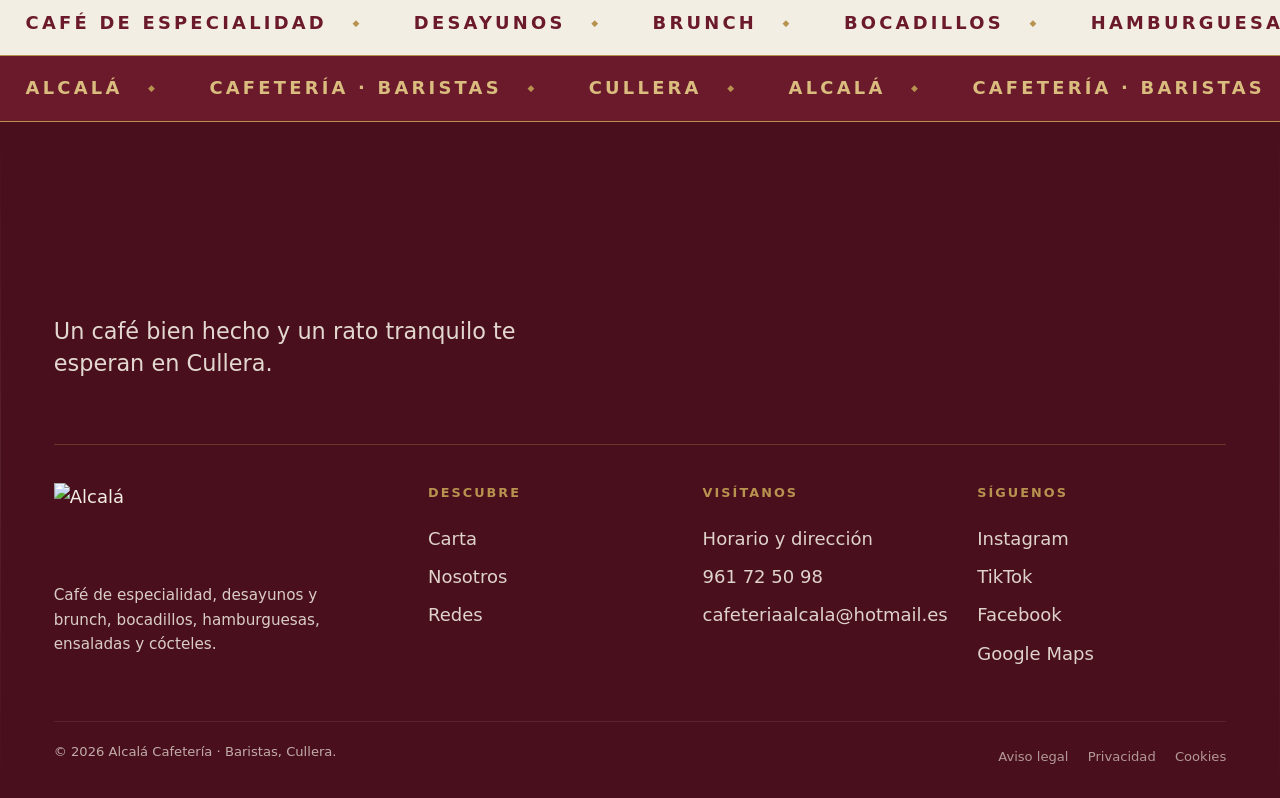
==== commit a7927db2: "Mapa: una cruz roja de mapa del tesoro marca el local, sin taza ni halo animado La taza de café que " ====
--- a/site/index.html
+++ b/site/index.html
@@ -25,7 +25,7 @@
   if(t && Date.now() - t < 4000) h.className += ' llegada';
   else if(sessionStorage.getItem('telon') === '1' || location.hash || matchMedia('(prefers-reduced-motion: reduce)').matches) h.className += ' sin-telon'; }catch(e){} })();</script>
 <link rel="stylesheet" href="css/base.css?v=16">
-<link rel="stylesheet" href="css/portada.css?v=15">
+<link rel="stylesheet" href="css/portada.css?v=16">
 <link rel="preload" href="media/logo.svg" as="image">
 <script type="application/ld+json">
 {"@context":"https://schema.org","@graph":[
@@ -218,9 +218,9 @@
           <a class="mapa" href="https://www.google.com/maps/dir/?api=1&destination=Cafeter%C3%ADa+Alcal%C3%A1,+C.+del+Pintor+Ferrer+Cabrera,+3,+46400+Cullera" target="_blank" rel="noopener" aria-label="Mapa clásico de Cullera con la cafetería marcada; abre cómo llegar en Google Maps">
             <picture>
               <source media="(max-width:640px)" srcset="media/fotos/mapa-clasico-movil.webp">
-              <img src="media/fotos/mapa-clasico.webp" alt="Plano de Cullera de estilo 1900 en blanco y negro: la taza de café en color marca Alcalá, en el barrio de San Antonio junto a la playa" width="1400" height="1045" loading="lazy">
+              <img src="media/fotos/mapa-clasico.webp" alt="Plano de Cullera de estilo 1900 en blanco y negro: una cruz roja marca Alcalá, en el barrio de San Antonio junto a la playa" width="1400" height="1045" loading="lazy">
             </picture>
-            <span class="mapa__halo" aria-hidden="true"></span>
+            <svg class="mapa__cruz" viewBox="0 0 100 100" aria-hidden="true"><path d="M14 18 C 32 34, 50 52, 86 84 M84 14 C 62 40, 42 58, 16 86"/></svg>
             <span class="mapa__nota">Toca para abrir cómo llegar</span>
           </a>
         </figure>
--- a/site/css/portada.css
+++ b/site/css/portada.css
@@ -105,12 +105,11 @@
 .visita__acciones{ display:flex; flex-wrap:wrap; gap:.6rem; margin-top:.8rem }
 .visita__mapa{ aspect-ratio:4/3; max-height:60vh; width:100%; border-radius:var(--r-logo); overflow:hidden; background:var(--azulejo-2); box-shadow:var(--sombra-carta), inset 0 0 0 1.5px rgba(184,146,79,.45); position:relative }
 .visita__nota{ margin-top:.8rem; font-size:.92rem; opacity:.8 }
-/* mapa clásico (ilustración sobre cartografía real); la mancha de café es el local */
+/* mapa clásico (ilustración sobre cartografía real); una cruz roja de mapa del tesoro marca el local */
 .mapa{ position:absolute; inset:0; display:block; overflow:hidden; border-radius:inherit }
-.mapa img{ width:100%; height:100%; object-fit:cover; transform-origin:47.5% 71.4%; transition:transform 1.2s var(--lento); filter:none }
+.mapa img{ width:100%; height:100%; object-fit:cover; transform-origin:48.2% 72.5%; transition:transform 1.2s var(--lento); filter:none }
 .mapa:hover img{ transform:scale(1.12) }
-.mapa__halo{ position:absolute; left:47.5%; top:71.4%; width:9%; aspect-ratio:1; transform:translate(-50%,-50%); border-radius:50%; box-shadow:0 0 0 2px rgba(107,26,43,.55); animation:halo 2.6s ease-out infinite; pointer-events:none }
-@keyframes halo{ 0%{ transform:translate(-50%,-50%) scale(.6); opacity:.9 } 100%{ transform:translate(-50%,-50%) scale(1.6); opacity:0 } }
+.mapa__cruz{ position:absolute; left:48.2%; top:72.5%; width:9%; aspect-ratio:1; transform:translate(-50%,-50%) rotate(-6deg); fill:none; stroke:#B8232E; stroke-width:11; stroke-linecap:round; stroke-linejoin:round; opacity:.92; filter:drop-shadow(0 1px 1px rgba(60,20,10,.45)); pointer-events:none }
 .mapa__nota{ position:absolute; right:.8rem; bottom:.8rem; padding:.35rem .7rem; border-radius:999px; background:rgba(74,15,29,.85); color:var(--hueso); font-family:var(--ff-ui); font-weight:700; text-transform:uppercase; letter-spacing:.1em; font-size:.66rem; opacity:0; transform:translateY(4px); transition:opacity .3s, transform .4s var(--lento) }
 .mapa:hover .mapa__nota, .mapa:focus-visible .mapa__nota{ opacity:1; transform:none }
 @media (hover:none){ .mapa__nota{ opacity:1; transform:none } }
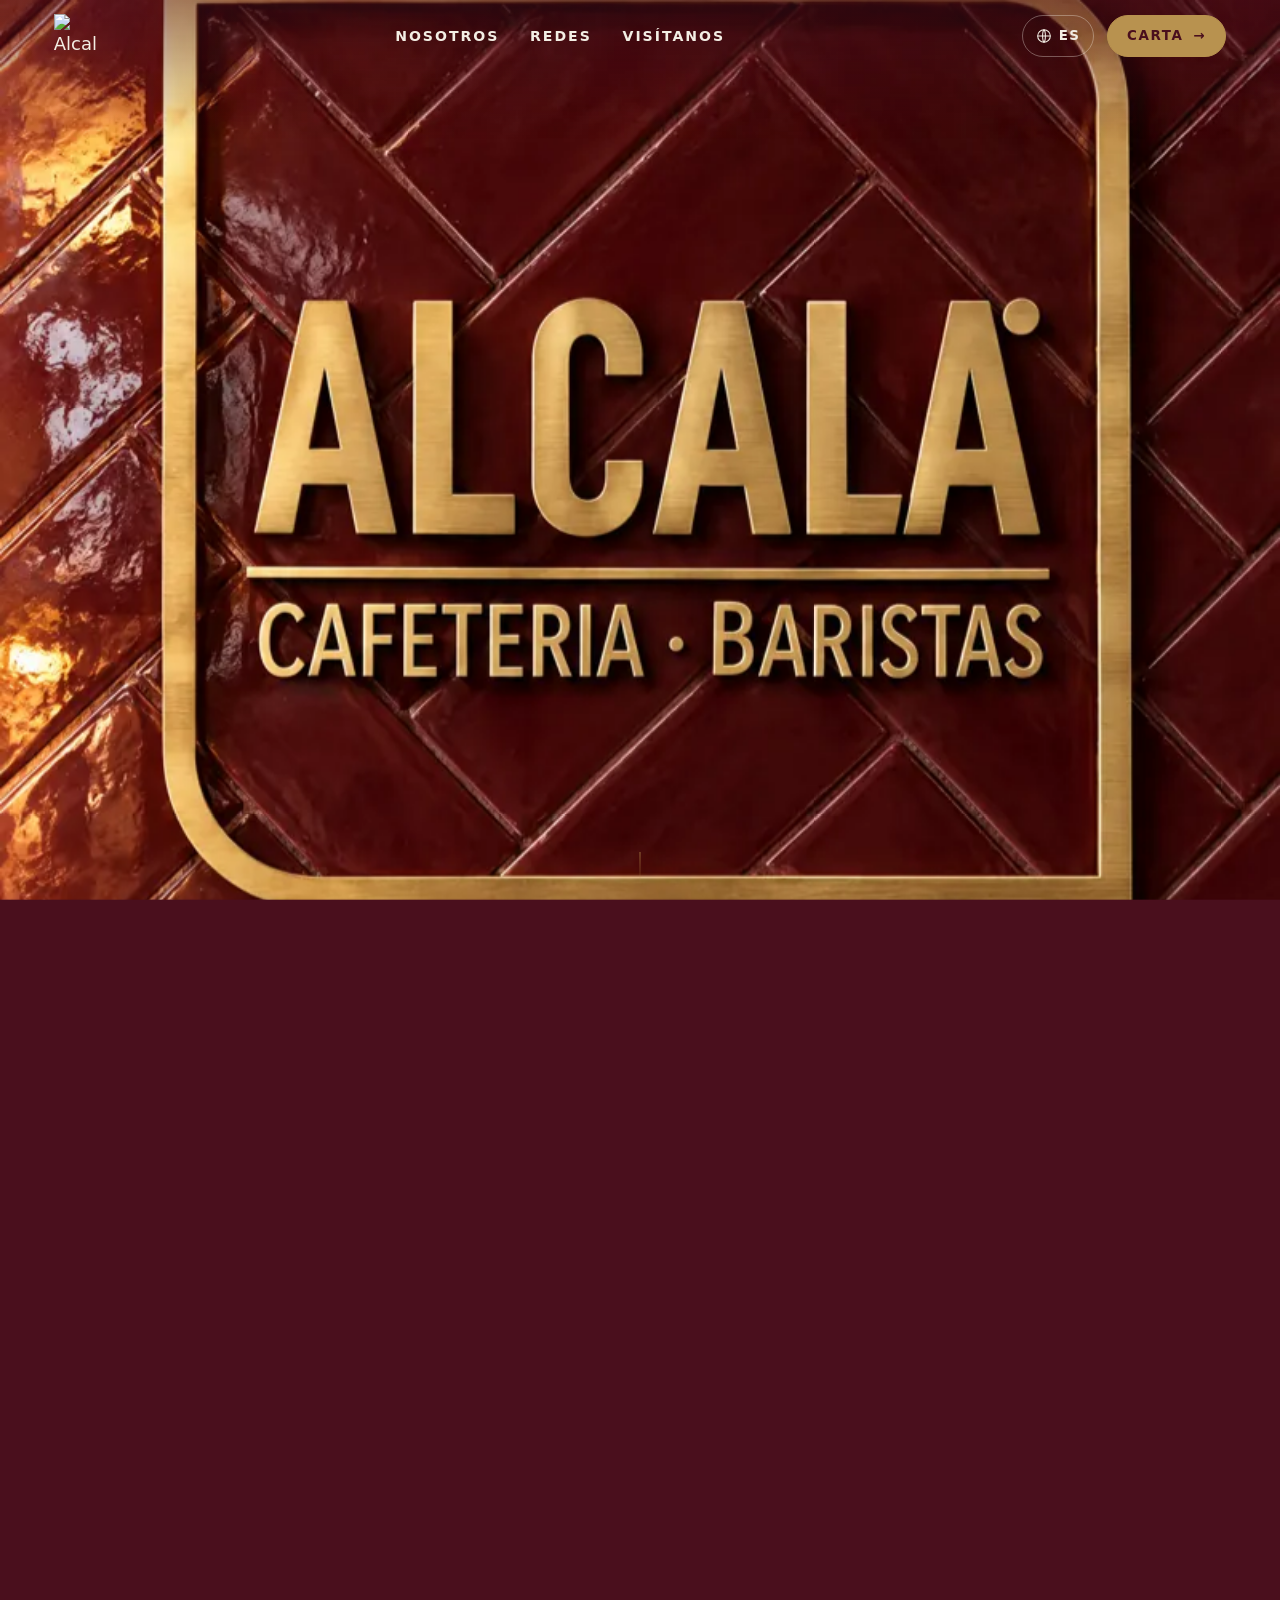
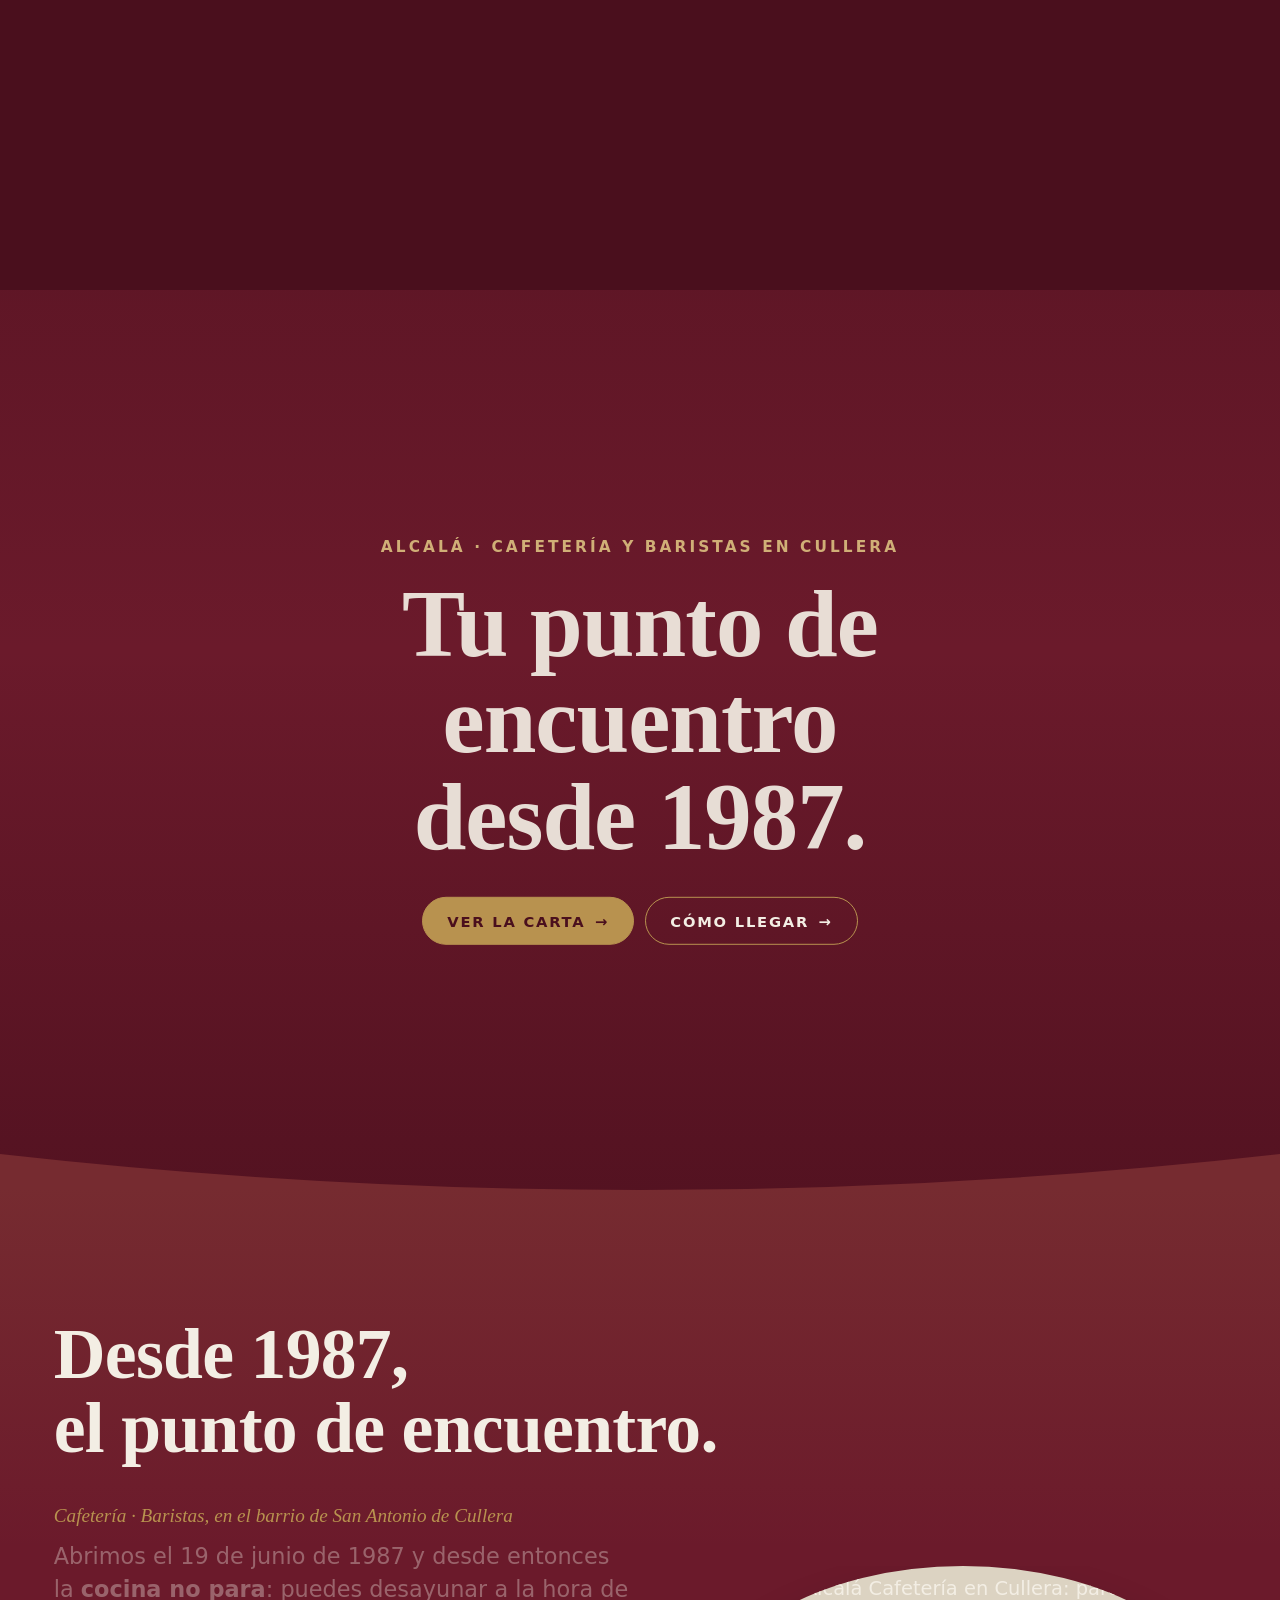
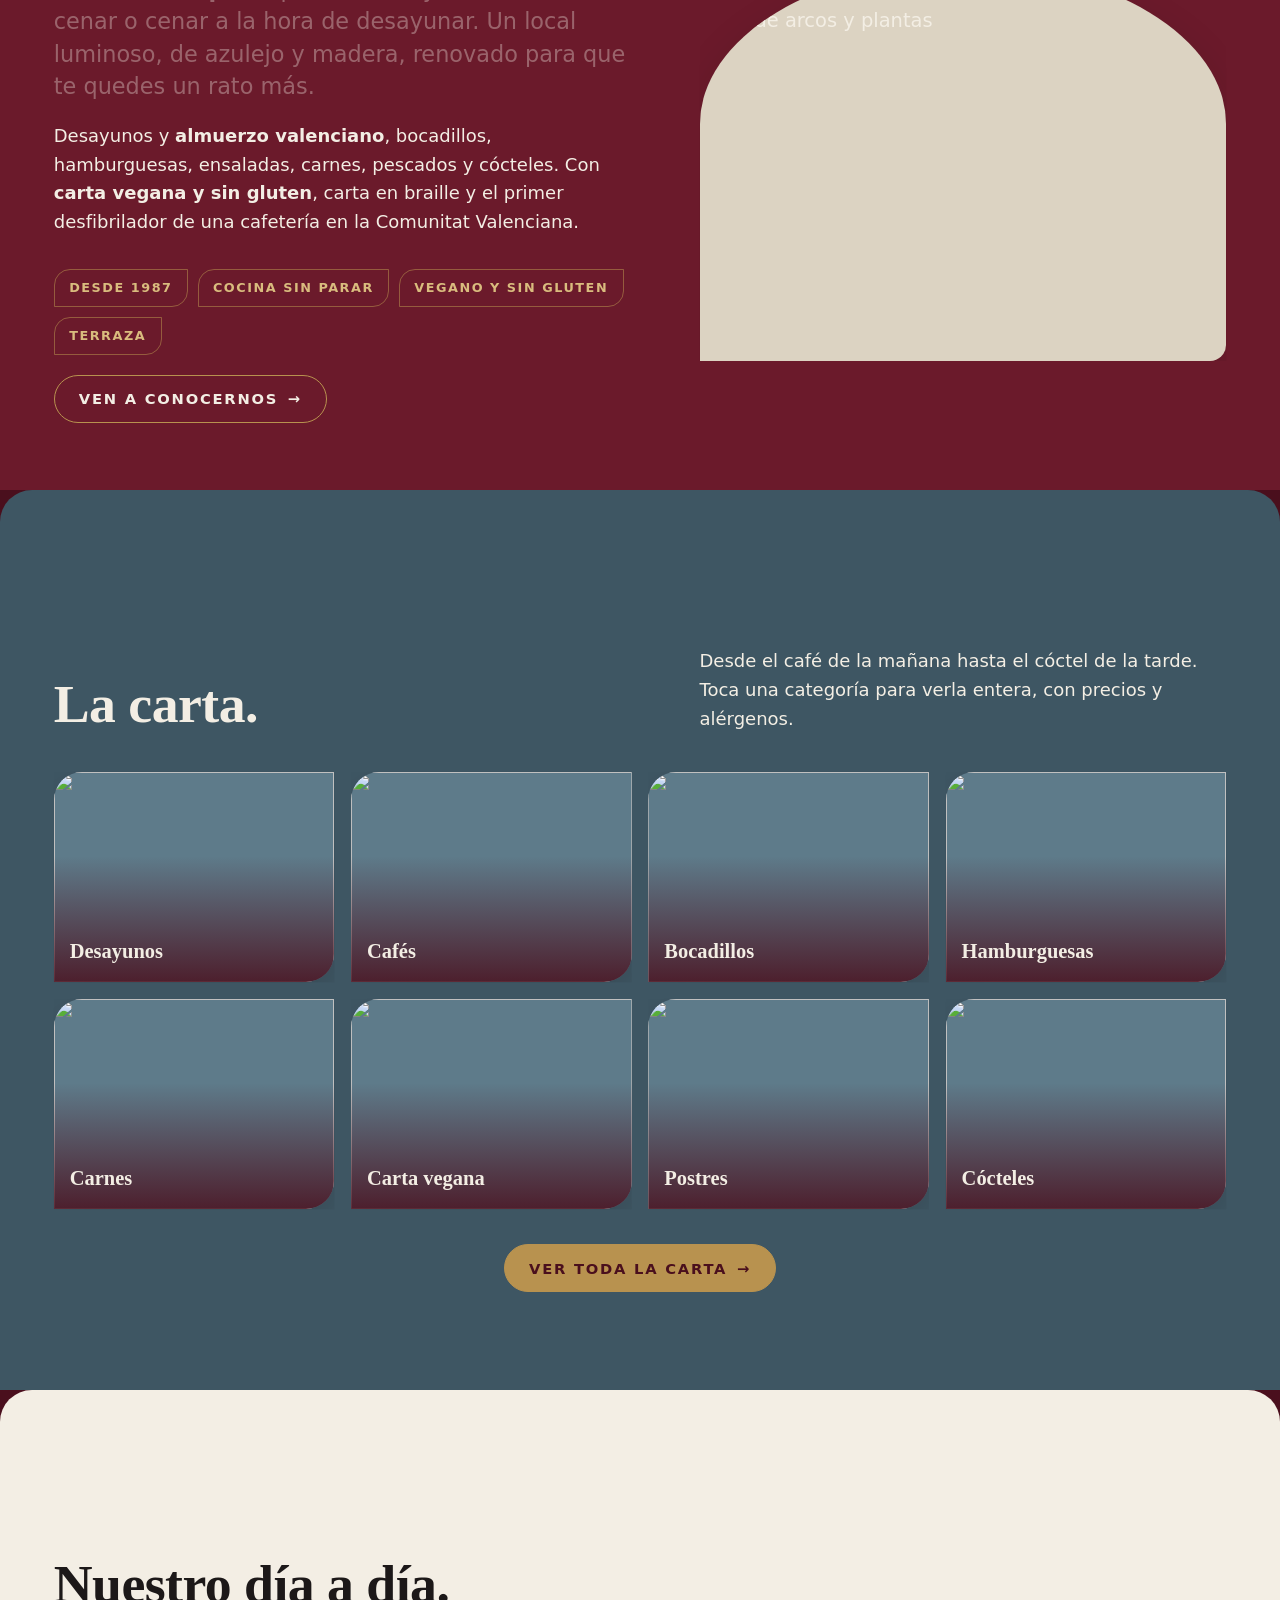
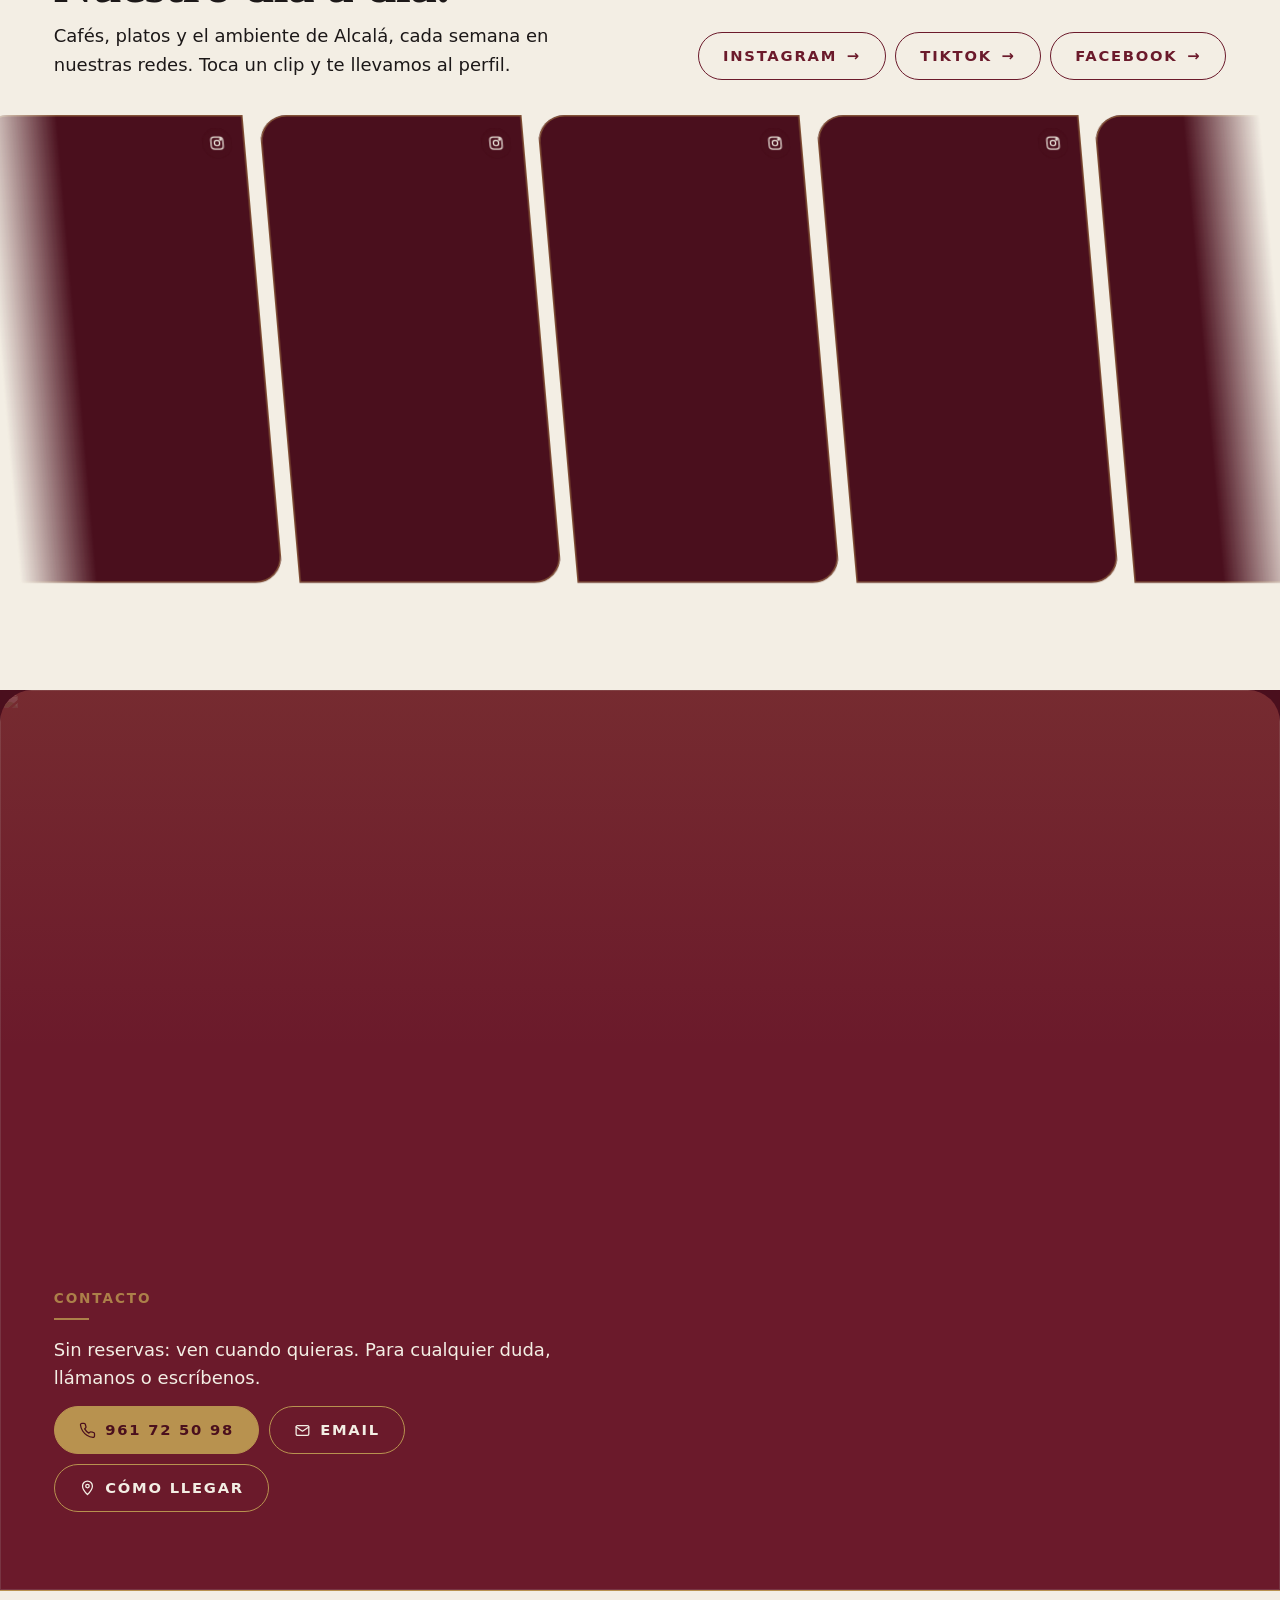
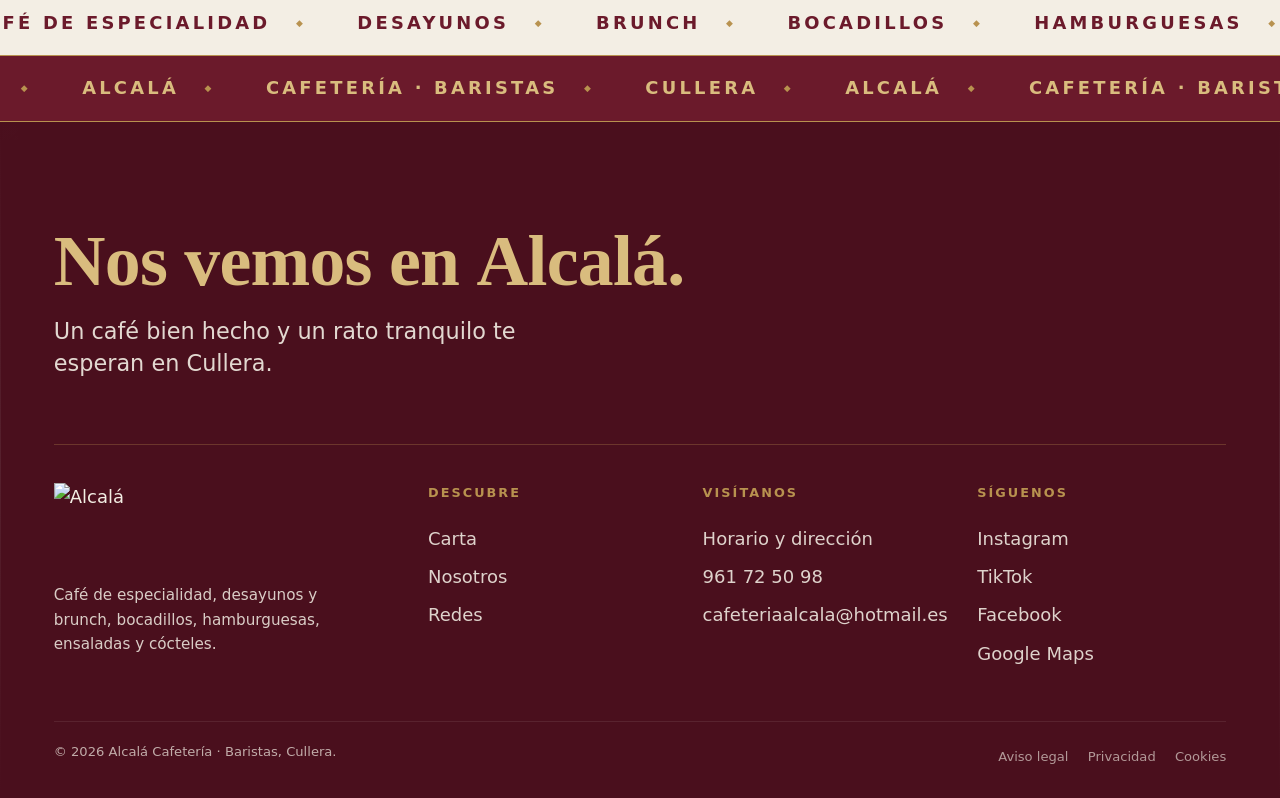
==== commit 598947dd: "Mapa: un marcador de ubicación en burdeos señala el local en vez de la cruz roja Co-Authored-By: Cla" ====
--- a/site/index.html
+++ b/site/index.html
@@ -25,7 +25,7 @@
   if(t && Date.now() - t < 4000) h.className += ' llegada';
   else if(sessionStorage.getItem('telon') === '1' || location.hash || matchMedia('(prefers-reduced-motion: reduce)').matches) h.className += ' sin-telon'; }catch(e){} })();</script>
 <link rel="stylesheet" href="css/base.css?v=16">
-<link rel="stylesheet" href="css/portada.css?v=16">
+<link rel="stylesheet" href="css/portada.css?v=17">
 <link rel="preload" href="media/logo.svg" as="image">
 <script type="application/ld+json">
 {"@context":"https://schema.org","@graph":[
@@ -218,9 +218,9 @@
           <a class="mapa" href="https://www.google.com/maps/dir/?api=1&destination=Cafeter%C3%ADa+Alcal%C3%A1,+C.+del+Pintor+Ferrer+Cabrera,+3,+46400+Cullera" target="_blank" rel="noopener" aria-label="Mapa clásico de Cullera con la cafetería marcada; abre cómo llegar en Google Maps">
             <picture>
               <source media="(max-width:640px)" srcset="media/fotos/mapa-clasico-movil.webp">
-              <img src="media/fotos/mapa-clasico.webp" alt="Plano de Cullera de estilo 1900 en blanco y negro: una cruz roja marca Alcalá, en el barrio de San Antonio junto a la playa" width="1400" height="1045" loading="lazy">
+              <img src="media/fotos/mapa-clasico.webp" alt="Plano de Cullera de estilo 1900 en blanco y negro: un marcador de ubicación burdeos señala Alcalá, en el barrio de San Antonio junto a la playa" width="1400" height="1045" loading="lazy">
             </picture>
-            <svg class="mapa__cruz" viewBox="0 0 100 100" aria-hidden="true"><path d="M14 18 C 32 34, 50 52, 86 84 M84 14 C 62 40, 42 58, 16 86"/></svg>
+            <svg class="mapa__pin" viewBox="0 0 24 32" aria-hidden="true"><path d="M12 .8C5.8.8.8 5.8.8 12c0 8.6 11.2 19.2 11.2 19.2S23.2 20.6 23.2 12C23.2 5.8 18.2.8 12 .8z"/><circle cx="12" cy="12" r="4.6"/></svg>
             <span class="mapa__nota">Toca para abrir cómo llegar</span>
           </a>
         </figure>
--- a/site/css/portada.css
+++ b/site/css/portada.css
@@ -105,11 +105,14 @@
 .visita__acciones{ display:flex; flex-wrap:wrap; gap:.6rem; margin-top:.8rem }
 .visita__mapa{ aspect-ratio:4/3; max-height:60vh; width:100%; border-radius:var(--r-logo); overflow:hidden; background:var(--azulejo-2); box-shadow:var(--sombra-carta), inset 0 0 0 1.5px rgba(184,146,79,.45); position:relative }
 .visita__nota{ margin-top:.8rem; font-size:.92rem; opacity:.8 }
-/* mapa clásico (ilustración sobre cartografía real); una cruz roja de mapa del tesoro marca el local */
+/* mapa clásico (ilustración sobre cartografía real); un marcador de ubicación en burdeos, con la punta en el local, lo señala */
 .mapa{ position:absolute; inset:0; display:block; overflow:hidden; border-radius:inherit }
 .mapa img{ width:100%; height:100%; object-fit:cover; transform-origin:48.2% 72.5%; transition:transform 1.2s var(--lento); filter:none }
 .mapa:hover img{ transform:scale(1.12) }
-.mapa__cruz{ position:absolute; left:48.2%; top:72.5%; width:9%; aspect-ratio:1; transform:translate(-50%,-50%) rotate(-6deg); fill:none; stroke:#B8232E; stroke-width:11; stroke-linecap:round; stroke-linejoin:round; opacity:.92; filter:drop-shadow(0 1px 1px rgba(60,20,10,.45)); pointer-events:none }
+.mapa__pin{ position:absolute; left:48.2%; top:72.5%; width:5.6%; height:auto; transform:translate(-50%,-100%); overflow:visible; pointer-events:none;
+  filter:drop-shadow(0 3px 2px rgba(40,10,15,.4)) drop-shadow(0 1px 1px rgba(40,10,15,.5)) }
+.mapa__pin path{ fill:var(--burdeos); stroke:var(--burdeos-2); stroke-width:1.2; stroke-linejoin:round }
+.mapa__pin circle{ fill:var(--hueso) }
 .mapa__nota{ position:absolute; right:.8rem; bottom:.8rem; padding:.35rem .7rem; border-radius:999px; background:rgba(74,15,29,.85); color:var(--hueso); font-family:var(--ff-ui); font-weight:700; text-transform:uppercase; letter-spacing:.1em; font-size:.66rem; opacity:0; transform:translateY(4px); transition:opacity .3s, transform .4s var(--lento) }
 .mapa:hover .mapa__nota, .mapa:focus-visible .mapa__nota{ opacity:1; transform:none }
 @media (hover:none){ .mapa__nota{ opacity:1; transform:none } }
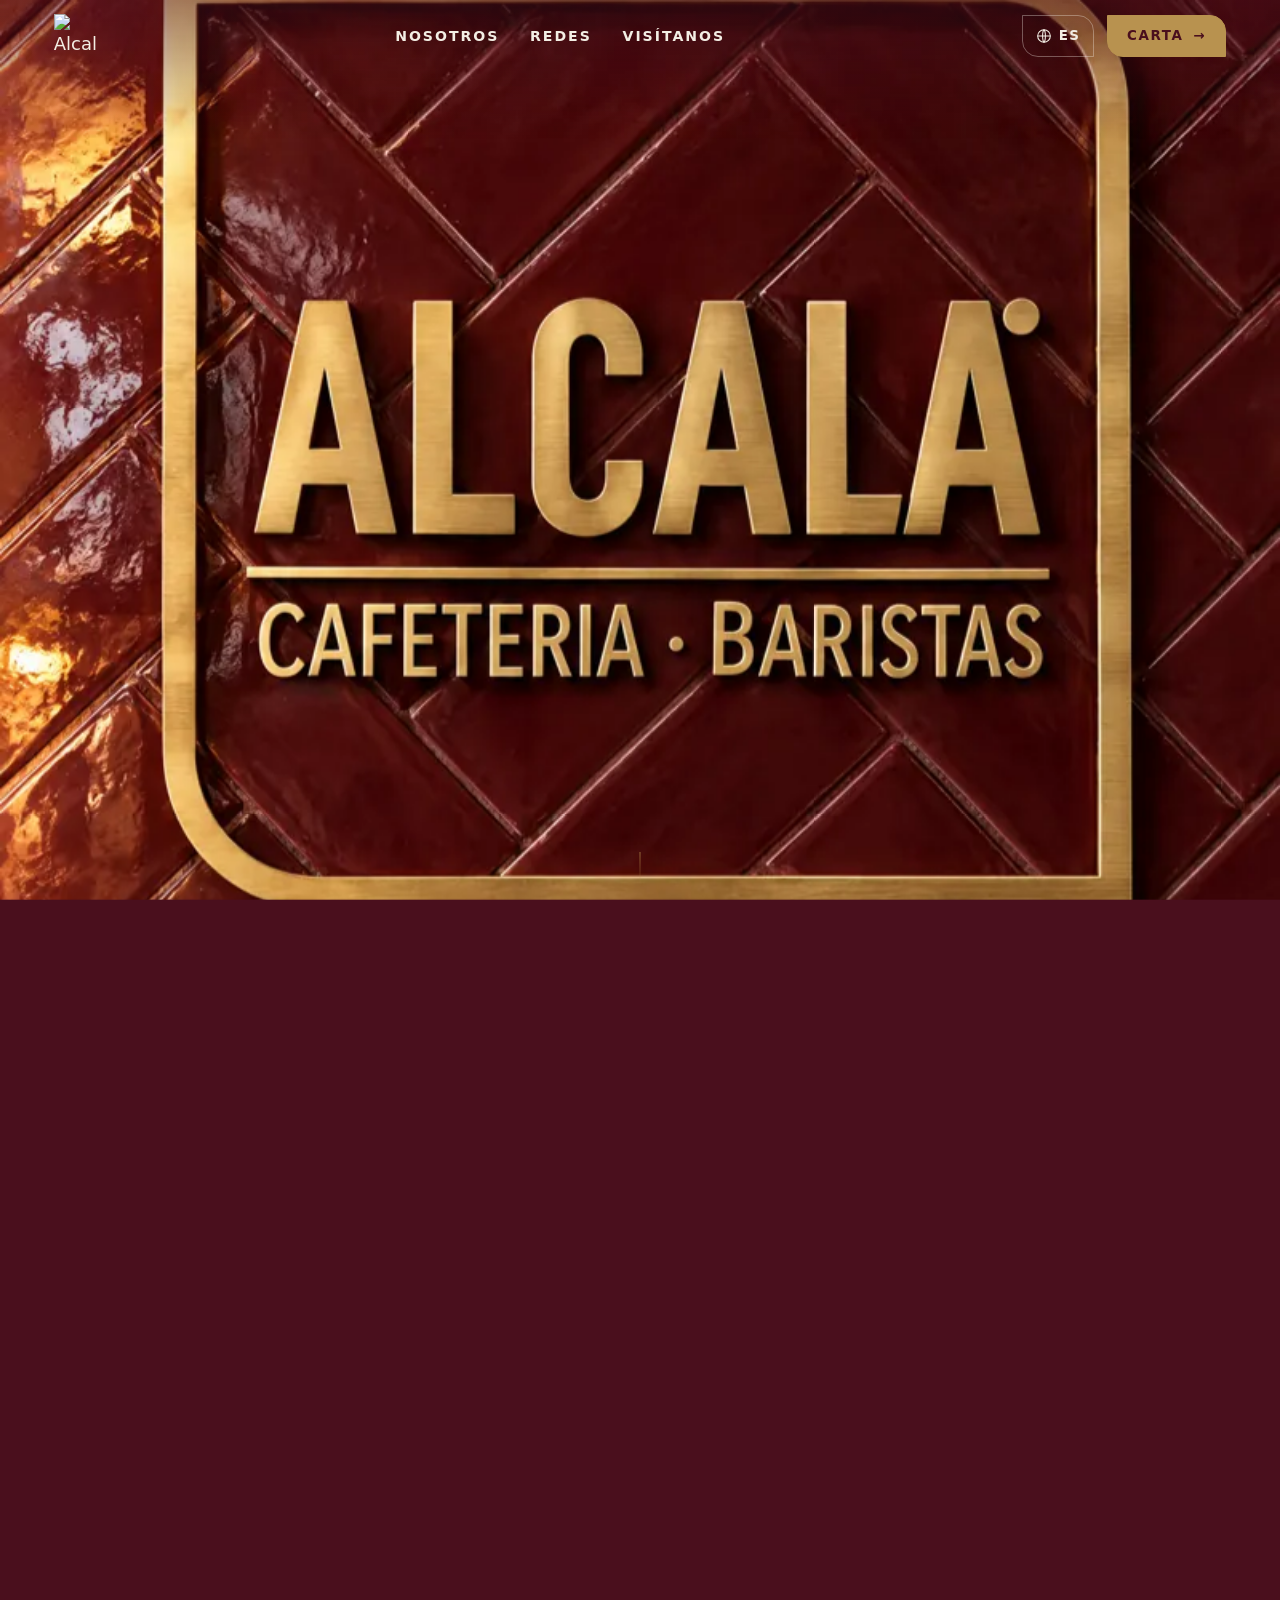
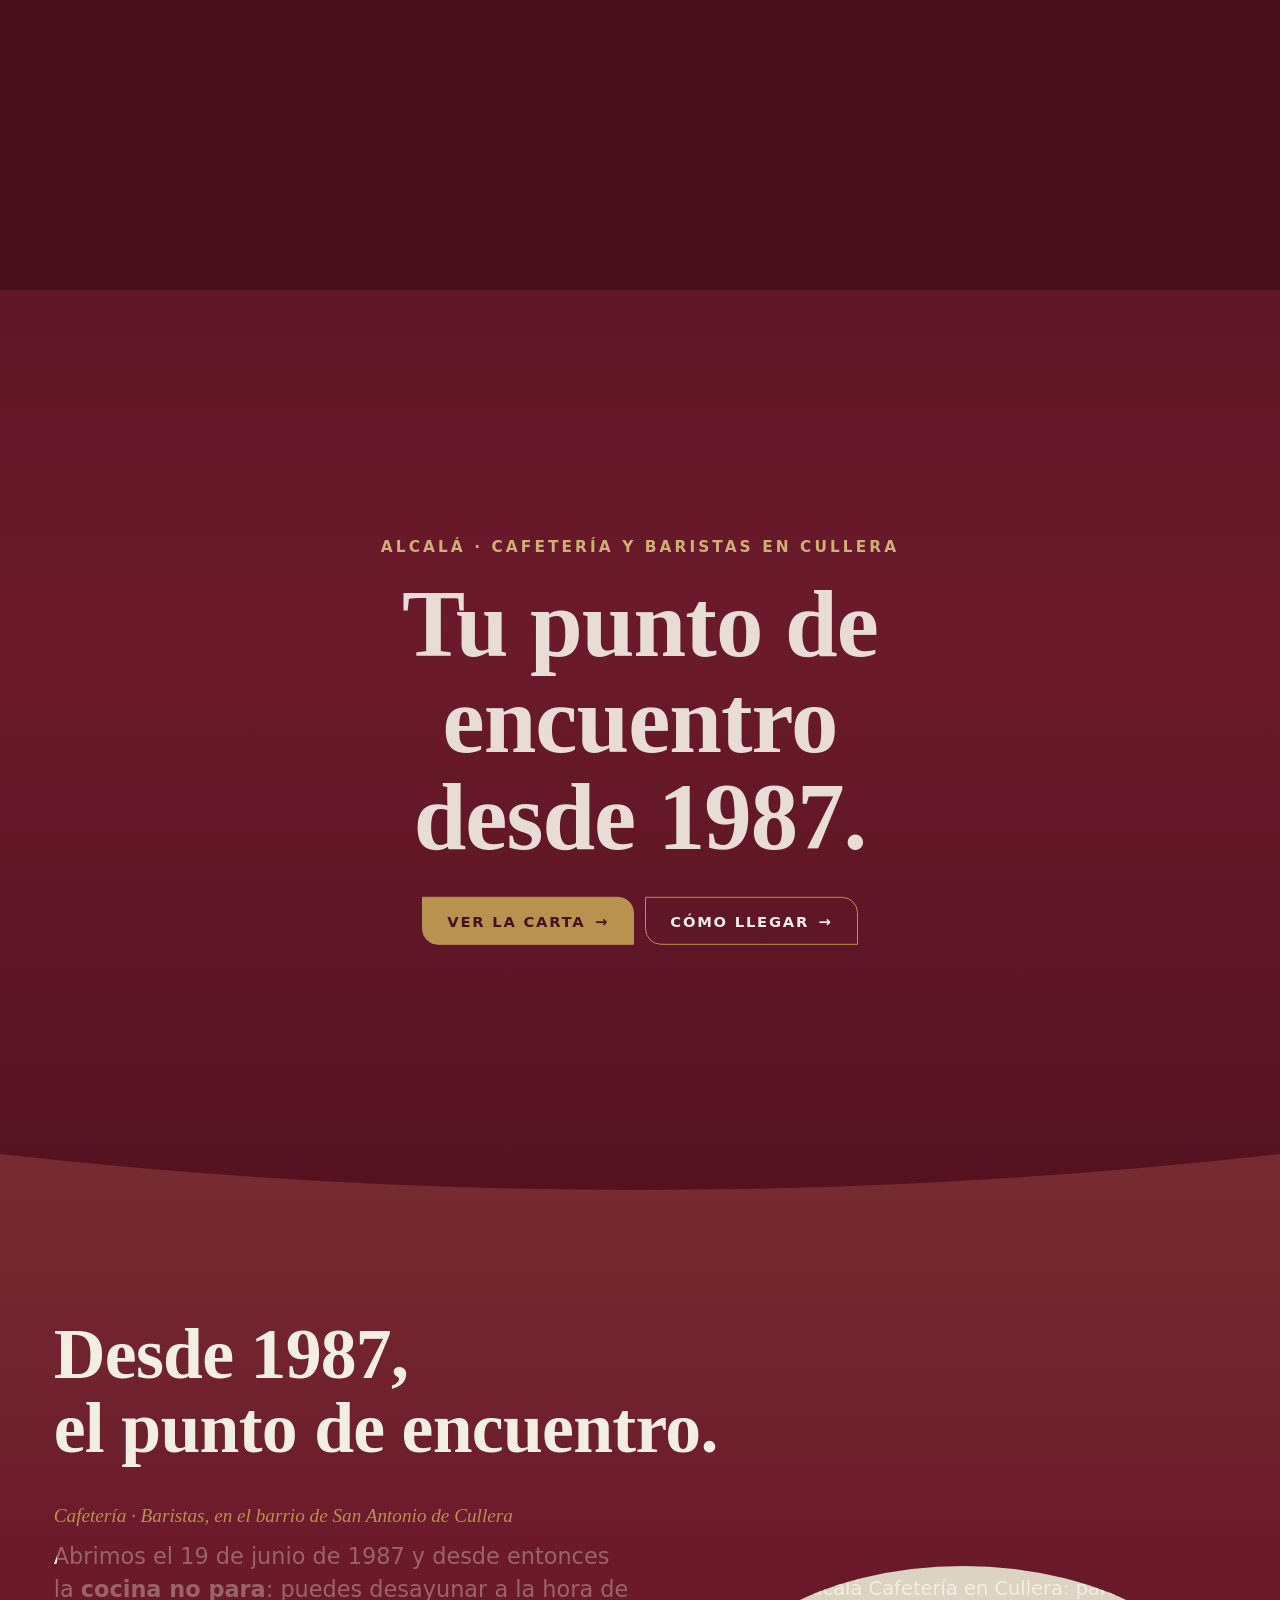
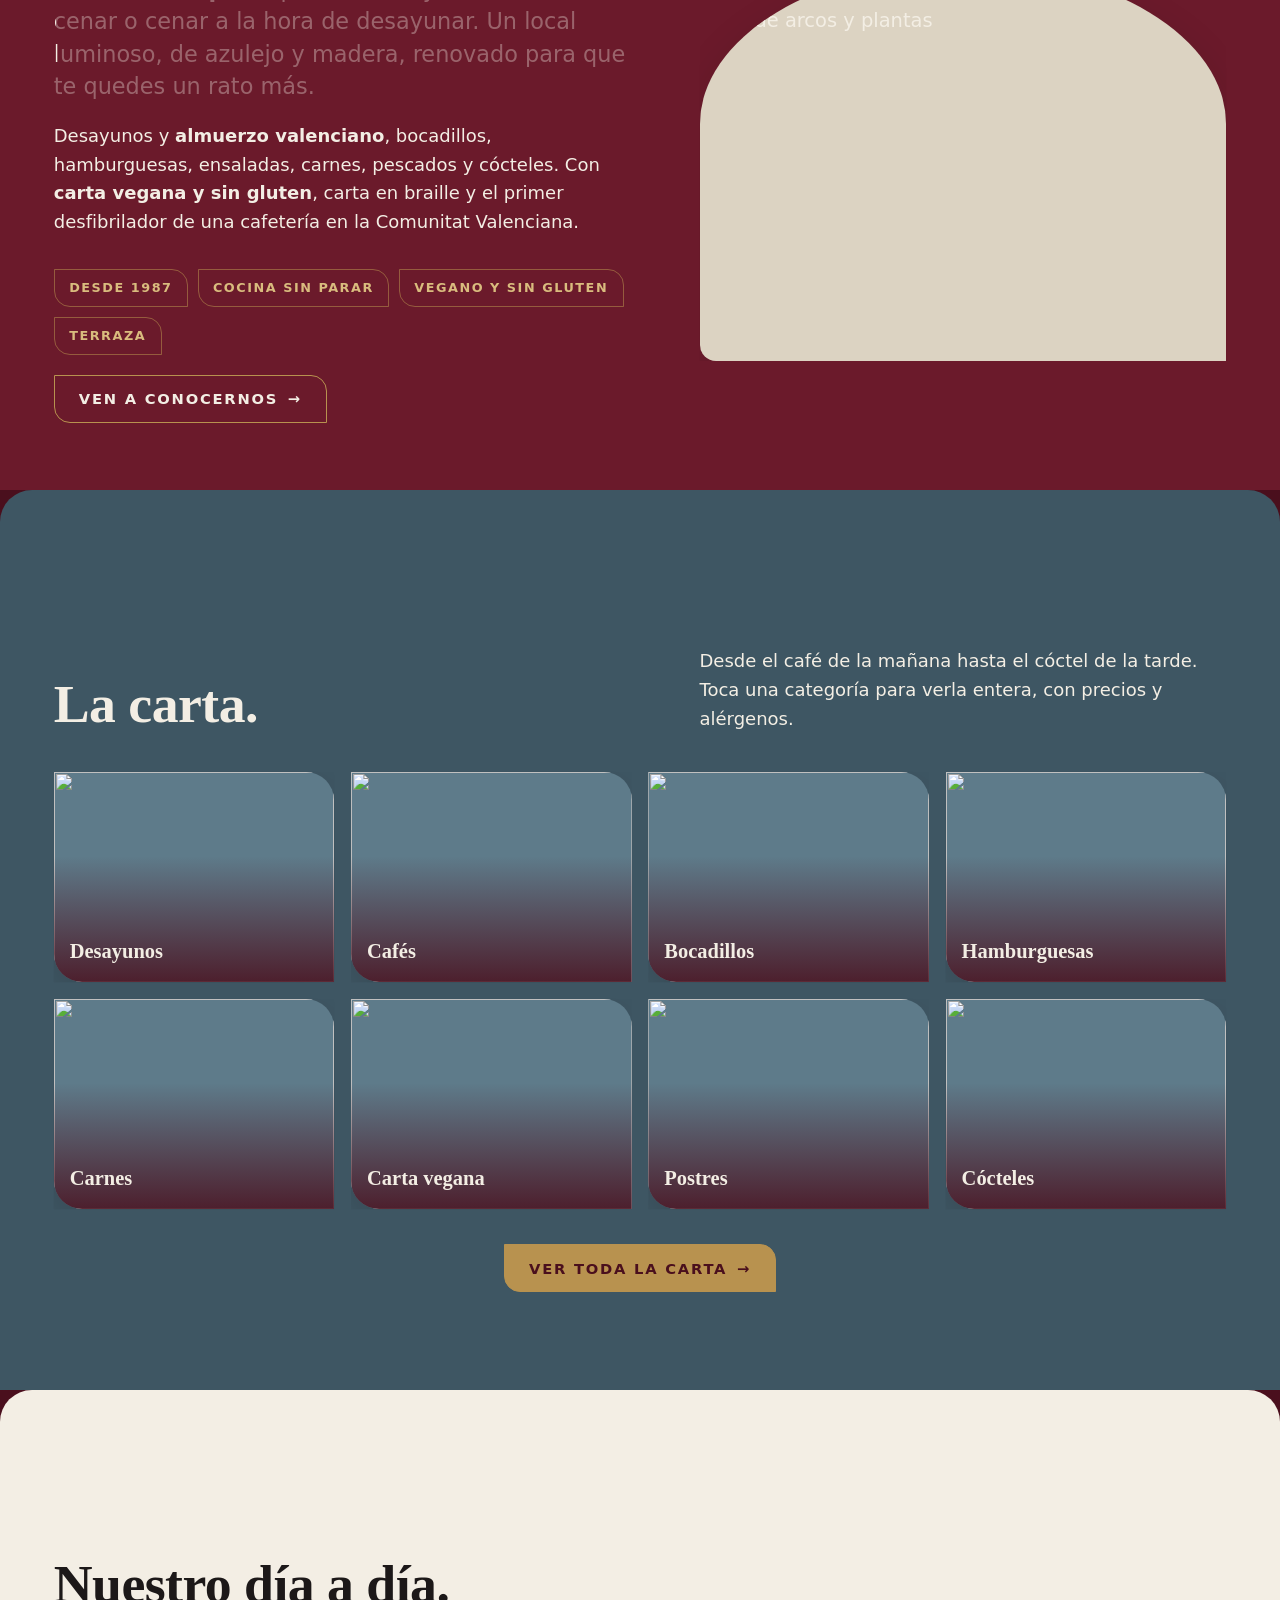
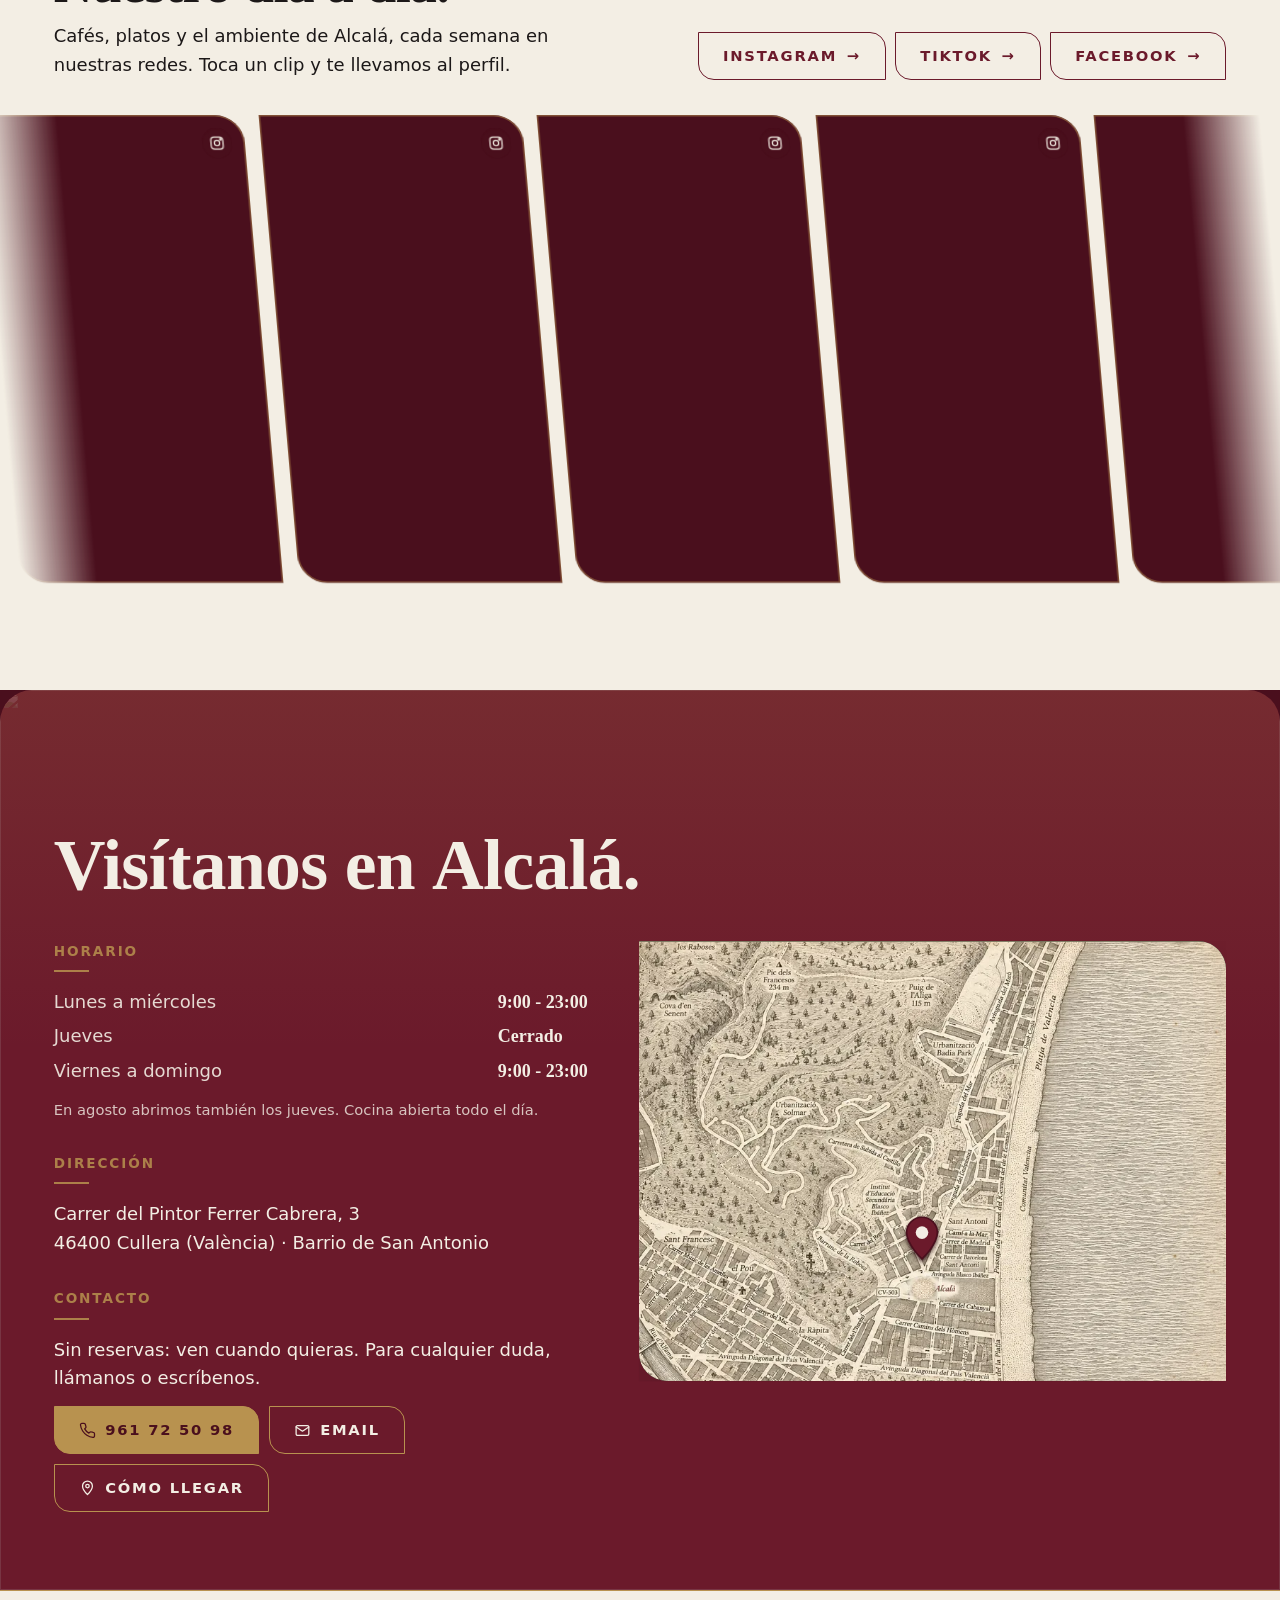
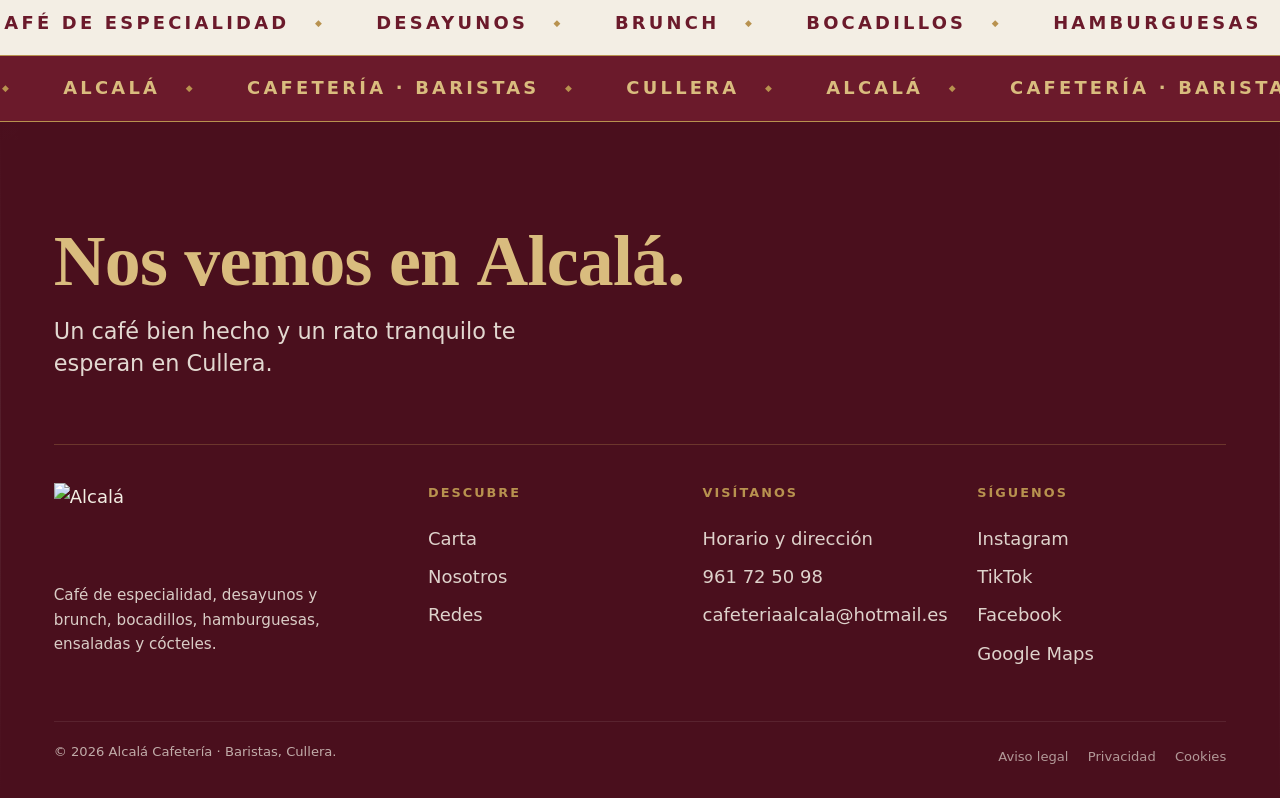
==== commit f4c3083f: "Esquinas tipo logo corregidas y el mismo acabado en los botones El logo tiene redondas las esquinas " ====
--- a/site/index.html
+++ b/site/index.html
@@ -24,8 +24,8 @@
 (function(){ try{ var h = document.documentElement, t = +sessionStorage.getItem('llegada'); sessionStorage.removeItem('llegada');
   if(t && Date.now() - t < 4000) h.className += ' llegada';
   else if(sessionStorage.getItem('telon') === '1' || location.hash || matchMedia('(prefers-reduced-motion: reduce)').matches) h.className += ' sin-telon'; }catch(e){} })();</script>
-<link rel="stylesheet" href="css/base.css?v=16">
-<link rel="stylesheet" href="css/portada.css?v=17">
+<link rel="stylesheet" href="css/base.css?v=17">
+<link rel="stylesheet" href="css/portada.css?v=18">
 <link rel="preload" href="media/logo.svg" as="image">
 <script type="application/ld+json">
 {"@context":"https://schema.org","@graph":[
--- a/site/css/base.css
+++ b/site/css/base.css
@@ -11,9 +11,10 @@
   --azulejo:#5E7B8A; --azulejo-2:#3E5663; --azulejo-3:#7E9AA8;
   --terracota:#C7703F; --carbon:#1C1818; --carbon-2:#3A3333;
 
-  --r-logo:28px 0 28px 0;        /* esquinas del logo: arriba-izq y abajo-der */
-  --r-logo-s:16px 0 16px 0;
-  --r-boton:999px;
+  --r-logo:0 28px 0 28px;        /* esquinas del logo: redondas arriba-der y abajo-izq, rectas las otras dos */
+  --r-logo-s:0 16px 0 16px;
+  --r-boton:0 1rem 0 1rem;       /* botones con el mismo acabado que el logo (antes píldora: 999px) */
+  --r-boton-s:0 .7rem 0 .7rem;   /* lo mismo para chips y botones pequeños */
   --r-lamina:32px;
 
   --lado:clamp(1.2rem,4.2vw,4.5rem);
@@ -265,7 +266,7 @@
 .foto.in{ clip-path:inset(0) }
 .foto img{ width:100%; height:100%; object-fit:cover; transform:translateY(calc((var(--entra,1) - 1) * -6%)) scale(1.08); transition:transform .1s linear }
 .foto--arco{ border-radius:999px 999px var(--r-logo-s) var(--r-logo-s) }
-.foto--arco{ border-radius:50% 50% 16px 0 / 40% 40% 16px 0 }
+.foto--arco{ border-radius:50% 50% 0 16px / 40% 40% 0 16px }
 .marco-oro{ box-shadow:var(--sombra-carta), inset 0 0 0 1.5px rgba(184,146,79,.5) }
 
 /* escritorio: láminas apiladas, se encogen al quedar tapadas */
@@ -309,7 +310,7 @@
 
 /* ====================== flotante de móvil ====================== */
 .flotante{ position:fixed; z-index:90; right:1rem; bottom:1rem; display:none; gap:.5rem }
-.flotante a{ width:52px; height:52px; border-radius:50%; display:grid; place-items:center; background:var(--oro); color:var(--burdeos-2); box-shadow:0 10px 24px -8px rgba(0,0,0,.5) }
+.flotante a{ width:52px; height:52px; border-radius:0 18px 0 18px; display:grid; place-items:center; background:var(--oro); color:var(--burdeos-2); box-shadow:0 10px 24px -8px rgba(0,0,0,.5) }
 .flotante svg{ width:24px; height:24px; fill:none; stroke:currentColor; stroke-width:1.8; stroke-linecap:round; stroke-linejoin:round }
 
 /* ====================== móvil ====================== */
--- a/site/css/portada.css
+++ b/site/css/portada.css
@@ -113,7 +113,7 @@
   filter:drop-shadow(0 3px 2px rgba(40,10,15,.4)) drop-shadow(0 1px 1px rgba(40,10,15,.5)) }
 .mapa__pin path{ fill:var(--burdeos); stroke:var(--burdeos-2); stroke-width:1.2; stroke-linejoin:round }
 .mapa__pin circle{ fill:var(--hueso) }
-.mapa__nota{ position:absolute; right:.8rem; bottom:.8rem; padding:.35rem .7rem; border-radius:999px; background:rgba(74,15,29,.85); color:var(--hueso); font-family:var(--ff-ui); font-weight:700; text-transform:uppercase; letter-spacing:.1em; font-size:.66rem; opacity:0; transform:translateY(4px); transition:opacity .3s, transform .4s var(--lento) }
+.mapa__nota{ position:absolute; right:.8rem; bottom:.8rem; padding:.35rem .7rem; border-radius:var(--r-boton-s); background:rgba(74,15,29,.85); color:var(--hueso); font-family:var(--ff-ui); font-weight:700; text-transform:uppercase; letter-spacing:.1em; font-size:.66rem; opacity:0; transform:translateY(4px); transition:opacity .3s, transform .4s var(--lento) }
 .mapa:hover .mapa__nota, .mapa:focus-visible .mapa__nota{ opacity:1; transform:none }
 @media (hover:none){ .mapa__nota{ opacity:1; transform:none } }
 
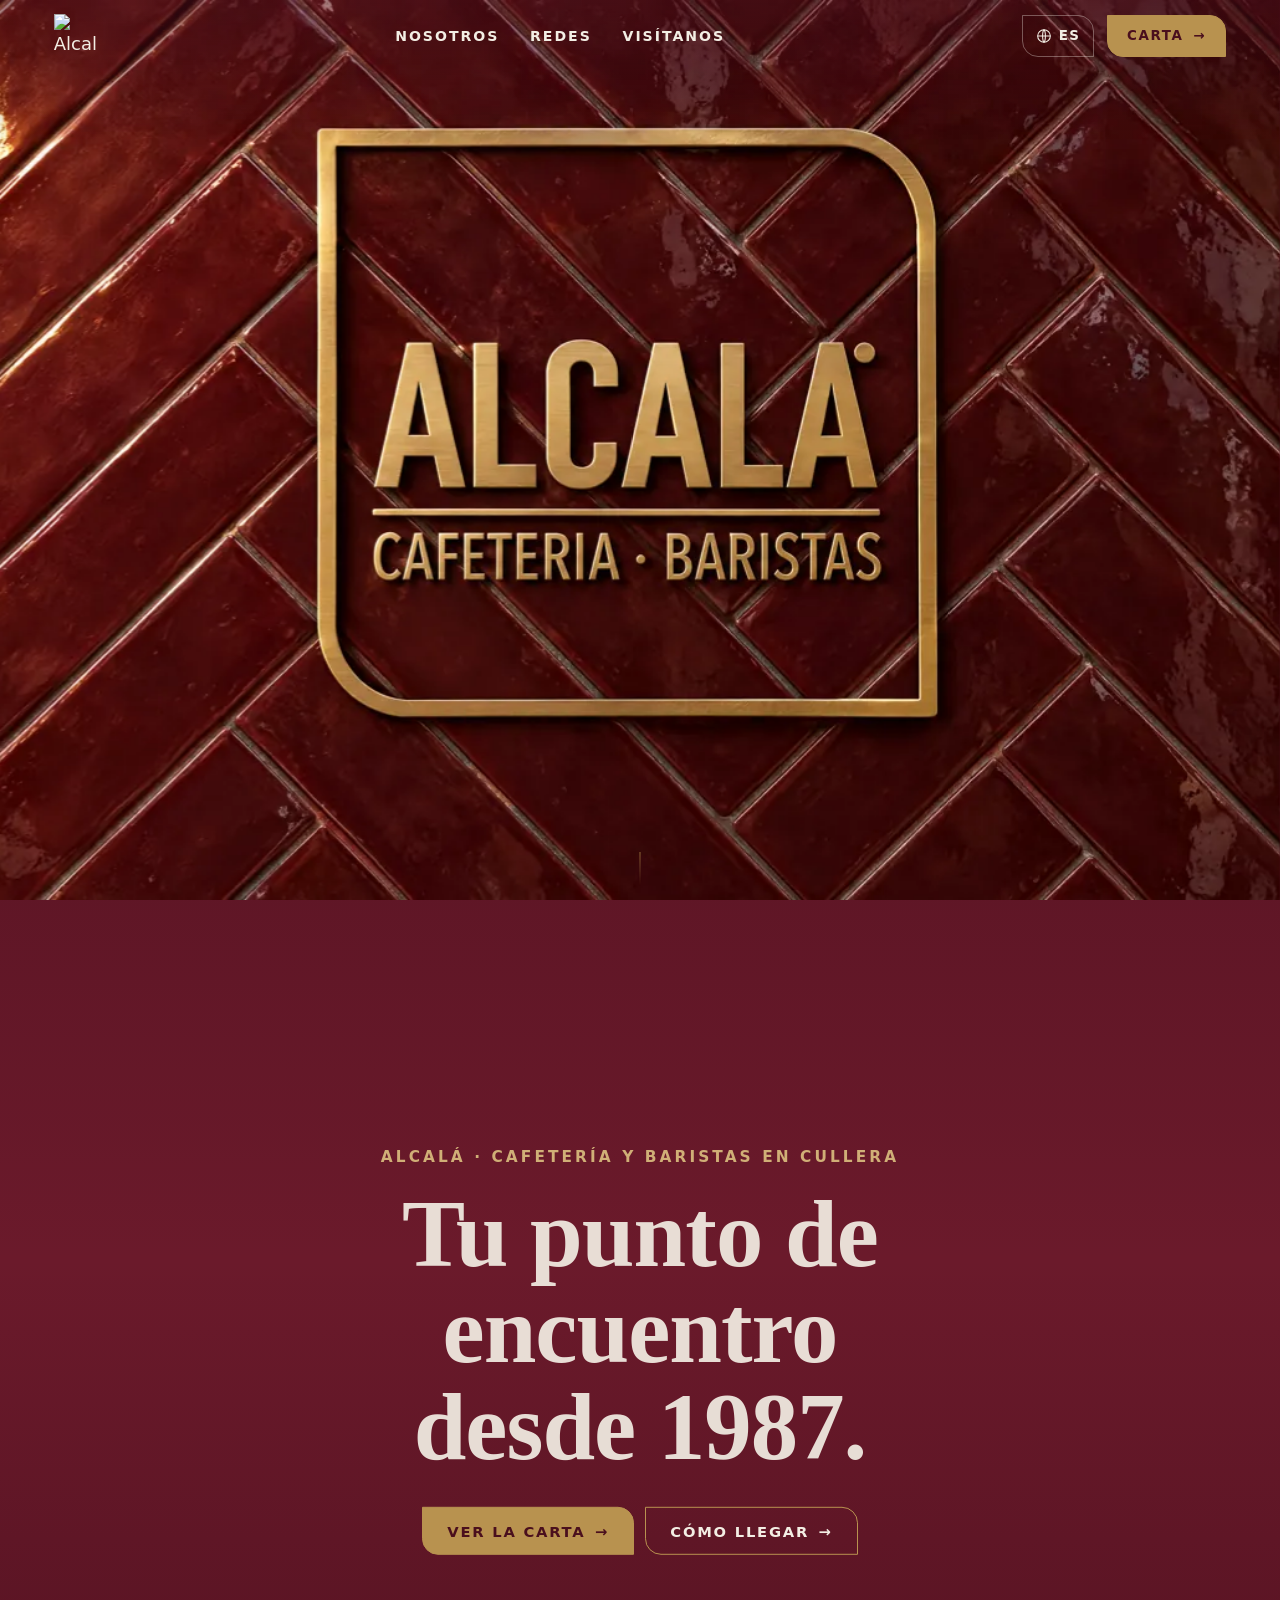
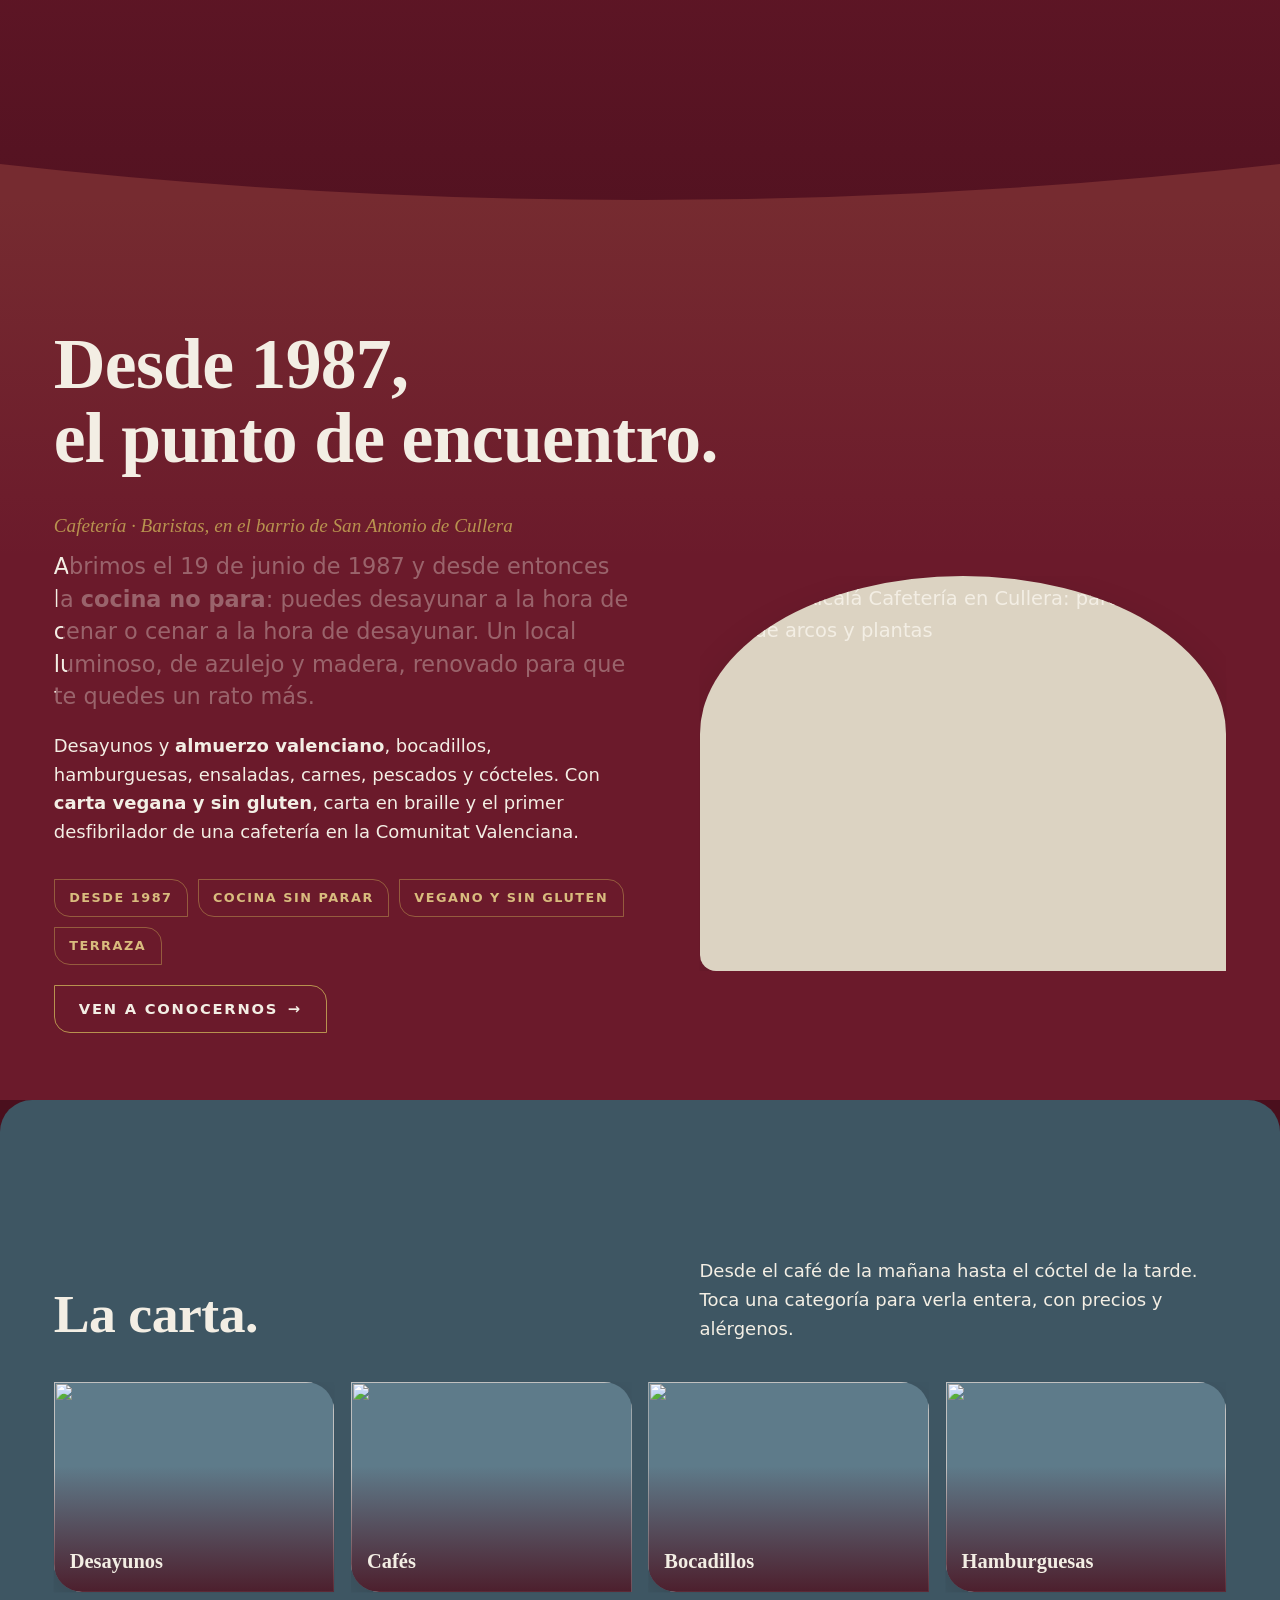
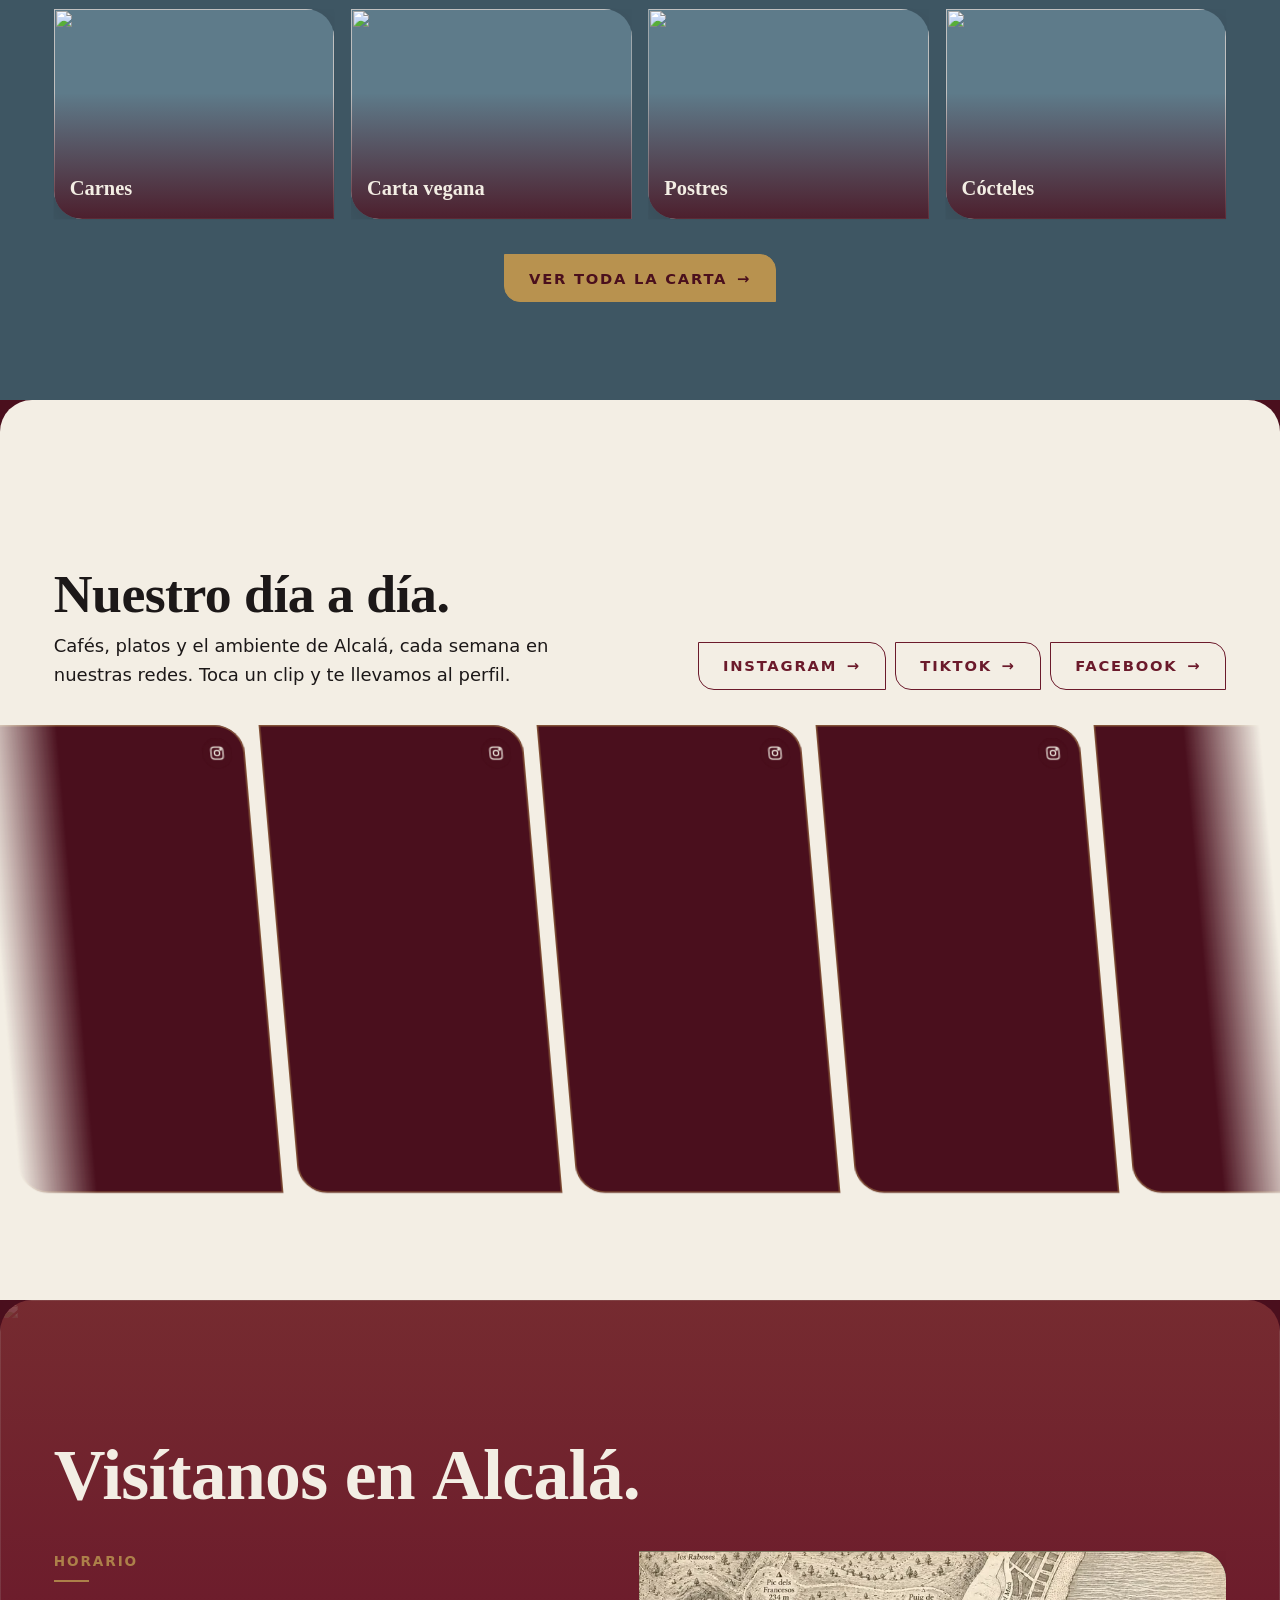
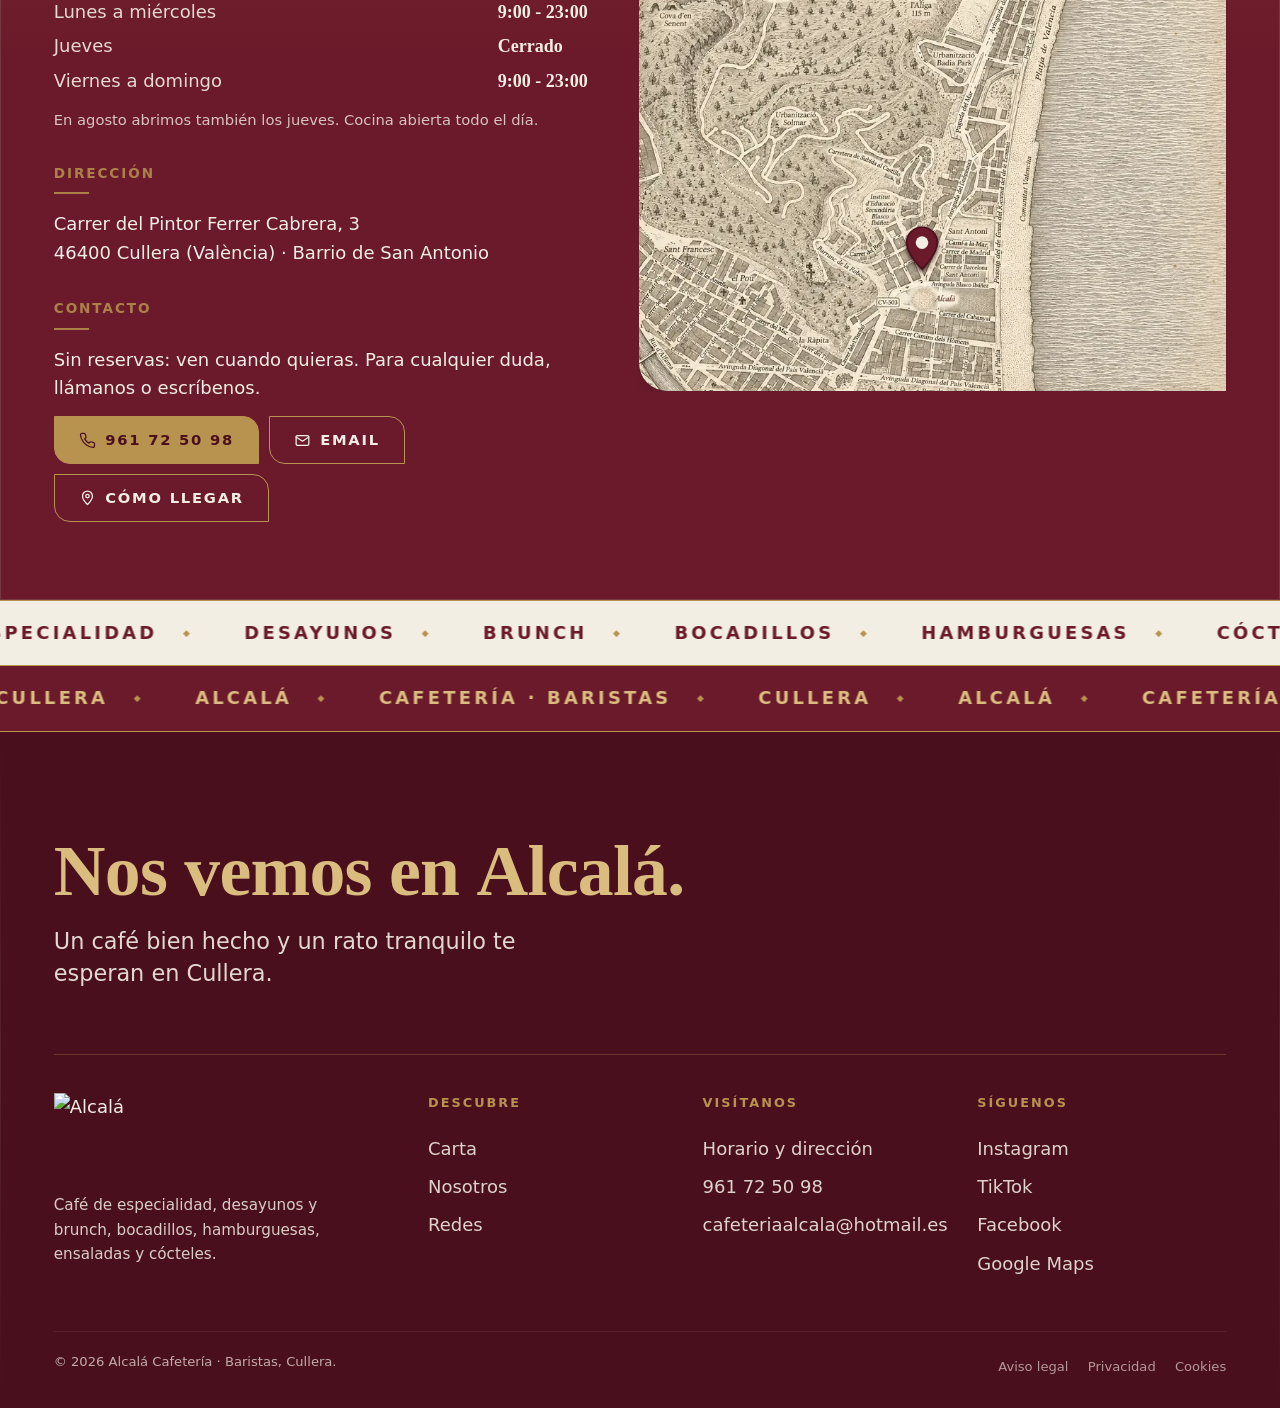
==== commit 31937794: "Portada con una sola foto del logo, que rota cada día Las tres fotos se conservan, pero la primera p" ====
--- a/site/index.html
+++ b/site/index.html
@@ -25,8 +25,22 @@
   if(t && Date.now() - t < 4000) h.className += ' llegada';
   else if(sessionStorage.getItem('telon') === '1' || location.hash || matchMedia('(prefers-reduced-motion: reduce)').matches) h.className += ' sin-telon'; }catch(e){} })();</script>
 <link rel="stylesheet" href="css/base.css?v=17">
-<link rel="stylesheet" href="css/portada.css?v=18">
+<link rel="stylesheet" href="css/portada.css?v=19">
 <link rel="preload" href="media/logo.svg" as="image">
+<script>/* Escena del día: la portada enseña UNA de las tres fotos del logo y va rotando. MODO 'dia' cambia de foto cada
+   día (a medianoche, hora del visitante); MODO 'franja' la elige por la hora: café con leche por la mañana, azulejos
+   burdeos a mediodía y por la tarde, azulejos azules por la noche. ?escena=1|2|3 fuerza una para revisarla.
+   Deja el número en <html data-escena> (el CSS enseña sólo esa capa) y precarga su foto para que no tarde. */
+(function(){ var MODO = 'dia', N = 3, h = document.documentElement, d = new Date(), n;
+  var q = /[?&]escena=([1-3])(?:&|$)/.exec(location.search);
+  if(q) n = +q[1];
+  else if(MODO === 'franja'){ var hh = d.getHours(); n = hh >= 6 && hh < 12 ? 2 : hh >= 12 && hh < 20 ? 1 : 3; }
+  else n = Math.floor((d.getTime() - d.getTimezoneOffset() * 60000) / 86400000) % N + 1;
+  h.setAttribute('data-escena', n);
+  [['(orientation: portrait)', 'v-800.webp 800w, media/escenas/escena-' + n + '-v-1280.webp 1280w', 'v-800'], ['(orientation: landscape)', 'h-1280.webp 1280w, media/escenas/escena-' + n + '-h-2048.webp 2048w', 'h-1280']].forEach(function(m){
+    var l = document.createElement('link'); l.rel = 'preload'; l.as = 'image'; l.media = m[0]; l.href = 'media/escenas/escena-' + n + '-' + m[2] + '.webp';
+    l.setAttribute('imagesrcset', 'media/escenas/escena-' + n + '-' + m[1]); l.setAttribute('imagesizes', '100vw'); l.setAttribute('fetchpriority', 'high'); document.head.appendChild(l); });
+})();</script>
 <script type="application/ld+json">
 {"@context":"https://schema.org","@graph":[
  {"@type":"WebSite","@id":"https://alcalacullera.com/#web","url":"https://alcalacullera.com/","name":"Alcalá Cafetería Baristas","inLanguage":"es"},
@@ -82,14 +96,14 @@
   </div>
 </header>
 
-<!-- escenas: al entrar, sólo el logo en el local (azulejos burdeos); al bajar, el logo aparece en otros rincones y
-     productos de la cafetería, siempre centrado. Tres fotos generadas (originales en imagenes/escenas-logo); la
-     sección es alta y el escenario queda fijo mientras las capas se funden (portada.js escribe --escena, 0 → 2). -->
+<!-- escena: la primera pantalla es sólo el logo en el local, siempre centrado. Hay tres fotos generadas (originales en
+     imagenes/escenas-logo) y se enseña UNA, que va rotando por día (guion «escena del día» de la cabecera, que pone
+     <html data-escena>). Las tres van con carga diferida: las que no tocan no se descargan. Sin JS se ve la primera. -->
 <section class="escenas" id="inicio" aria-label="Alcalá en el local">
   <div class="escenas__fijo">
     <picture class="escenas__capa" style="--i:1">
       <source media="(orientation: portrait)" srcset="media/escenas/escena-1-v-800.webp 800w, media/escenas/escena-1-v-1280.webp 1280w" sizes="100vw">
-      <img src="media/escenas/escena-1-h-1280.webp" srcset="media/escenas/escena-1-h-1280.webp 1280w, media/escenas/escena-1-h-2048.webp 2048w" sizes="100vw" alt="Logo en latón sobre azulejos burdeos" width="2048" height="1158" fetchpriority="high">
+      <img src="media/escenas/escena-1-h-1280.webp" srcset="media/escenas/escena-1-h-1280.webp 1280w, media/escenas/escena-1-h-2048.webp 2048w" sizes="100vw" alt="Logo en latón sobre azulejos burdeos" width="2048" height="1158" loading="lazy">
     </picture>
     <picture class="escenas__capa" style="--i:2">
       <source media="(orientation: portrait)" srcset="media/escenas/escena-2-v-800.webp 800w, media/escenas/escena-2-v-1280.webp 1280w" sizes="100vw">
@@ -303,6 +317,6 @@
 </script>
 <script src="lib/lenis.min.js" defer></script>
 <script src="js/base.js?v=12" defer></script>
-<script src="js/portada.js?v=9" defer></script>
+<script src="js/portada.js?v=10" defer></script>
 </body>
 </html>
--- a/site/css/portada.css
+++ b/site/css/portada.css
@@ -17,26 +17,24 @@
 .presenta.lamina{ border-radius:0 }
 @media (prefers-reduced-motion:reduce){ .hero-arco{ animation:none; transform:none } }
 
-/* ---------- escenas: el logo en el local, siempre centrado ----------
-   Sección alta (poco más de media pantalla por escena) con un escenario fijo de 100svh. Las tres fotos van
-   apiladas; portada.js escribe --escena (0 → 2) y cada capa i se funde cuando --escena pasa de i − 2 a i − 1,
-   con un corte casi seco. Al cargar, la primera escena «llega» desde cerca y desenfocada
-   (.escenas--entra, que pone base.js cuando el telón se va). Con «reducir movimiento» se ve la primera escena fija. */
-.escenas{ position:relative; z-index:1; height:calc(100lvh + 2 * var(--escena-paso, 55svh)); background:var(--burdeos-2) }   /* pantalla grande + (escenas − 1) × paso: el recorrido no cambia al recogerse la barra del móvil */
+/* ---------- escena: el logo en el local, siempre centrado ----------
+   Una pantalla con UNA de las tres fotos del logo: el guion de la cabecera deja el número en <html data-escena> (rota
+   por día) y aquí sólo se enseña esa capa; las otras quedan con display:none y, como van con carga diferida, ni se
+   descargan. Sin JS se ve la primera. Al cargar, la foto «llega» desde cerca y desenfocada (.escenas--entra, que pone
+   base.js cuando el telón se va). portada.js escribe --escena (0 → 1 mientras la pantalla se va) para apagar la
+   flecha de scroll. */
+.escenas{ position:relative; z-index:1; height:100vh; height:100lvh; min-height:560px; background:var(--burdeos-2) }   /* lvh: no cambia al recogerse la barra del móvil */
 .escenas__fijo{ position:sticky; top:0; height:100vh; height:100dvh; min-height:560px; overflow:hidden }   /* dvh: sigue a la barra del navegador del móvil; con svh asomaba una franja abajo al recogerse */
-.escenas__capa{ position:absolute; inset:0; display:block; visibility:hidden; --t:clamp(0, var(--escena,0) - (var(--i) - 2), 1);   /* la capa i se funde cuando --escena pasa de i − 2 a i − 1 (la 2 en 0 → 1, la 3 en 1 → 2) */
-  opacity:clamp(0, (var(--t) - .46) / .08, 1);   /* corte casi seco: el fundido dura el 8 % del paso, en su mitad */
-  will-change:opacity }
+.escenas__capa{ position:absolute; inset:0; display:none }
+html:not([data-escena]) .escenas__capa:nth-of-type(1), html[data-escena="1"] .escenas__capa:nth-of-type(1),
+html[data-escena="2"] .escenas__capa:nth-of-type(2), html[data-escena="3"] .escenas__capa:nth-of-type(3){ display:block }
 .escenas__fijo::after{ content:""; position:absolute; inset:0 0 auto 0; height:140px; background:linear-gradient(180deg, rgba(74,15,29,.5), rgba(74,15,29,0)); pointer-events:none }   /* para que la barra se lea sobre las fotos claras */
-.escenas__capa.viva, .escenas:not(.escenas--js) .escenas__capa:first-child{ visibility:visible }   /* sólo la actual y la que entra (portada.js); sin JS, la primera */
-.escenas__capa:first-child{ opacity:1 }
 .escenas__capa img{ width:100%; height:100%; object-fit:cover; object-position:50% 50%; display:block }
-.escenas .hero__scroll{ opacity:calc(.7 * clamp(0, 1 - var(--escena,0) * 2, 1)) }
-.escenas--entra .escenas__capa:first-child{ animation:escenaLlega 1.6s var(--lento) .2s both }
+.escenas .hero__scroll{ opacity:calc(.7 * clamp(0, 1 - var(--escena,0) * 4, 1)) }
+.escenas--entra .escenas__capa{ animation:escenaLlega 1.6s var(--lento) .2s both }
 @keyframes escenaLlega{ from{ transform:scale(1.6); filter:blur(14px); opacity:0 } 35%{ opacity:1 } to{ transform:scale(1); filter:blur(0); opacity:1 } }
 @media (prefers-reduced-motion:reduce){
-  .escenas{ height:100vh; height:100dvh }
-  .escenas__capa{ display:none } .escenas__capa:first-child{ display:block; animation:none; opacity:1; transform:none }
+  .escenas--entra .escenas__capa{ animation:none }
 }
 
 /* ---------- presentación: lectura por scroll (paso 6) ----------
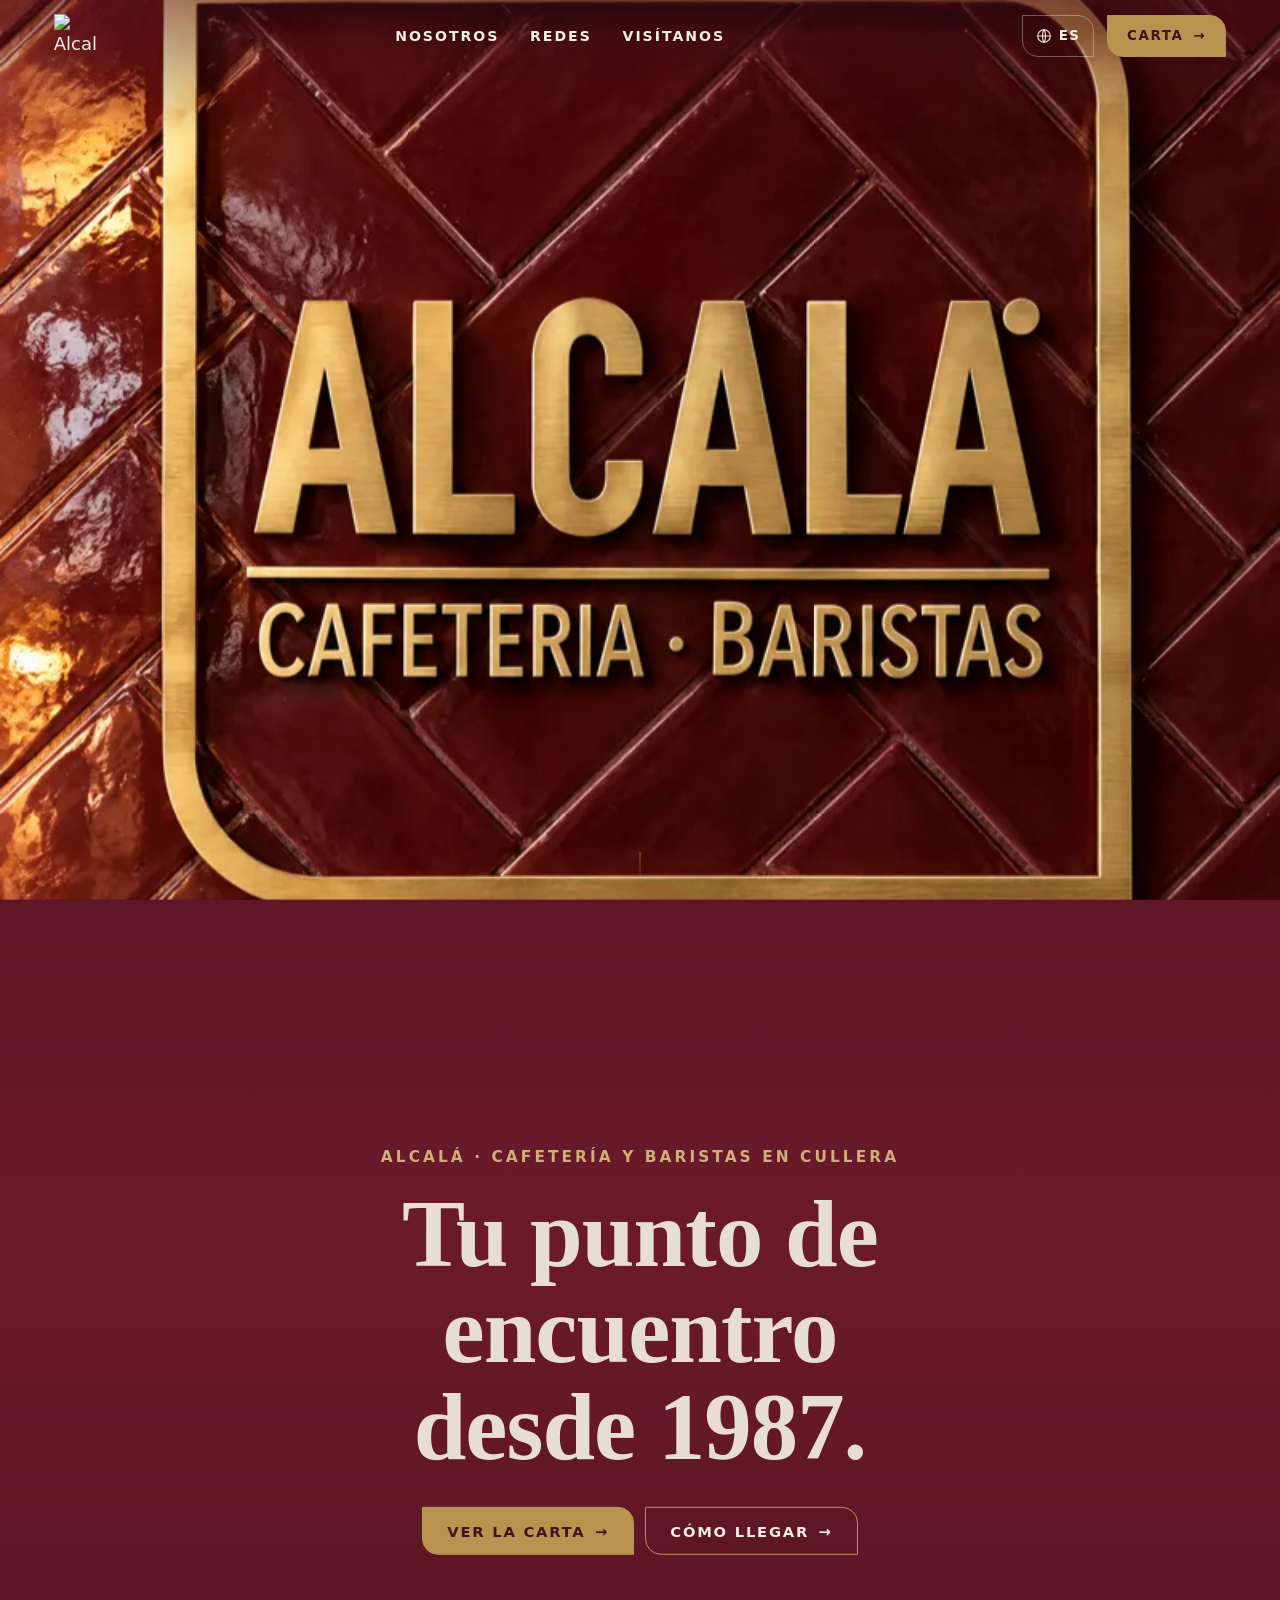
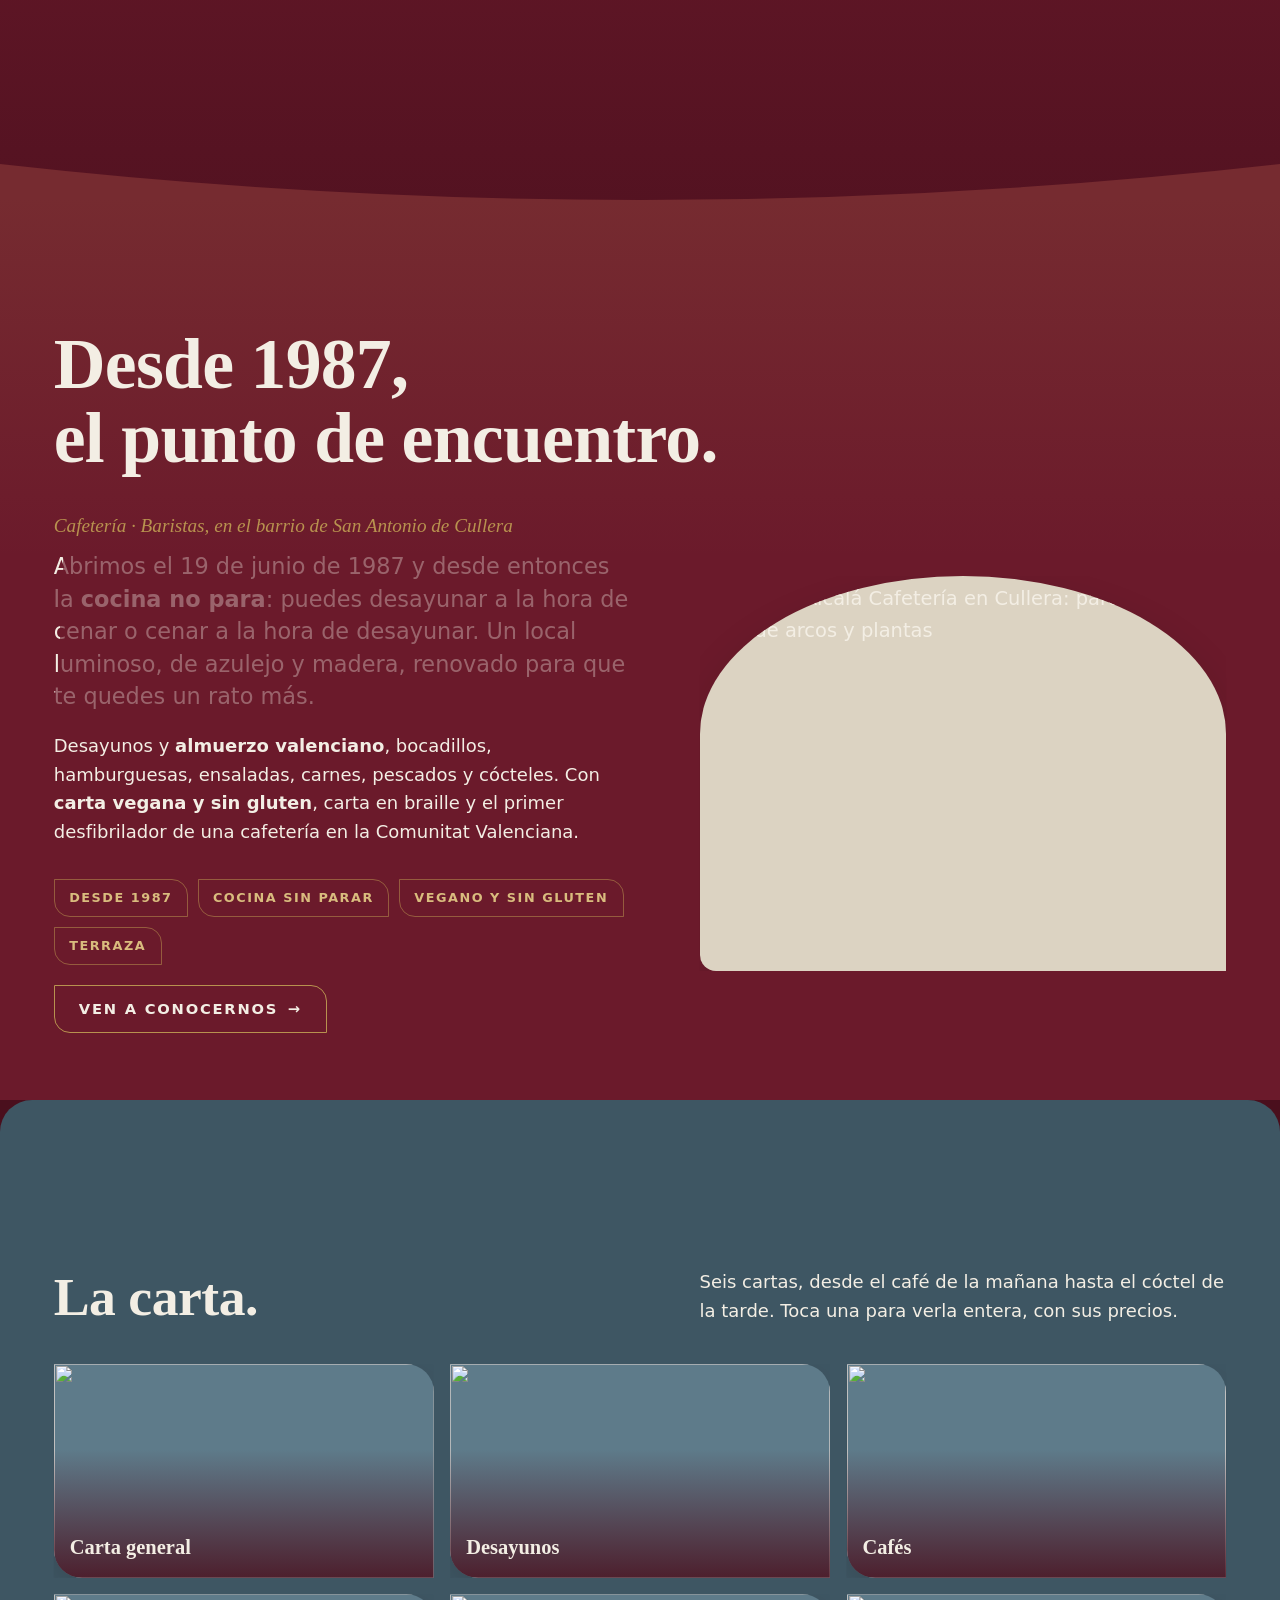
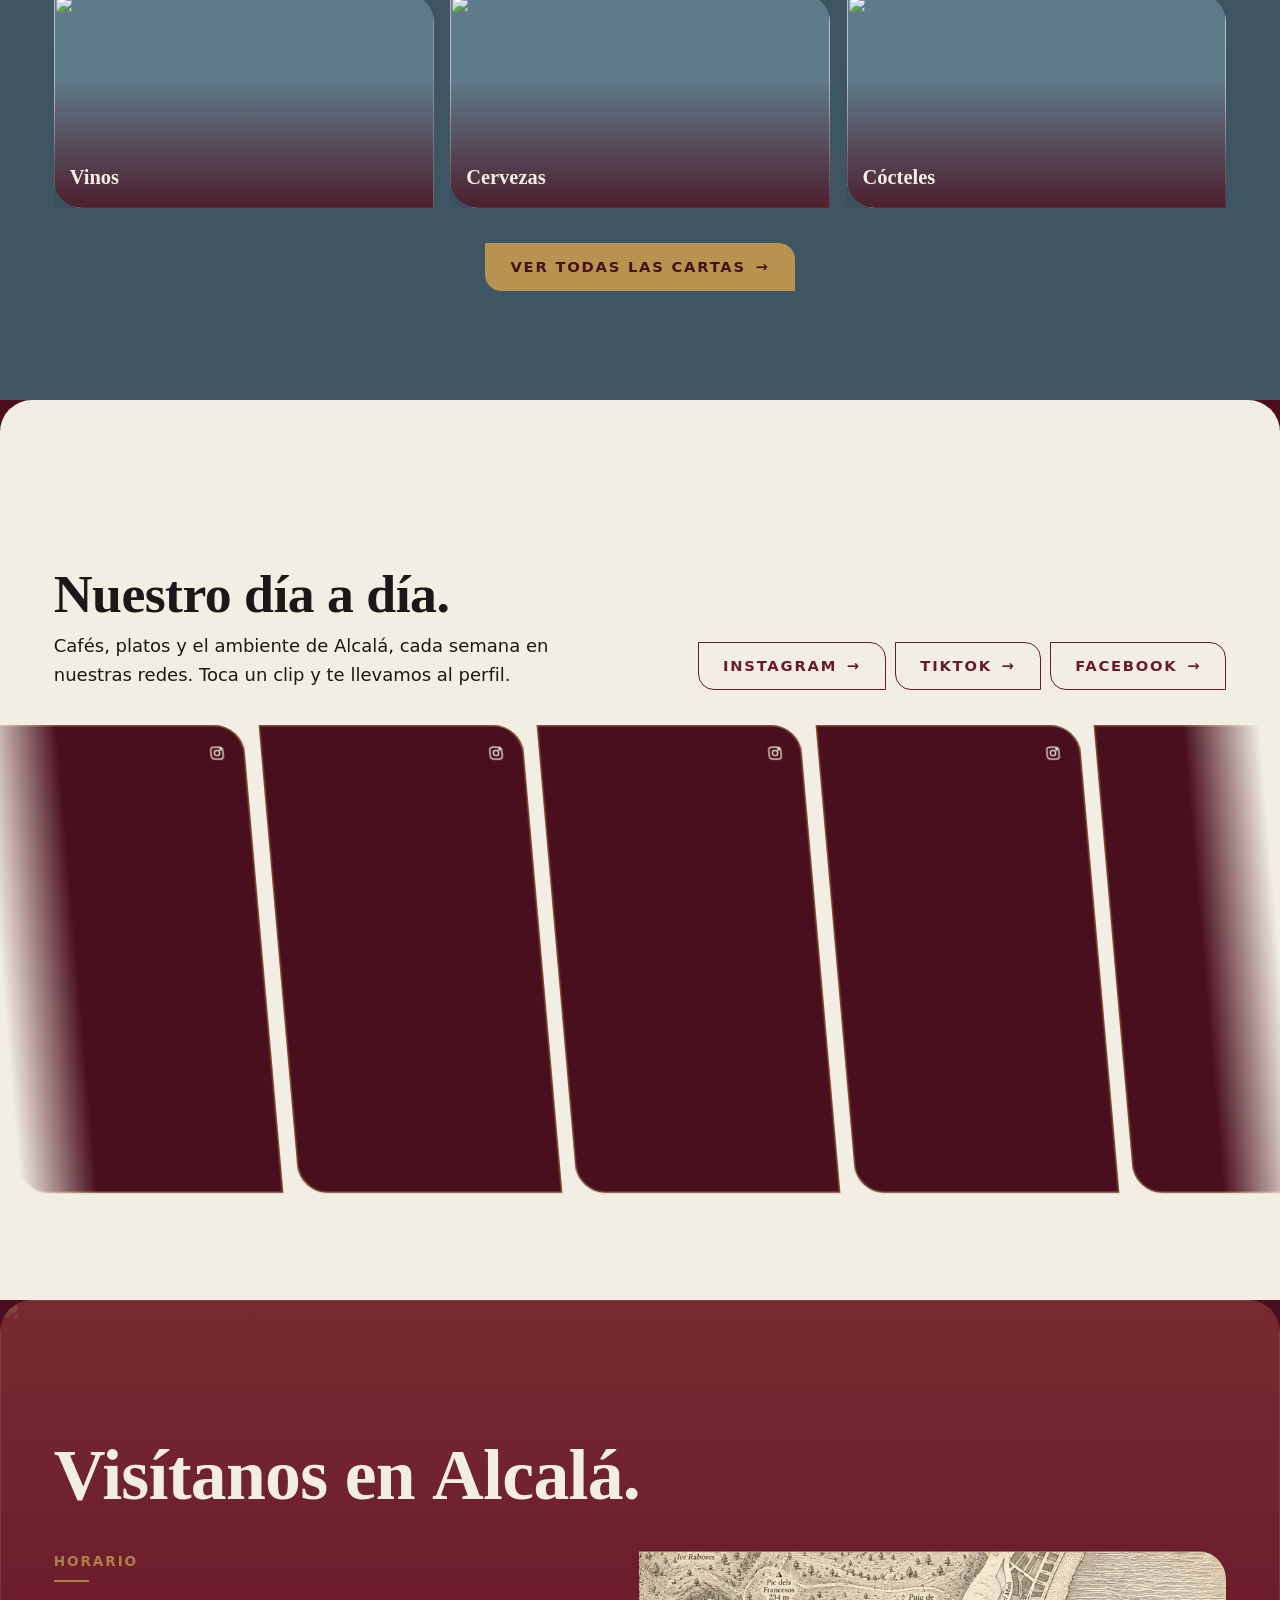
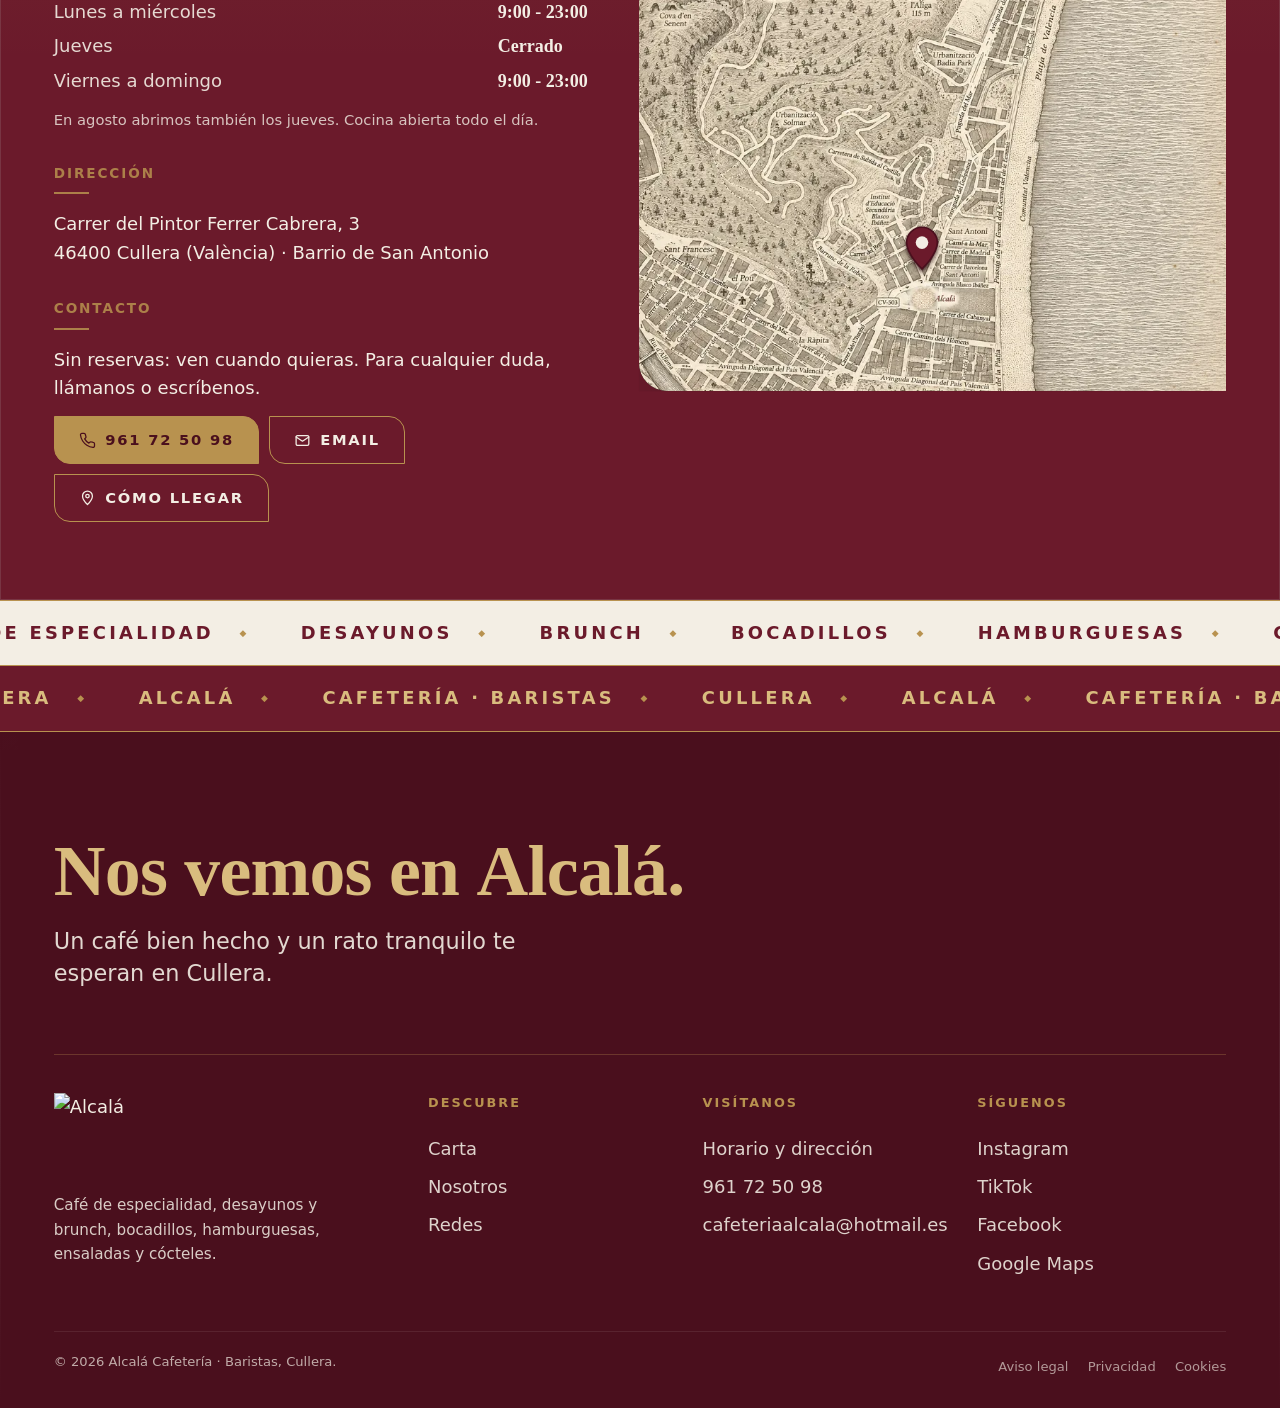
==== commit 5e248cba: "Seis cartas con datos reales, selector de carta y foto de plato en diálogo Datos: las seis cartas de" ====
--- a/site/index.html
+++ b/site/index.html
@@ -25,7 +25,7 @@
   if(t && Date.now() - t < 4000) h.className += ' llegada';
   else if(sessionStorage.getItem('telon') === '1' || location.hash || matchMedia('(prefers-reduced-motion: reduce)').matches) h.className += ' sin-telon'; }catch(e){} })();</script>
 <link rel="stylesheet" href="css/base.css?v=17">
-<link rel="stylesheet" href="css/portada.css?v=19">
+<link rel="stylesheet" href="css/portada.css?v=20">
 <link rel="preload" href="media/logo.svg" as="image">
 <script>/* Escena del día: la portada enseña UNA de las tres fotos del logo y va rotando. MODO 'dia' cambia de foto cada
    día (a medianoche, hora del visitante); MODO 'franja' la elige por la hora: café con leche por la mañana, azulejos
@@ -160,19 +160,17 @@
     <div class="caja lamina__in">
       <div class="cartaDest__cab">
         <h2 class="titular t-l" id="t-carta">La carta.</h2>
-        <p class="rv">Desde el café de la mañana hasta el cóctel de la tarde. Toca una categoría para verla entera, con precios y alérgenos.</p>
-      </div>
-      <ul class="categorias" aria-label="Categorías de la carta">
-        <li class="rv" style="--d:.1s"><a class="cat" href="carta/#desayunos"><img src="media/carta/desayunos.webp" alt="" width="800" height="603" loading="lazy"><span>Desayunos</span></a></li>
-        <li class="rv" style="--d:.2s"><a class="cat" href="carta/#cafes"><img src="media/carta/cafes.webp" alt="" width="800" height="603" loading="lazy"><span>Cafés</span></a></li>
-        <li class="rv" style="--d:.3s"><a class="cat" href="carta/#bocadillos"><img src="media/carta/bocadillos.webp" alt="" width="800" height="603" loading="lazy"><span>Bocadillos</span></a></li>
-        <li class="rv" style="--d:.4s"><a class="cat" href="carta/#hamburguesas"><img src="media/carta/hamburguesas.webp" alt="" width="800" height="603" loading="lazy"><span>Hamburguesas</span></a></li>
-        <li class="rv" style="--d:.5s"><a class="cat" href="carta/#carnes"><img src="media/carta/carnes.webp" alt="" width="800" height="603" loading="lazy"><span>Carnes</span></a></li>
-        <li class="rv" style="--d:.6s"><a class="cat" href="carta/#vegana"><img src="media/carta/vegana.webp" alt="" width="800" height="603" loading="lazy"><span>Carta vegana</span></a></li>
-        <li class="rv" style="--d:.7s"><a class="cat" href="carta/#postres"><img src="media/carta/postres.webp" alt="" width="800" height="603" loading="lazy"><span>Postres</span></a></li>
-        <li class="rv" style="--d:.8s"><a class="cat" href="carta/#cocteles"><img src="media/carta/cocteles.webp" alt="" width="800" height="603" loading="lazy"><span>Cócteles</span></a></li>
+        <p class="rv">Seis cartas, desde el café de la mañana hasta el cóctel de la tarde. Toca una para verla entera, con sus precios.</p>
+      </div>
+      <ul class="categorias categorias--cartas" aria-label="Las cartas">
+        <li class="rv" style="--d:.1s"><a class="cat" href="carta/?c=general"><img src="media/carta/hamburguesas.webp" alt="" width="800" height="603" loading="lazy"><span>Carta general</span></a></li>
+        <li class="rv" style="--d:.2s"><a class="cat" href="carta/?c=desayunos"><img src="media/carta/desayunos.webp" alt="" width="800" height="603" loading="lazy"><span>Desayunos</span></a></li>
+        <li class="rv" style="--d:.3s"><a class="cat" href="carta/?c=cafes"><img src="media/carta/cafes.webp" alt="" width="800" height="603" loading="lazy"><span>Cafés</span></a></li>
+        <li class="rv" style="--d:.4s"><a class="cat" href="carta/?c=vinos"><img src="media/carta/vinos.webp" alt="" width="800" height="603" loading="lazy"><span>Vinos</span></a></li>
+        <li class="rv" style="--d:.5s"><a class="cat" href="carta/?c=cervezas"><img src="media/carta/cervezas.webp" alt="" width="800" height="603" loading="lazy"><span>Cervezas</span></a></li>
+        <li class="rv" style="--d:.6s"><a class="cat" href="carta/?c=cocteles"><img src="media/carta/cocteles.webp" alt="" width="800" height="603" loading="lazy"><span>Cócteles</span></a></li>
       </ul>
-      <div class="cartaDest__pie rv" style="--d:.9s"><a class="btn btn--lleno" href="carta/">Ver toda la carta</a></div>
+      <div class="cartaDest__pie rv" style="--d:.7s"><a class="btn btn--lleno" href="carta/">Ver todas las cartas</a></div>
     </div>
   </section>
 
--- a/site/css/portada.css
+++ b/site/css/portada.css
@@ -61,6 +61,7 @@
 .cartaDest__cab{ display:flex; align-items:flex-end; justify-content:space-between; gap:1.5rem; flex-wrap:wrap; margin-bottom:clamp(1.4rem,3vw,2.4rem) }
 .cartaDest__cab p{ max-width:46ch; opacity:.9 }
 .categorias{ display:grid; grid-template-columns:repeat(4,1fr); gap:clamp(.7rem,1.3vw,1.2rem) }
+@media (min-width:900px){ .categorias--cartas{ grid-template-columns:repeat(3,1fr) } .categorias--cartas .cat{ aspect-ratio:16/9 } }   /* las seis cartas: tres por fila */
 .cat{ position:relative; display:block; aspect-ratio:4/3; overflow:hidden; border-radius:var(--r-logo); background:var(--azulejo); box-shadow:var(--sombra-carta);
   clip-path:inset(12% 0 0); transition:transform .5s var(--lento), clip-path 1.1s var(--lento); transition-delay:0s, var(--d,0s) }   /* entra destapándose por arriba, 100 ms entre fotos */
 .in .cat{ clip-path:inset(0) }
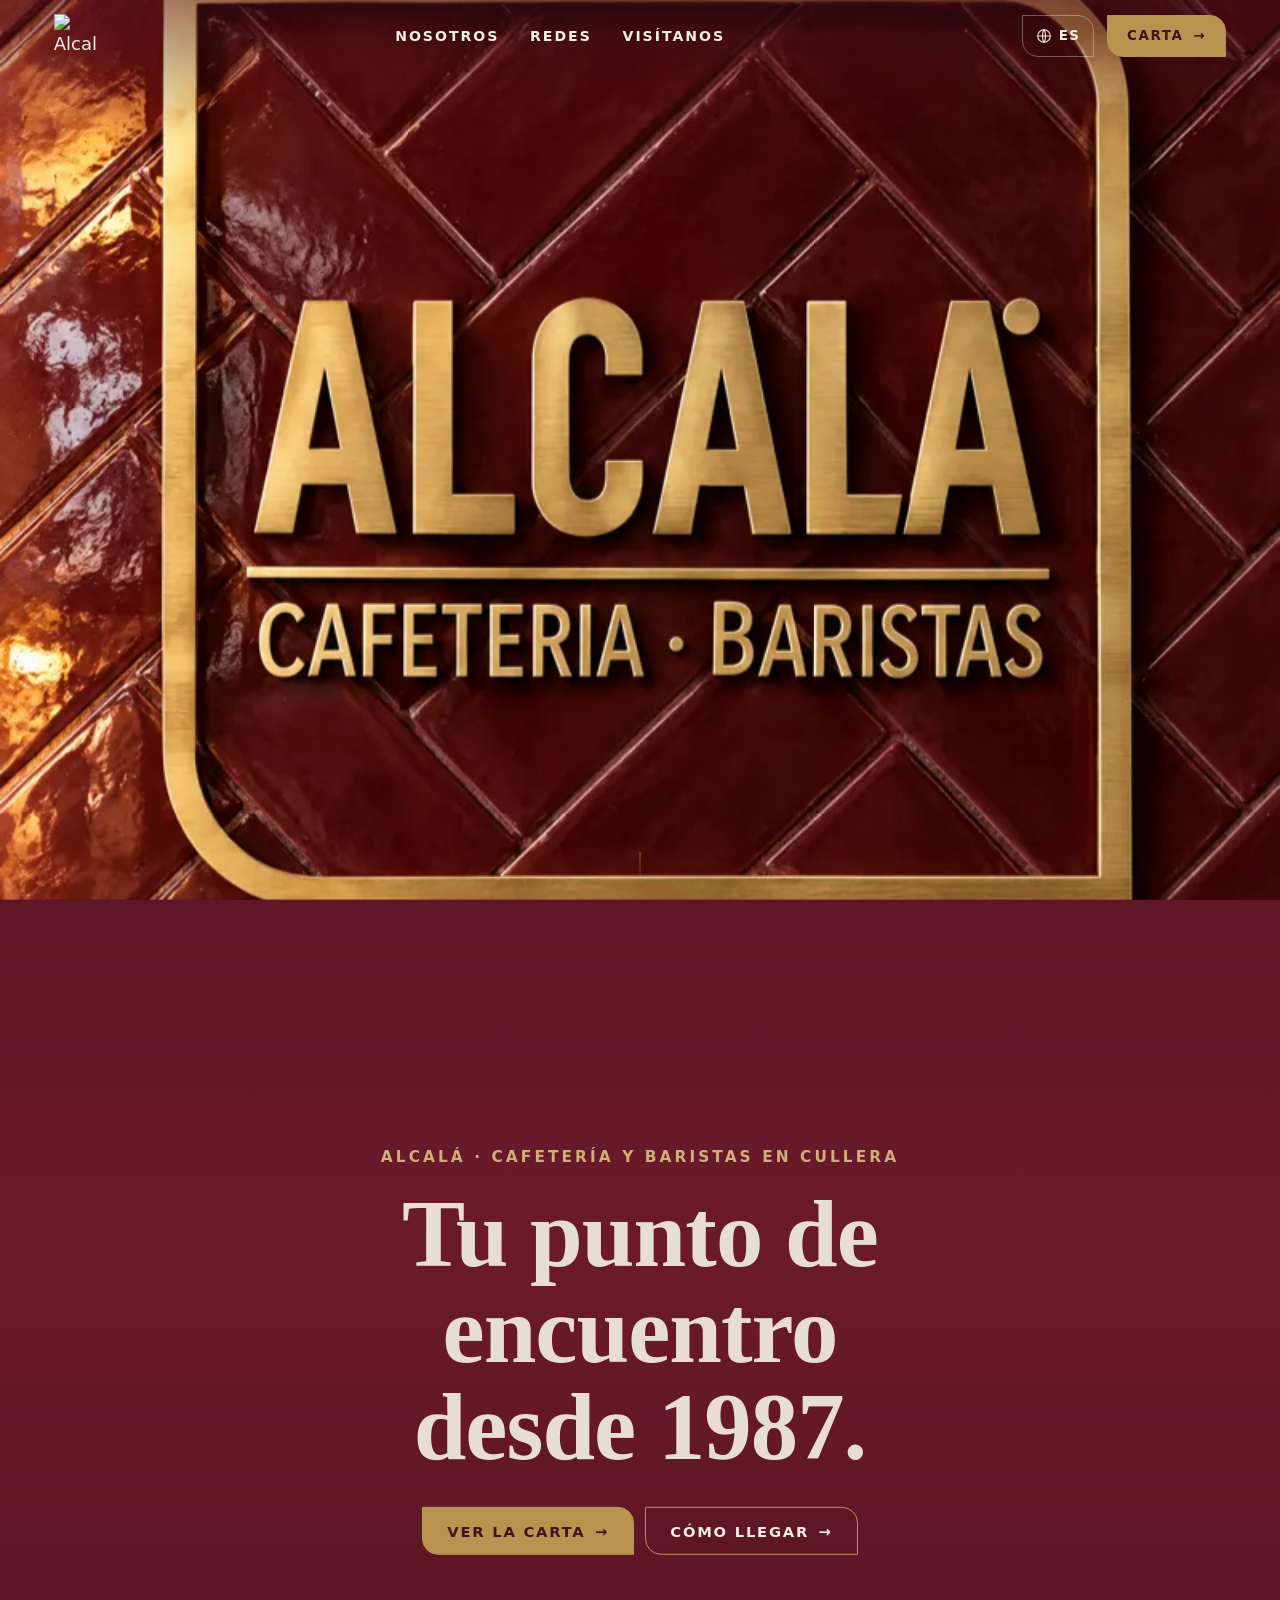
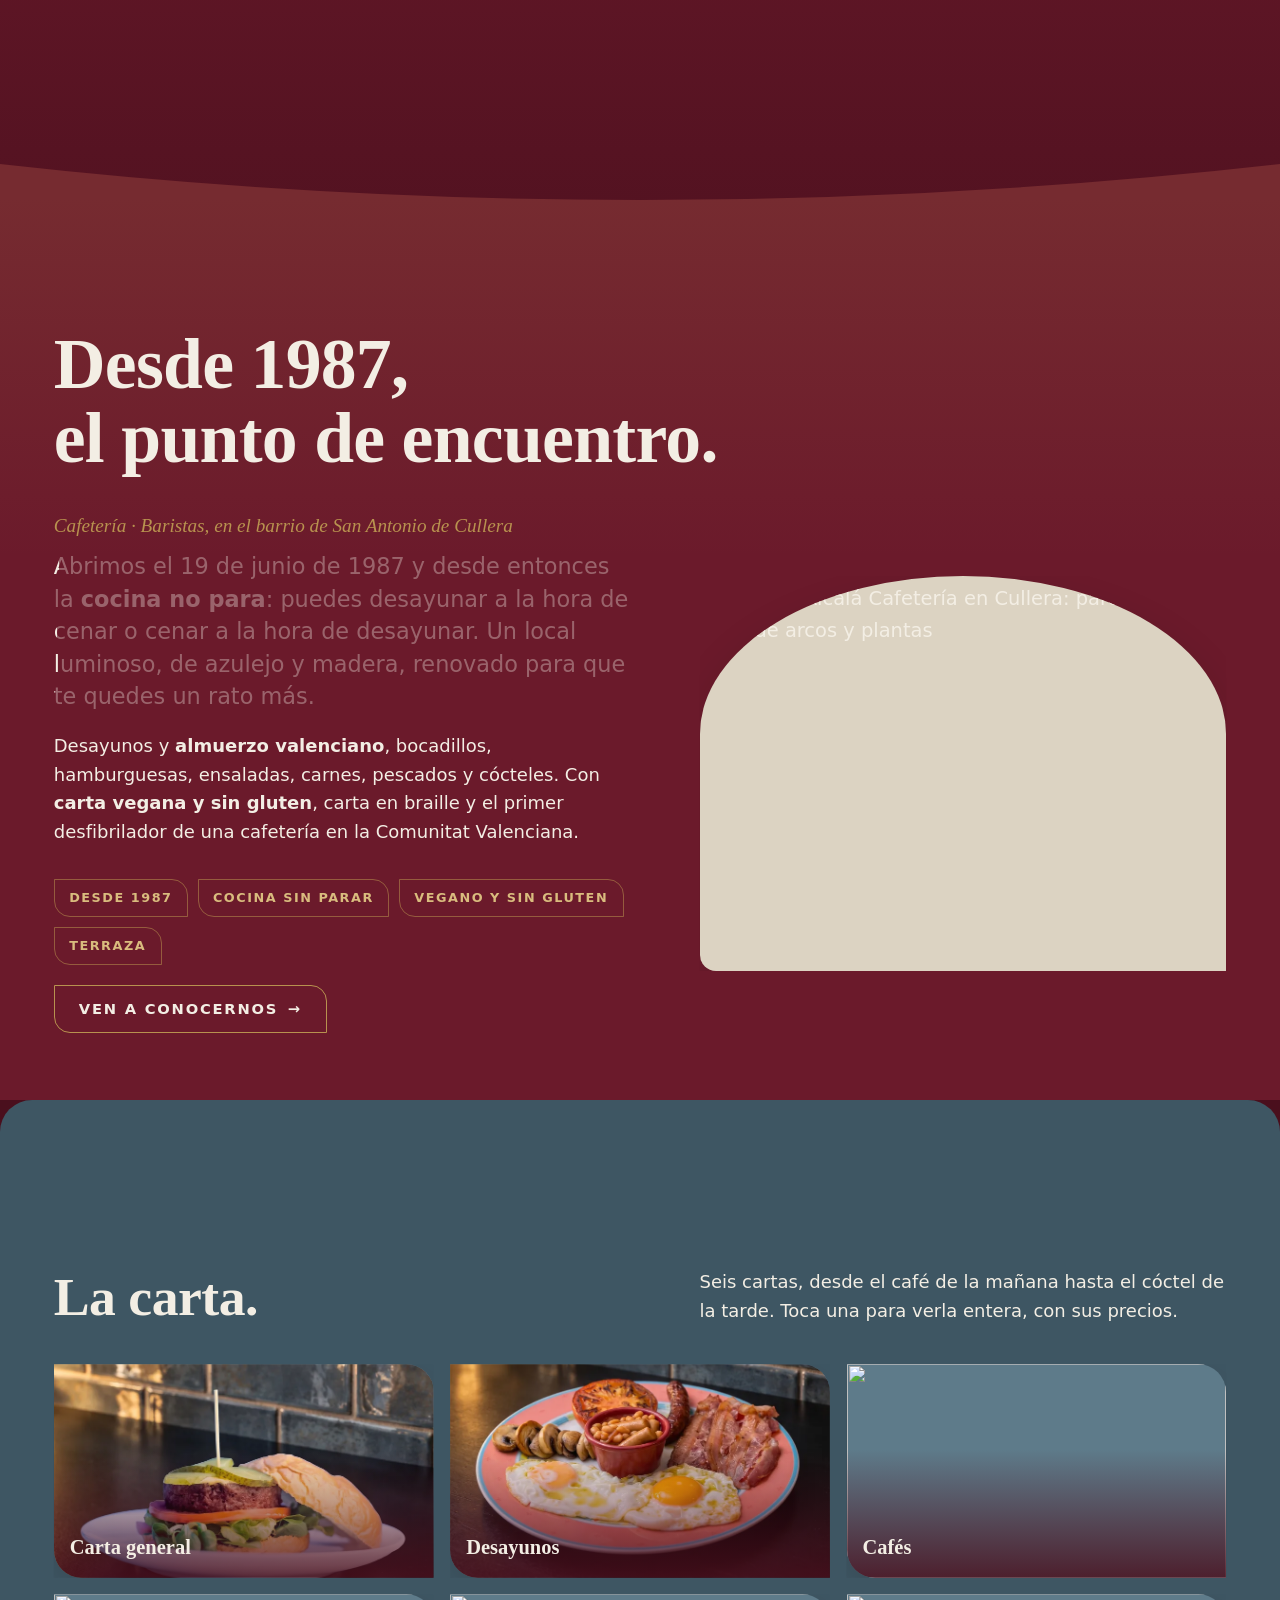
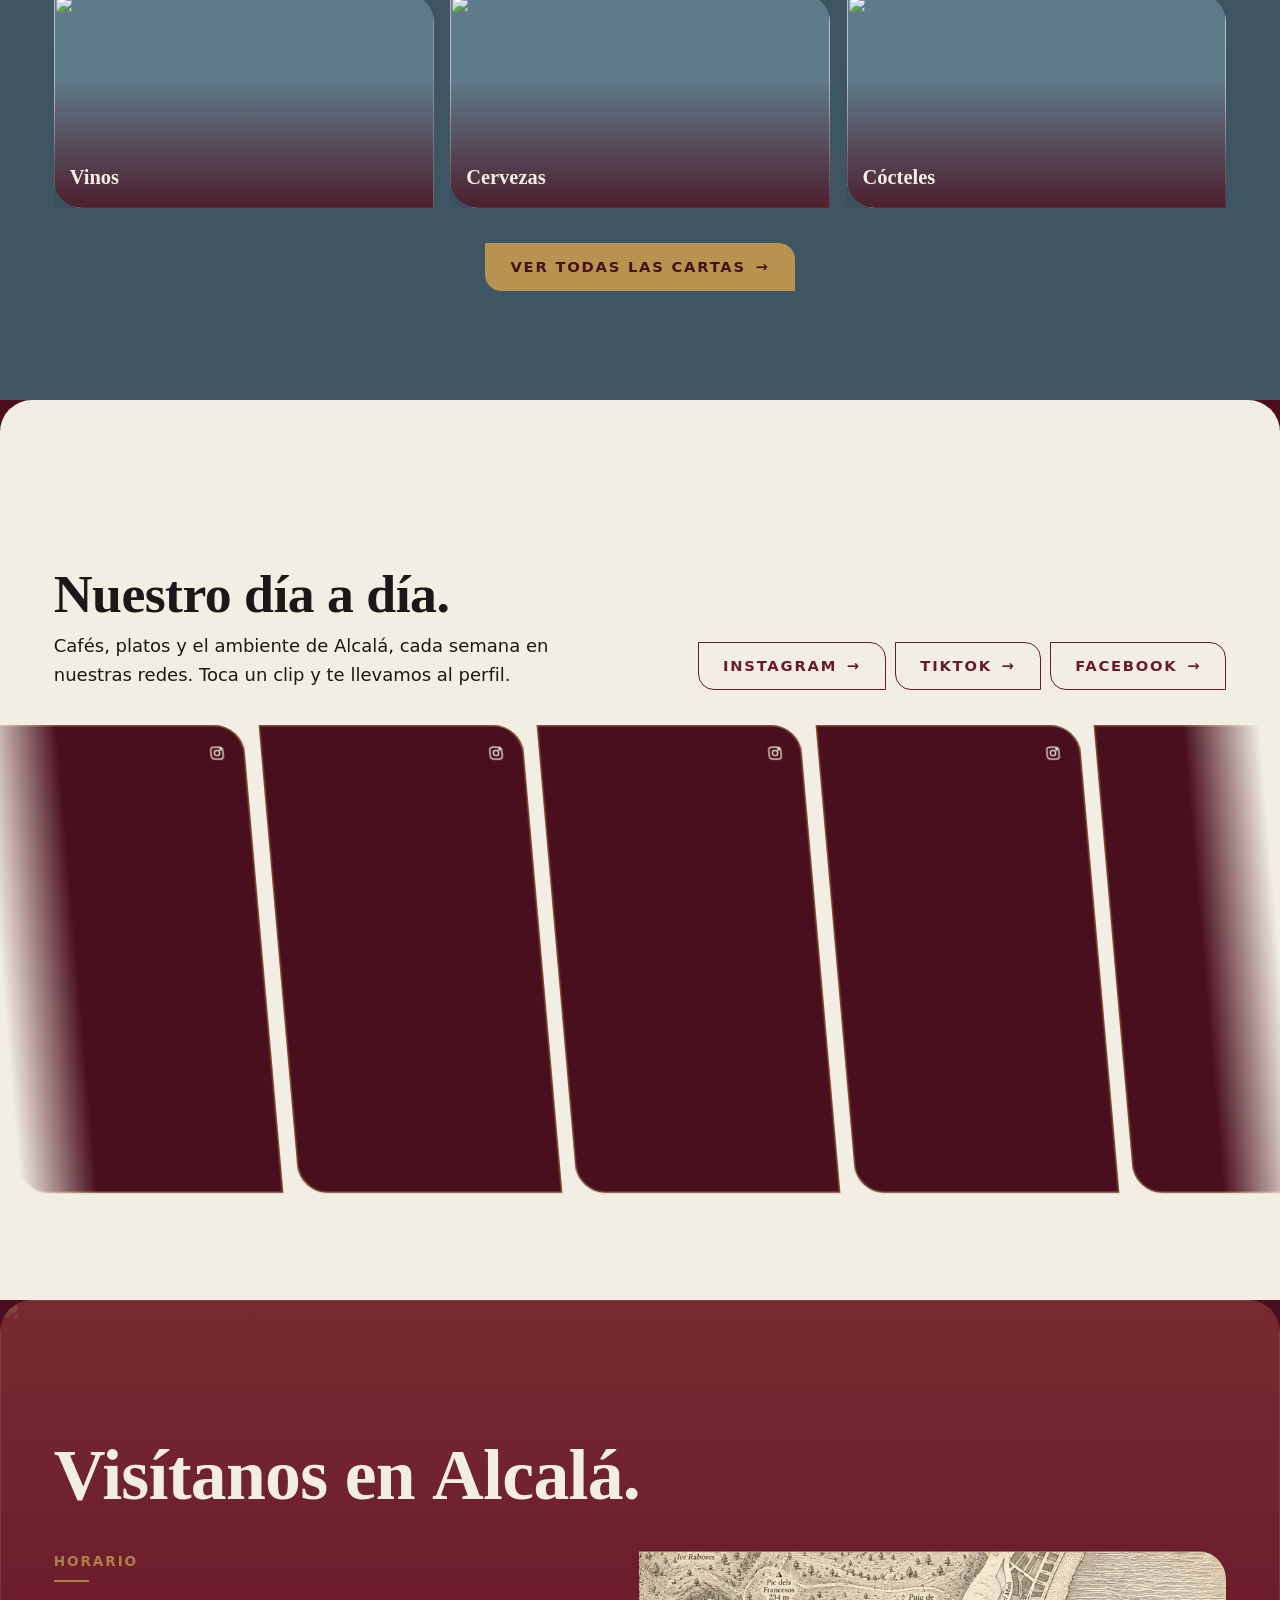
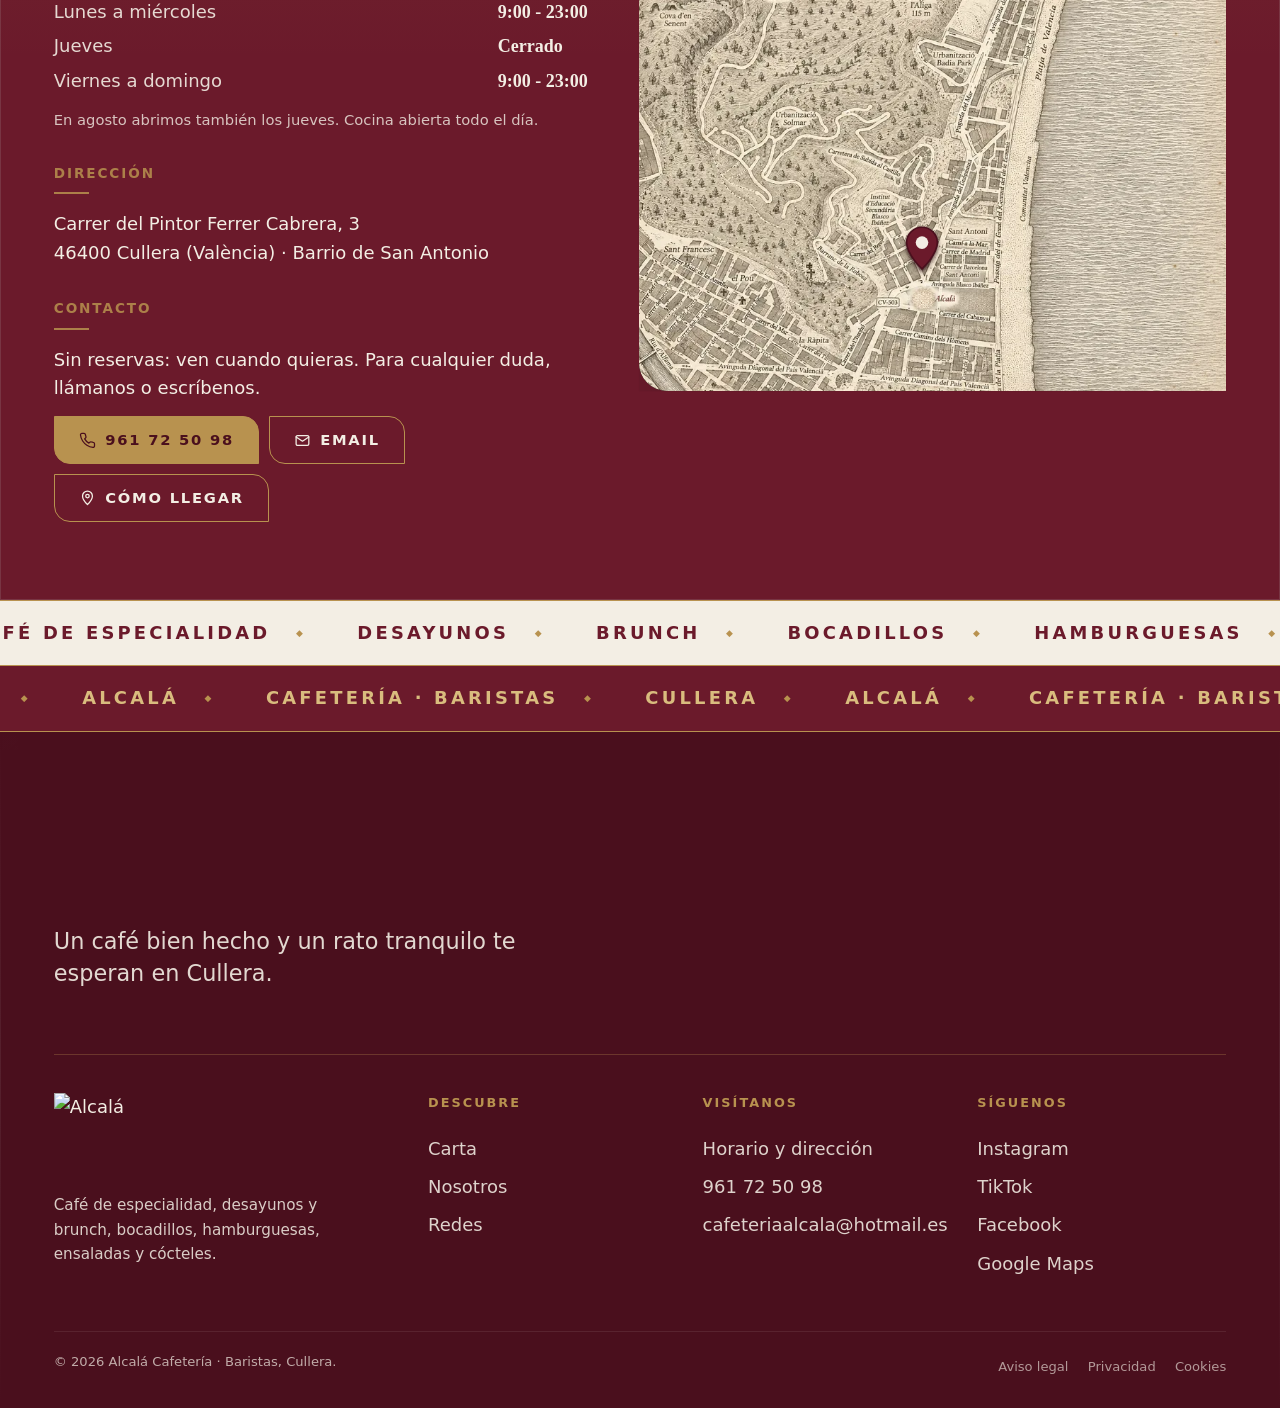
==== commit bf03a1f9: "Portada: la foto se elige por la hora, con la burdeos de noche Café con leche de 6 a 12, azulejos az" ====
--- a/site/index.html
+++ b/site/index.html
@@ -27,14 +27,14 @@
 <link rel="stylesheet" href="css/base.css?v=17">
 <link rel="stylesheet" href="css/portada.css?v=20">
 <link rel="preload" href="media/logo.svg" as="image">
-<script>/* Escena del día: la portada enseña UNA de las tres fotos del logo y va rotando. MODO 'dia' cambia de foto cada
-   día (a medianoche, hora del visitante); MODO 'franja' la elige por la hora: café con leche por la mañana, azulejos
-   burdeos a mediodía y por la tarde, azulejos azules por la noche. ?escena=1|2|3 fuerza una para revisarla.
+<script>/* Escena del momento: la portada enseña UNA de las tres fotos del logo. MODO 'franja' la elige por la hora del
+   visitante: café con leche por la mañana (6 a 12), azulejos azules a mediodía y por la tarde (12 a 20) y azulejos
+   burdeos por la noche (20 a 6). MODO 'dia' cambia de foto cada día, a medianoche. ?escena=1|2|3 fuerza una para revisarla.
    Deja el número en <html data-escena> (el CSS enseña sólo esa capa) y precarga su foto para que no tarde. */
-(function(){ var MODO = 'dia', N = 3, h = document.documentElement, d = new Date(), n;
+(function(){ var MODO = 'franja', N = 3, h = document.documentElement, d = new Date(), n;
   var q = /[?&]escena=([1-3])(?:&|$)/.exec(location.search);
   if(q) n = +q[1];
-  else if(MODO === 'franja'){ var hh = d.getHours(); n = hh >= 6 && hh < 12 ? 2 : hh >= 12 && hh < 20 ? 1 : 3; }
+  else if(MODO === 'franja'){ var hh = d.getHours(); n = hh >= 6 && hh < 12 ? 2 : hh >= 12 && hh < 20 ? 3 : 1; }
   else n = Math.floor((d.getTime() - d.getTimezoneOffset() * 60000) / 86400000) % N + 1;
   h.setAttribute('data-escena', n);
   [['(orientation: portrait)', 'v-800.webp 800w, media/escenas/escena-' + n + '-v-1280.webp 1280w', 'v-800'], ['(orientation: landscape)', 'h-1280.webp 1280w, media/escenas/escena-' + n + '-h-2048.webp 2048w', 'h-1280']].forEach(function(m){
